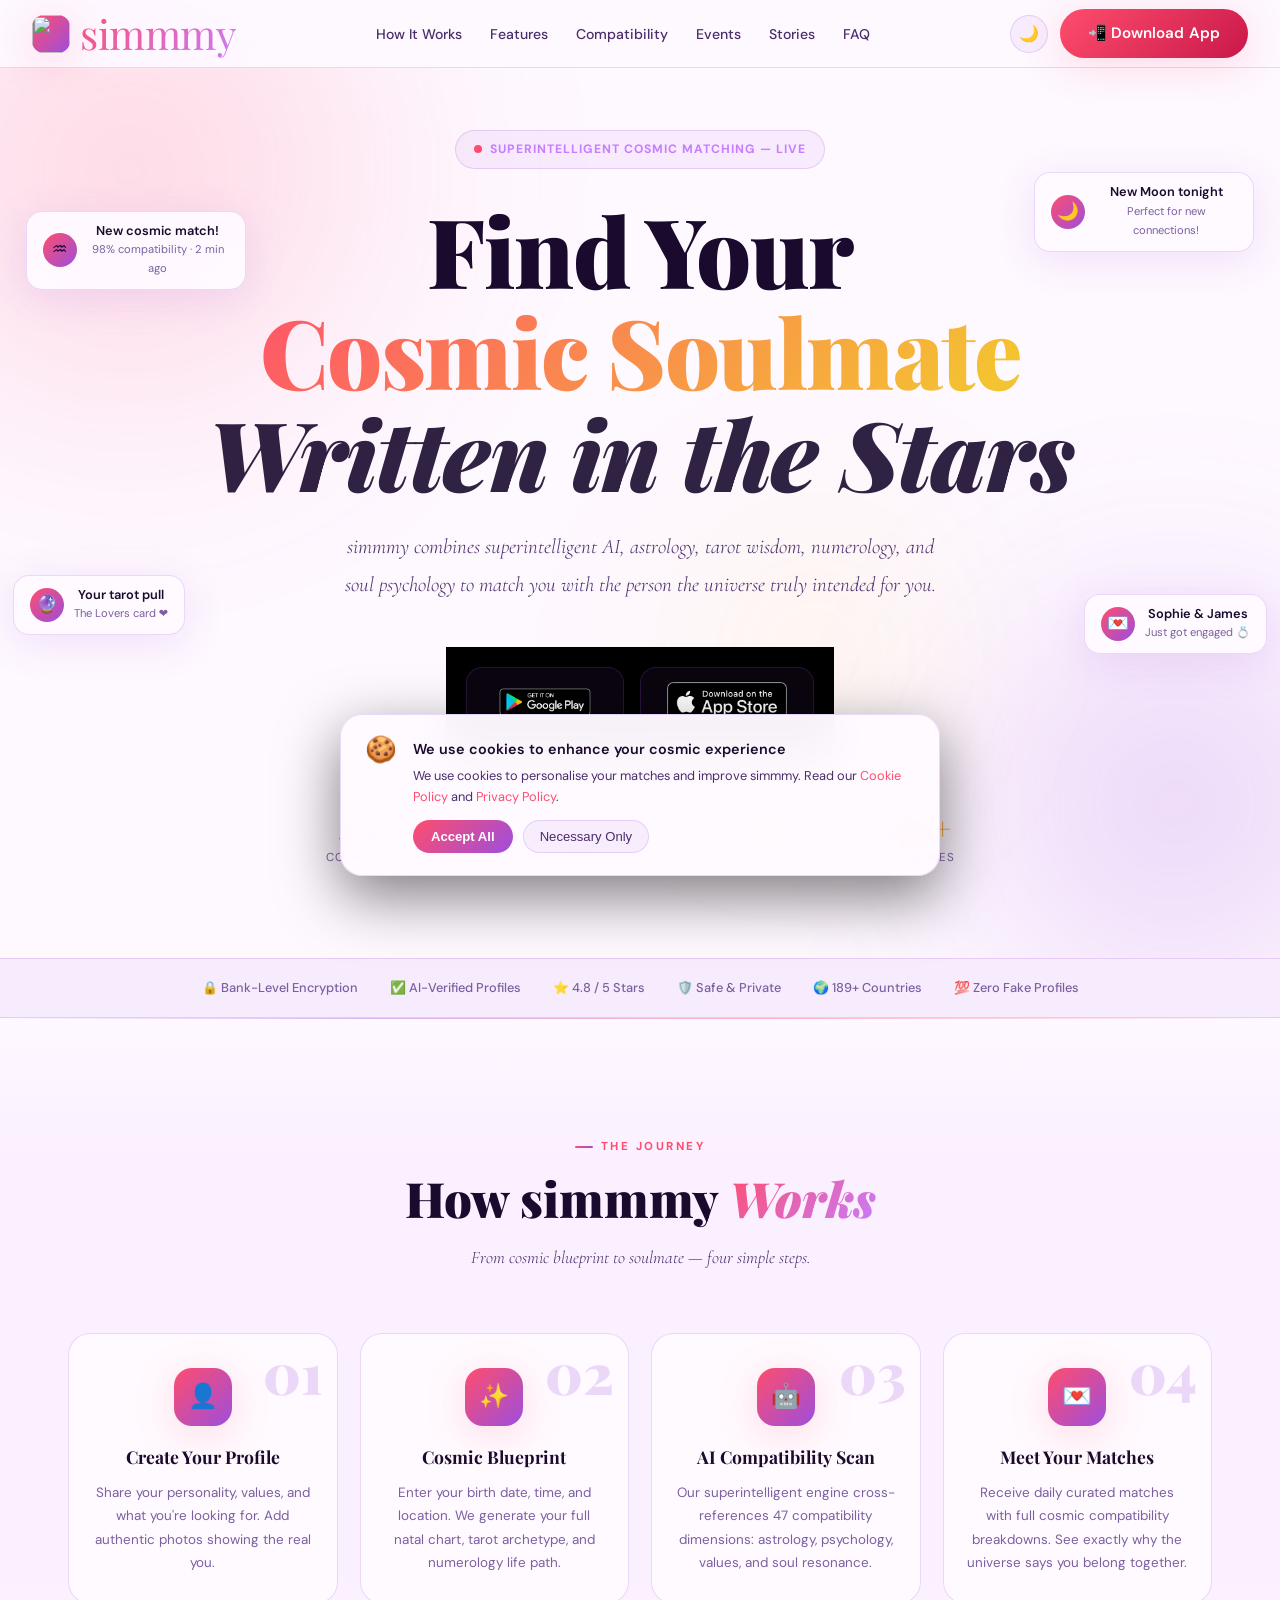
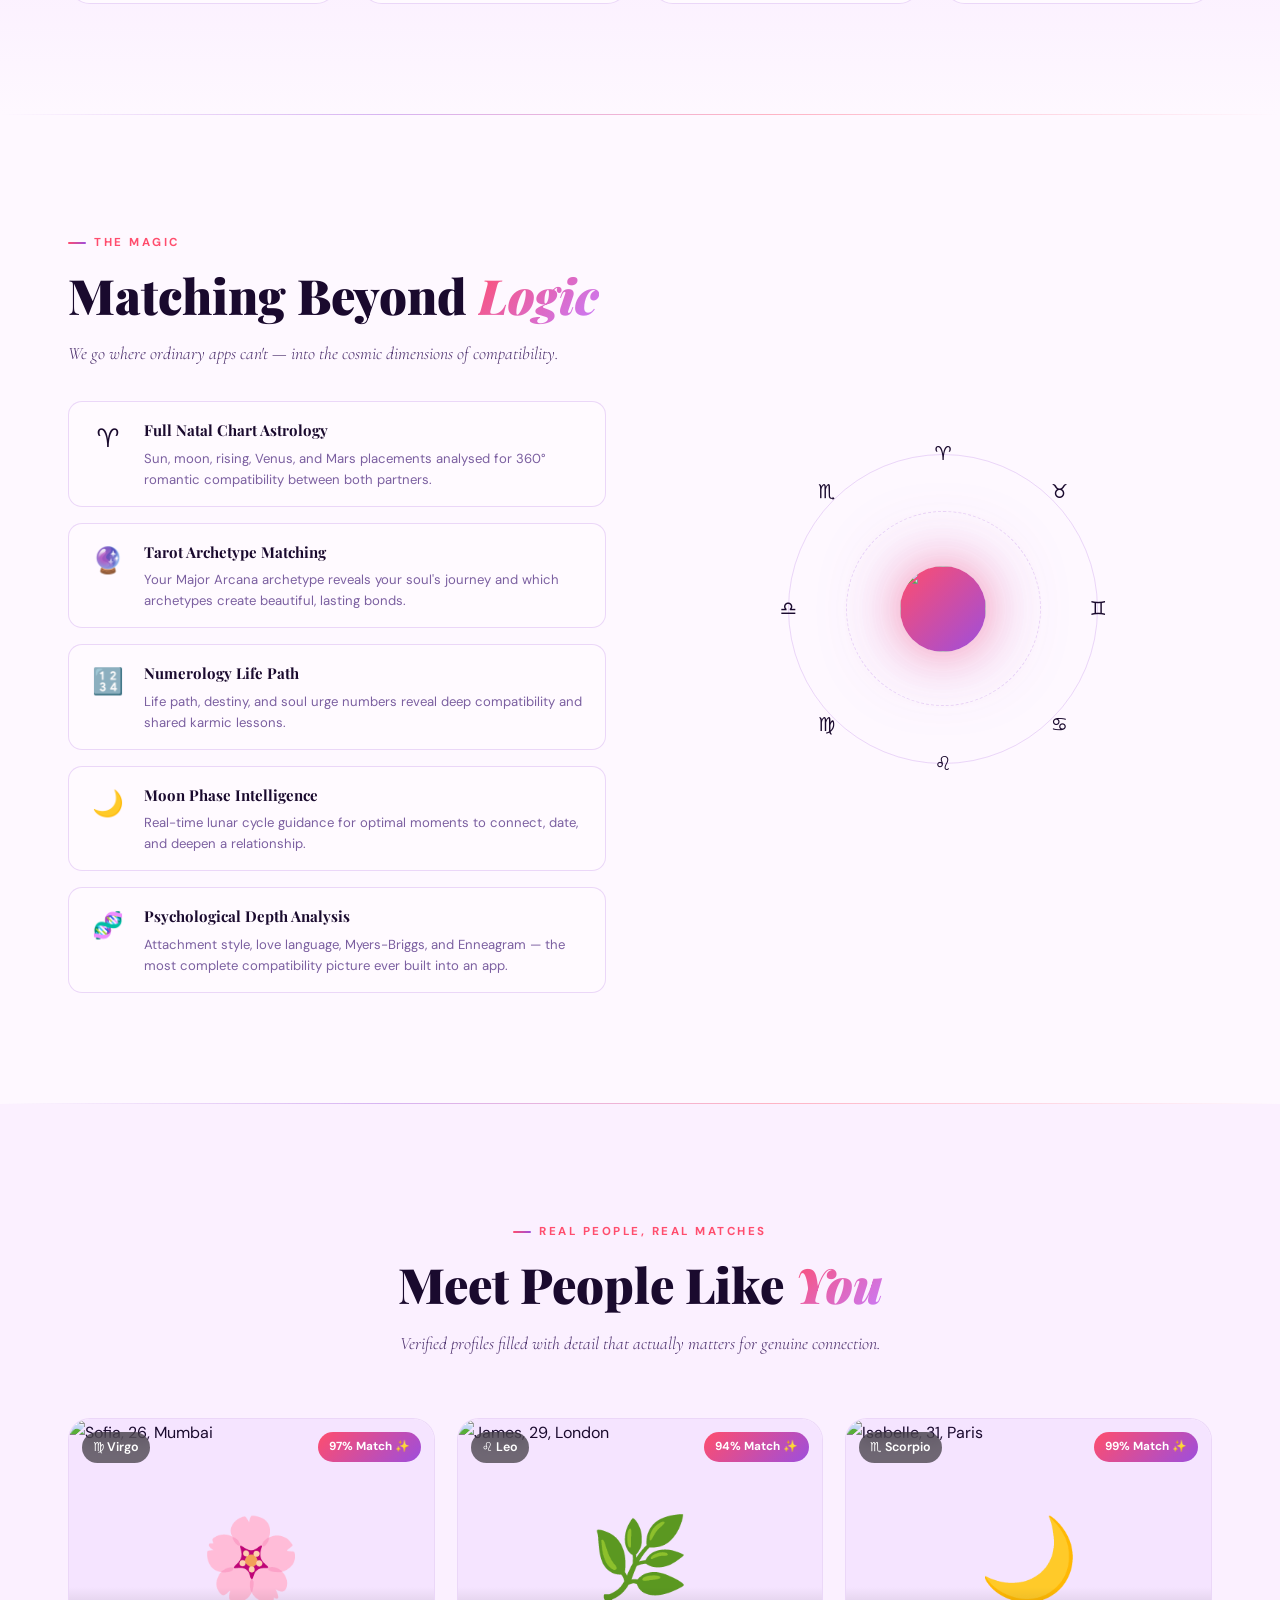
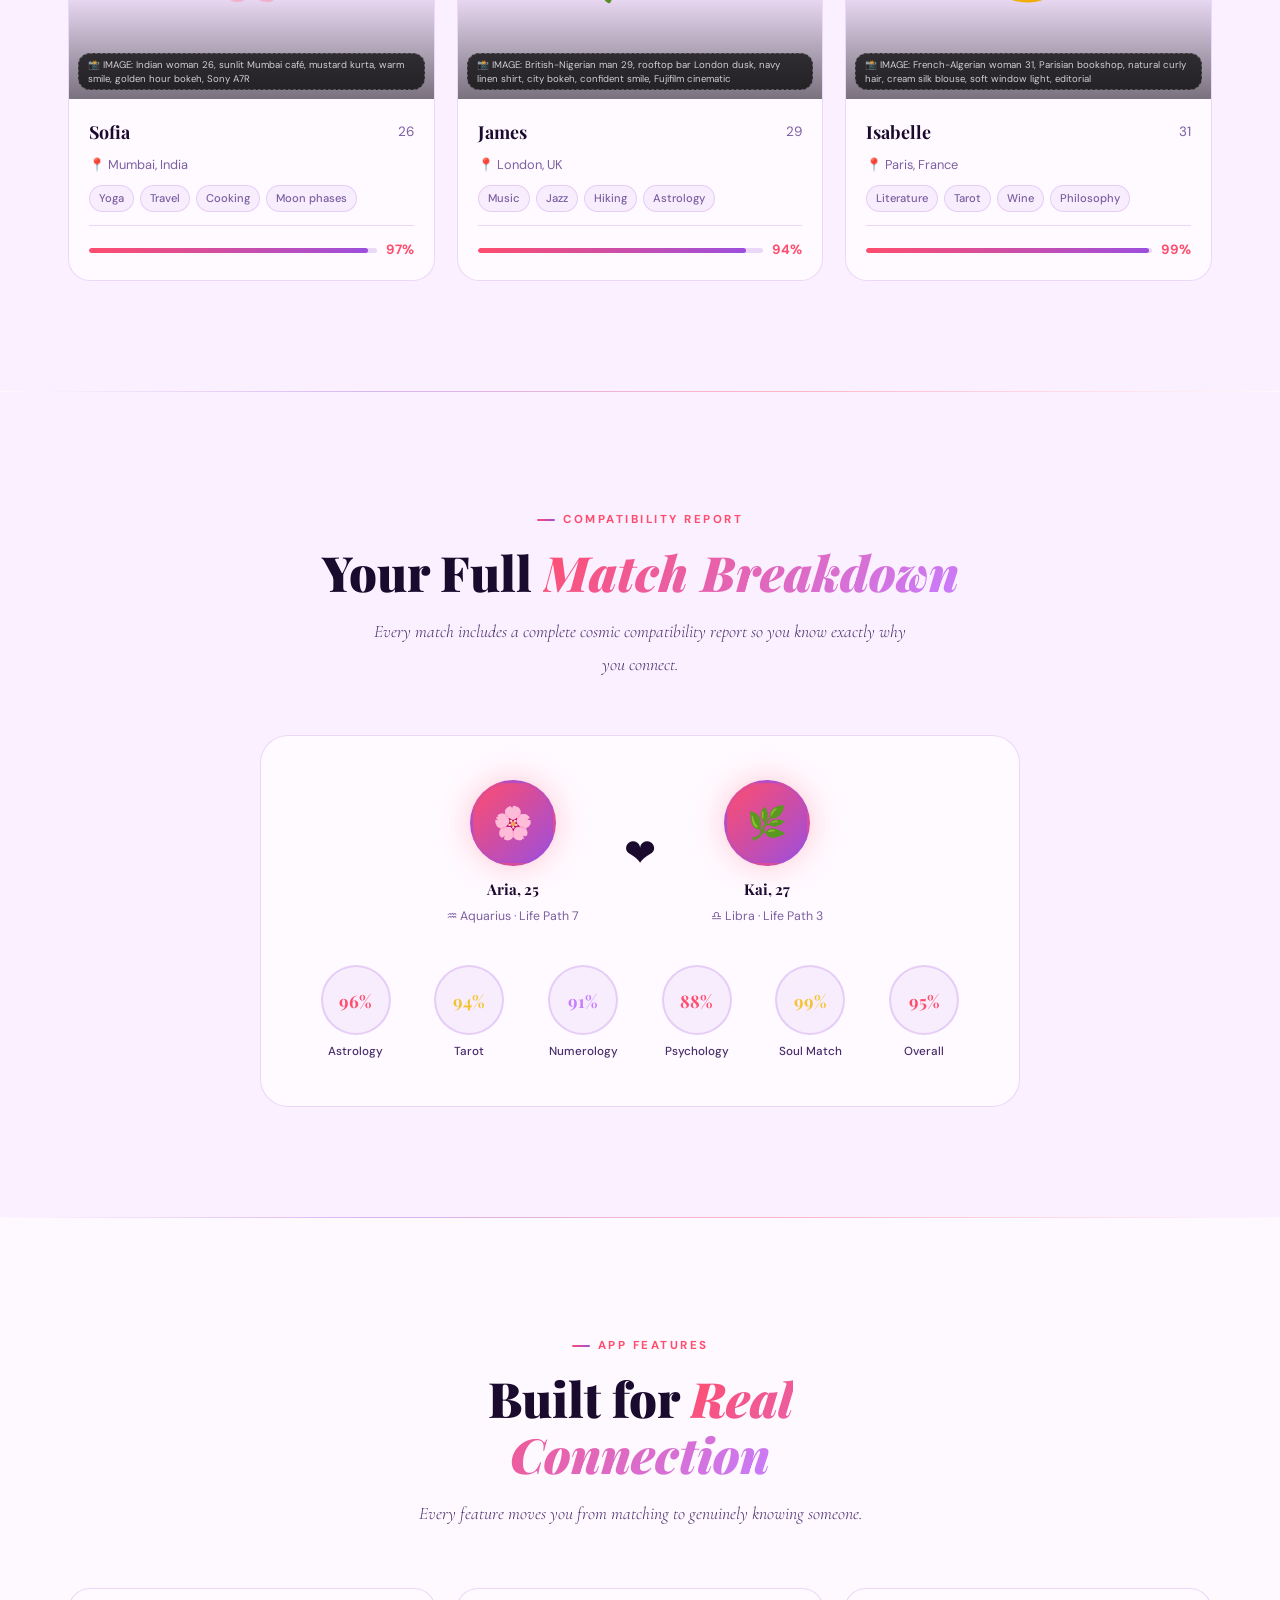
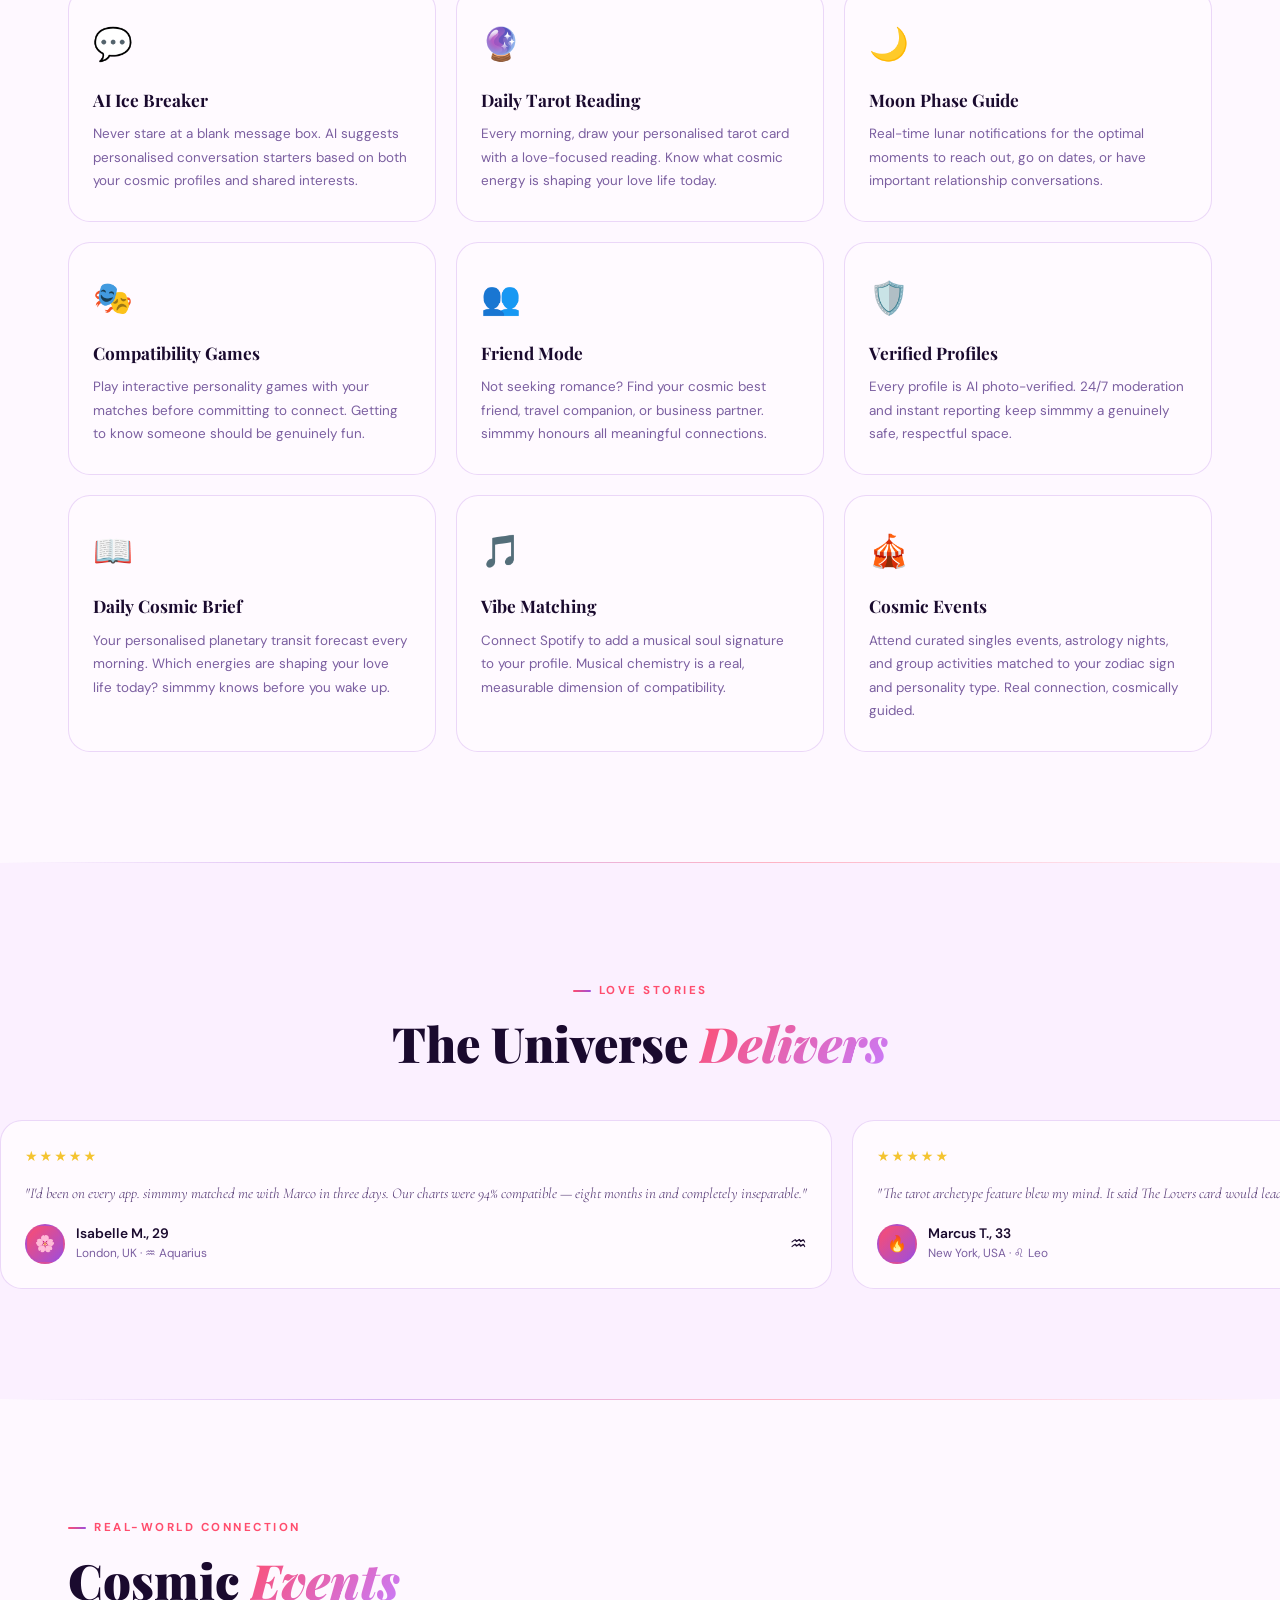
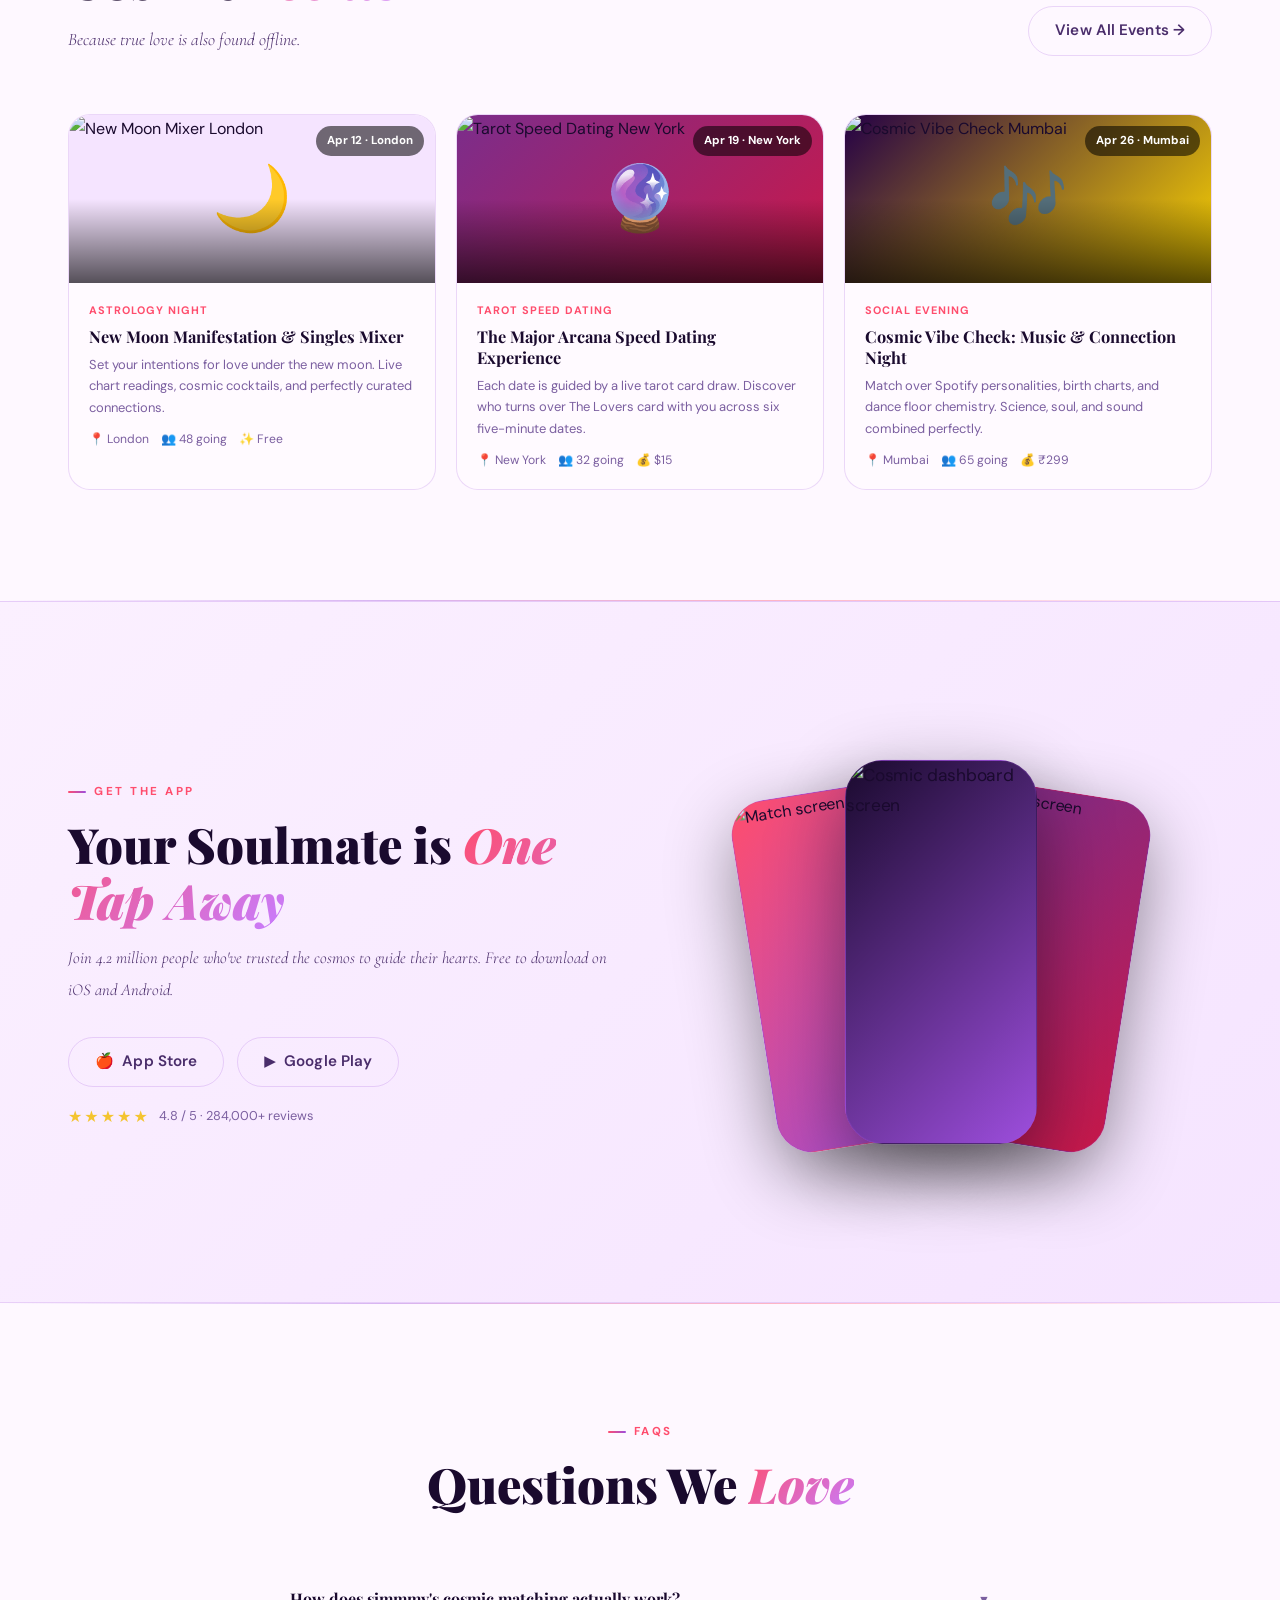
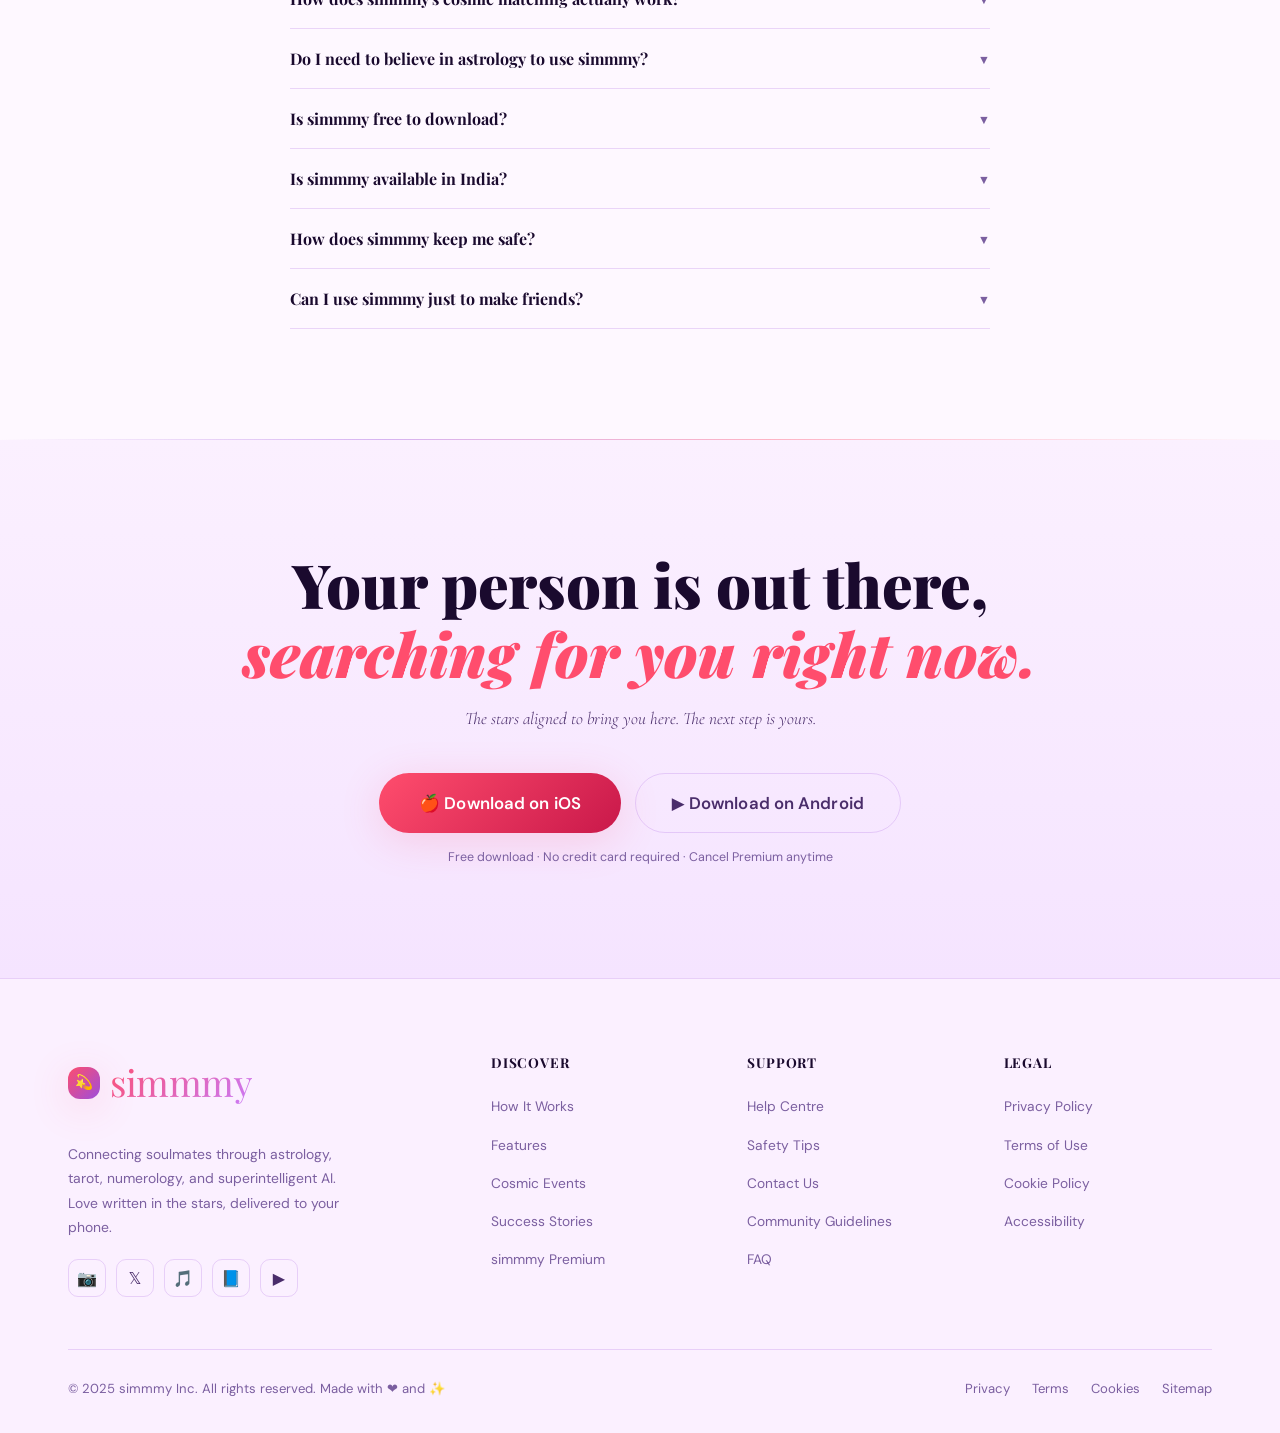
==== Website/index.html @ 4262eadf "Om" ====
<!DOCTYPE html>
<html lang="en" data-theme="dark">
<head>
    <meta charset="UTF-8">
    <meta name="viewport" content="width=device-width, initial-scale=1.0">
    <title>Simmmy – Find Your Cosmic Soulmate | AI + Astrology Dating App</title>
    <meta name="description" content="simmmy uses superintelligence, astrology, tarot, and numerology to match your perfect soulmate. Download free on iOS & Android. 4.2M+ cosmic matches made.">
    <meta name="keywords" content="dating app, astrology dating, soulmate app, tarot love match, AI dating app, cosmic compatibility, find love app, best dating app 2025, friendship app">
    <meta name="robots" content="index, follow, max-snippet:-1, max-image-preview:large">
    <meta name="author" content="simmmy Inc.">
    <link rel="canonical" href="https://www.simmmy.com/">
    <meta property="og:type" content="website">
    <meta property="og:site_name" content="simmmy">
    <meta property="og:title" content="simmmy – Cosmic Soulmate Matching App">
    <meta property="og:description" content="Superintelligent matchmaking powered by astrology, tarot and cosmic energy. Free on iOS & Android.">
    <meta property="og:url" content="https://www.simmmy.com/">
    <meta property="og:image" content="https://www.simmmy.com/assets/og-home.jpg">
    <meta name="twitter:card" content="summary_large_image">
    <meta name="twitter:site" content="@simmmyApp">
    <meta name="twitter:title" content="simmmy – AI + Astrology Dating App">
    <meta name="twitter:description" content="Find your cosmic soulmate. Free on iOS & Android.">
    <script type="application/ld+json">{"@context":"https://schema.org","@type":"MobileApplication","name":"simmmy","applicationCategory":"LifestyleApplication","operatingSystem":"iOS, Android","description":"Superintelligent dating app matching people through astrology, tarot, numerology, and AI.","offers":{"@type":"Offer","price":"0","priceCurrency":"USD"},"aggregateRating":{"@type":"AggregateRating","ratingValue":"4.8","reviewCount":"284000"},"url":"https://www.simmmy.com"}</script>
    <script type="application/ld+json">{"@context":"https://schema.org","@type":"FAQPage","mainEntity":[{"@type":"Question","name":"How does simmmy work?","acceptedAnswer":{"@type":"Answer","text":"simmmy analyses 47 compatibility dimensions including natal charts, tarot archetypes, numerology, and psychology to match you with your cosmic soulmate."}},{"@type":"Question","name":"Is simmmy free?","acceptedAnswer":{"@type":"Answer","text":"Yes, simmmy is free to download on iOS and Android. Premium features are available via subscription."}},{"@type":"Question","name":"Is simmmy available in India?","acceptedAnswer":{"@type":"Answer","text":"Yes, simmmy is available in 189+ countries including India on both Google Play and App Store."}}]}</script>
    <link rel="preconnect" href="https://fonts.googleapis.com">
    <link rel="preconnect" href="https://fonts.gstatic.com" crossorigin>
    <link href="https://fonts.googleapis.com/css2?family=Playfair+Display:ital,wght@0,400;0,700;0,900;1,400;1,700&family=DM+Sans:ital,opsz,wght@0,9..40,300;0,9..40,400;0,9..40,500;0,9..40,600;0,9..40,700&family=Cormorant+Garamond:ital,wght@0,300;0,400;1,300;1,400&display=swap" rel="stylesheet">
    <link rel="icon" type="image/svg+xml" href="data:image/svg+xml,<svg xmlns='http://www.w3.org/2000/svg' viewBox='0 0 100 100'><text y='.9em' font-size='90'>💫</text></svg>">
    <link rel="sitemap" type="application/xml" href="sitemap.xml">
    <meta name="theme-color" content="#080510">
    <link rel="stylesheet" href="assets/shared.css">
    <style>
        :root {
            --gold-soft: #f4c430;
        }
        
        .hero-cta {
            display: flex;
            gap: 12px;
            align-items: center;
            background-color: #000;
            padding: 20px;
        }

        .dl-pill img {
            display: block;
            height: 40px; /* Adjust height to match your layout */
            width: auto;
        }

        .hero {
            min-height: 100vh;
            display: flex;
            flex-direction: column;
            align-items: center;
            justify-content: center;
            text-align: center;
            padding: 130px 28px 90px;
            position: relative;
            z-index: 1;
            overflow: hidden;
        }

        .orb {
            position: absolute;
            border-radius: 50%;
            pointer-events: none;
            filter: blur(90px);
            will-change: transform;
        }

        .orb-1 {
            width: 700px;
            height: 700px;
            background: radial-gradient(circle,rgba(255,77,109,.22),transparent 70%);
            top: -180px;
            left: -220px;
            animation: orbf 9s ease-in-out infinite;
        }

        .orb-2 {
            width: 550px;
            height: 550px;
            background: radial-gradient(circle,rgba(157,78,221,.26),transparent 70%);
            bottom: -120px;
            right: -170px;
            animation: orbf 11s ease-in-out infinite reverse;
        }

        .orb-3 {
            width: 350px;
            height: 350px;
            background: radial-gradient(circle,rgba(255,215,0,.12),transparent 70%);
            top: 50%;
            left: 50%;
            animation: orbf3 7s ease-in-out infinite 1.5s;
        }

        @keyframes orbf {
            0%,100% {
                transform: translateY(0) scale(1);
            }

            50% {
                transform: translateY(-35px) scale(1.04);
            }
        }

        @keyframes orbf3 {
            0%,100% {
                transform: translate(-50%,-50%) scale(1);
            }

            50% {
                transform: translate(-50%,-55%) scale(1.06);
            }
        }

        .hero-badge {
            display: inline-flex;
            align-items: center;
            gap: 8px;
            background: var(--surface-2);
            border: 1px solid var(--border);
            padding: 8px 18px;
            border-radius: 50px;
            font-size: .76rem;
            font-weight: 700;
            letter-spacing: 1px;
            text-transform: uppercase;
            color: var(--violet-light);
            margin-bottom: 30px;
            animation: fadeInDown .7s ease both;
        }

        .pulse-dot {
            width: 8px;
            height: 8px;
            background: var(--rose);
            border-radius: 50%;
            animation: pdot 1.6s ease infinite;
        }

        @keyframes pdot {
            0%,100% {
                box-shadow: 0 0 0 0 rgba(255,77,109,.6);
            }

            50% {
                box-shadow: 0 0 0 8px rgba(255,77,109,0);
            }
        }

        @keyframes fadeInDown {
            from {
                opacity: 0;
                transform: translateY(-18px);
            }

            to {
                opacity: 1;
                transform: translateY(0);
            }
        }

        @keyframes fadeInUp {
            from {
                opacity: 0;
                transform: translateY(26px);
            }

            to {
                opacity: 1;
                transform: translateY(0);
            }
        }

        .hero-h1 {
            font-family: var(--font-display);
            font-size: clamp(3rem,7.5vw,6.8rem);
            font-weight: 900;
            line-height: 1.06;
            letter-spacing: -1.5px;
            margin-bottom: 24px;
            animation: fadeInUp .85s ease .15s both;
        }

            .hero-h1 .line-plain {
                display: block;
                color: var(--text);
            }

            .hero-h1 .line-grad {
                display: block;
                background: linear-gradient(135deg,var(--rose) 0%,var(--gold-soft) 45%,var(--violet-light) 90%);
                background-size: 200% 200%;
                -webkit-background-clip: text;
                -webkit-text-fill-color: transparent;
                background-clip: text;
                animation: gshift 5s ease infinite;
            }

        @keyframes gshift {
            0%,100% {
                background-position: 0% 50%;
            }

            50% {
                background-position: 100% 50%;
            }
        }

        .hero-h1 .line-italic {
            display: block;
            font-style: italic;
            color: var(--text);
            opacity: .9;
        }

        .hero-sub {
            font-family: var(--font-accent);
            font-style: italic;
            font-size: clamp(1rem,2vw,1.3rem);
            color: var(--text-2);
            max-width: 620px;
            margin: 0 auto 42px;
            line-height: 1.85;
            font-weight: 300;
            animation: fadeInUp .85s ease .3s both;
        }

        .hero-cta {
            display: flex;
            align-items: center;
            justify-content: center;
            gap: 16px;
            flex-wrap: wrap;
            margin-bottom: 56px;
            animation: fadeInUp .85s ease .45s both;
        }
.nav-logo-text {
        font-size: 2.55rem;
    font-weight: 200;
   }
        .dl-pill {
            display: inline-flex;
            align-items: center;
            gap: 11px;
            padding: 14px 26px;
            border-radius: 16px;
            border: 1.5px solid var(--border);
            background: var(--surface-2);
            color: var(--text);
            text-decoration: none;
            transition: var(--transition);
        }

            .dl-pill:hover {
                border-color: var(--rose);
                background: rgba(255,77,109,.1);
                transform: translateY(-3px);
                box-shadow: var(--shadow-rose);
            }

        .dl-pill-icon {
            font-size: 1.8rem;
            line-height: 1;
        }

        .dl-pill-small {
            font-size: .68rem;
            color: var(--text-3);
            display: block;
        }

        .dl-pill-big {
            font-size: .98rem;
            font-weight: 700;
            display: block;
        }

        .hero-stats {
            display: flex;
            align-items: center;
            justify-content: center;
            flex-wrap: wrap;
            animation: fadeInUp .85s ease .6s both;
        }

        .stat-pill {
            text-align: center;
            padding: 0 32px;
            position: relative;
        }

            .stat-pill + .stat-pill::before {
                content: '';
                position: absolute;
                left: 0;
                top: 10%;
                bottom: 10%;
                width: 1px;
                background: var(--border);
            }

        .stat-n {
            font-family: var(--font-display);
            font-size: 1.9rem;
            font-weight: 900;
            background: linear-gradient(135deg,var(--rose),var(--gold-soft));
            -webkit-background-clip: text;
            -webkit-text-fill-color: transparent;
            background-clip: text;
            display: block;
            line-height: 1;
        }

        .stat-l {
            font-size: .72rem;
            color: var(--text-3);
            text-transform: uppercase;
            letter-spacing: 1px;
            margin-top: 5px;
            display: block;
        }

        .floating-cards {
            position: absolute;
            inset: 0;
            pointer-events: none;
        }

        .fc {
            position: absolute;
            background: var(--card-bg);
            border: 1px solid var(--border);
            border-radius: 16px;
            padding: 11px 16px;
            display: flex;
            align-items: center;
            gap: 10px;
            backdrop-filter: blur(14px);
            box-shadow: var(--shadow-violet);
            animation: fcfloat var(--fd,6s) ease-in-out infinite var(--fdl,0s);
            max-width: 220px;
        }

        @keyframes fcfloat {
            0%,100% {
                transform: translateY(0) rotate(var(--fr,-2deg));
            }

            50% {
                transform: translateY(-12px) rotate(calc(var(--fr,-2deg)*-1));
            }
        }

        .fc-1 {
            top: 22%;
            left: 2%;
            --fd: 7s;
            --fdl: 0s;
            --fr: -3deg;
        }

        .fc-2 {
            top: 60%;
            left: 1%;
            --fd: 5.5s;
            --fdl: .8s;
            --fr: 2deg;
        }

        .fc-3 {
            top: 18%;
            right: 2%;
            --fd: 6.5s;
            --fdl: .4s;
            --fr: 3deg;
        }

        .fc-4 {
            top: 62%;
            right: 1%;
            --fd: 8s;
            --fdl: 1.2s;
            --fr: -2deg;
        }

        .fc-ava {
            width: 34px;
            height: 34px;
            border-radius: 50%;
            background: linear-gradient(135deg,var(--rose),var(--violet-mid));
            display: flex;
            align-items: center;
            justify-content: center;
            font-size: 1.1rem;
            flex-shrink: 0;
        }

        .fc-main {
            font-size: .8rem;
            font-weight: 600;
            color: var(--text);
            line-height: 1.2;
        }

        .fc-sub {
            font-size: .7rem;
            color: var(--text-3);
            margin-top: 2px;
        }

        .trust-bar {
            background: var(--surface-2);
            border-top: 1px solid var(--border);
            border-bottom: 1px solid var(--border);
            padding: 18px 0;
        }

        .trust-inner {
            display: flex;
            align-items: center;
            justify-content: center;
            gap: 32px;
            flex-wrap: wrap;
        }

        .trust-item {
            display: flex;
            align-items: center;
            gap: 7px;
            font-size: .8rem;
            color: var(--text-3);
            font-weight: 500;
        }

        .hiw-bg {
            background: linear-gradient(180deg,transparent,var(--bg-2) 20%,var(--bg-2) 80%,transparent);
        }

        .steps-grid {
            display: grid;
            grid-template-columns: repeat(4,1fr);
            gap: 22px;
            margin-top: 58px;
        }

        .step-card {
            background: var(--card-bg);
            border: 1px solid var(--border);
            border-radius: var(--radius);
            padding: 34px 22px 28px;
            text-align: center;
            position: relative;
            overflow: hidden;
            transition: var(--transition);
            backdrop-filter: blur(12px);
        }

            .step-card:hover {
                transform: translateY(-6px);
                border-color: rgba(255,77,109,.3);
            }

        .step-num {
            position: absolute;
            top: 10px;
            right: 14px;
            font-family: var(--font-display);
            font-size: 3.5rem;
            font-weight: 900;
            color: var(--border);
            line-height: 1;
        }

        .step-icon {
            width: 58px;
            height: 58px;
            border-radius: 18px;
            background: linear-gradient(135deg,var(--rose),var(--violet-mid));
            display: flex;
            align-items: center;
            justify-content: center;
            font-size: 1.5rem;
            margin: 0 auto 16px;
            box-shadow: var(--shadow-rose);
        }

        .step-card h3 {
            font-family: var(--font-display);
            font-size: 1.1rem;
            font-weight: 700;
            color: var(--text);
            margin-bottom: 9px;
        }

        .step-card p {
            font-size: .84rem;
            color: var(--text-3);
            line-height: 1.75;
        }

        .cosmic-grid {
            display: grid;
            grid-template-columns: 1fr 1fr;
            gap: 68px;
            align-items: center;
        }

        .cosmic-features {
            display: flex;
            flex-direction: column;
            gap: 16px;
            margin-top: 30px;
        }

        .cf-row {
            display: flex;
            gap: 15px;
            align-items: flex-start;
            padding: 16px 18px;
            background: var(--card-bg);
            border: 1px solid var(--border);
            border-radius: var(--radius-sm);
            transition: var(--transition);
            backdrop-filter: blur(10px);
        }

            .cf-row:hover {
                border-color: var(--border-hover);
                transform: translateX(5px);
            }

        .cf-icon {
            font-size: 1.6rem;
            flex-shrink: 0;
            width: 42px;
            height: 42px;
            display: flex;
            align-items: center;
            justify-content: center;
        }

        .cf-title {
            font-family: var(--font-display);
            font-size: .94rem;
            font-weight: 700;
            color: var(--text);
            margin-bottom: 4px;
        }

        .cf-desc {
            font-size: .82rem;
            color: var(--text-3);
            line-height: 1.6;
        }

        .zodiac-visual {
            position: relative;
            height: 460px;
            display: flex;
            align-items: center;
            justify-content: center;
        }

        .z-ring {
            border-radius: 50%;
            position: absolute;
            display: flex;
            align-items: center;
            justify-content: center;
            border: 1.5px solid var(--border);
        }

        .z-outer {
            width: 310px;
            height: 310px;
            animation: zspin 50s linear infinite;
        }

        .z-mid {
            width: 195px;
            height: 195px;
            border-style: dashed;
            animation: zspin 35s linear infinite reverse;
        }

        @keyframes zspin {
            from {
                transform: rotate(0);
            }

            to {
                transform: rotate(360deg);
            }
        }

        .z-core {
            width: 86px;
            height: 86px;
            border-radius: 50%;
            background: linear-gradient(135deg,var(--rose),var(--violet-mid));
            display: flex;
            align-items: center;
            justify-content: center;
            font-size: 2rem;
            box-shadow: 0 0 50px rgba(255,77,109,.55),0 0 90px rgba(157,78,221,.3);
            animation: cpulse 3s ease-in-out infinite;
            position: relative;
            z-index: 2;
        }

        @keyframes cpulse {
            0%,100% {
                box-shadow: 0 0 50px rgba(255,77,109,.5),0 0 90px rgba(157,78,221,.25);
            }

            50% {
                box-shadow: 0 0 80px rgba(255,77,109,.8),0 0 130px rgba(157,78,221,.5);
            }
        }

        .zsign {
            position: absolute;
            font-size: 1.2rem;
            width: 26px;
            height: 26px;
            display: flex;
            align-items: center;
            justify-content: center;
        }

        .profiles-section {
            background: var(--bg-2);
        }

        .profiles-grid {
            display: grid;
            grid-template-columns: repeat(3,1fr);
            gap: 22px;
            margin-top: 58px;
        }

        .profile-card {
            background: var(--card-bg);
            border: 1px solid var(--border);
            border-radius: var(--radius);
            overflow: hidden;
            transition: var(--transition);
            backdrop-filter: blur(12px);
            cursor: pointer;
        }

            .profile-card:hover {
                transform: translateY(-7px);
                box-shadow: var(--shadow-violet);
            }

        .profile-img-wrap {
            position: relative;
            height: 280px;
            overflow: hidden;
            background: var(--bg-3);
        }

        .profile-img-fallback {
            position: absolute;
            inset: 0;
            display: flex;
            align-items: center;
            justify-content: center;
            font-size: 5rem;
            z-index: 0;
        }

        .profile-img-wrap img {
            position: absolute;
            inset: 0;
            width: 100%;
            height: 100%;
            object-fit: cover;
            z-index: 1;
            transition: transform .5s;
        }

        .profile-card:hover .profile-img-wrap img {
            transform: scale(1.06);
        }

        .profile-overlay {
            position: absolute;
            inset: 0;
            background: linear-gradient(180deg,transparent 60%,rgba(0,0,0,.5) 100%);
            z-index: 2;
        }

        .match-badge {
            position: absolute;
            top: 13px;
            right: 13px;
            background: linear-gradient(135deg,var(--rose),var(--violet-mid));
            color: #fff;
            padding: 5px 11px;
            border-radius: 20px;
            font-size: .73rem;
            font-weight: 700;
            z-index: 3;
        }

        .sign-badge {
            position: absolute;
            top: 13px;
            left: 13px;
            background: rgba(0,0,0,.55);
            backdrop-filter: blur(8px);
            color: #fff;
            padding: 5px 11px;
            border-radius: 20px;
            font-size: .78rem;
            font-weight: 600;
            z-index: 3;
        }

        .img-prompt {
            position: absolute;
            bottom: 9px;
            left: 9px;
            right: 9px;
            background: rgba(0,0,0,.72);
            border: 1px dashed rgba(255,255,255,.25);
            color: rgba(255,255,255,.78);
            font-size: .6rem;
            padding: 4px 9px;
            border-radius: 12px;
            z-index: 4;
            line-height: 1.4;
        }

        .profile-body {
            padding: 18px 20px;
        }

        .profile-name-row {
            display: flex;
            align-items: center;
            justify-content: space-between;
            margin-bottom: 6px;
        }

        .profile-name {
            font-family: var(--font-display);
            font-size: 1.12rem;
            font-weight: 700;
            color: var(--text);
        }

        .profile-age {
            font-size: .84rem;
            color: var(--text-3);
        }

        .profile-loc {
            font-size: .8rem;
            color: var(--text-3);
            margin-bottom: 10px;
        }

        .profile-tags {
            display: flex;
            gap: 6px;
            flex-wrap: wrap;
        }

        .ptag {
            background: var(--surface-2);
            border: 1px solid var(--border);
            color: var(--text-3);
            font-size: .7rem;
            font-weight: 500;
            padding: 3px 9px;
            border-radius: 20px;
        }

        .compat-row {
            margin-top: 13px;
            padding-top: 13px;
            border-top: 1px solid var(--border);
            display: flex;
            align-items: center;
            gap: 9px;
        }

        .compat-bar {
            flex: 1;
            height: 5px;
            background: var(--border);
            border-radius: 3px;
            overflow: hidden;
        }

        .compat-fill {
            height: 100%;
            background: linear-gradient(90deg,var(--rose),var(--violet-mid));
            border-radius: 3px;
        }

        .compat-pct {
            font-size: .84rem;
            font-weight: 700;
            color: var(--rose);
        }

        .match-demo-bg {
            background: var(--bg-2);
        }

        .match-box {
            background: var(--card-bg);
            border: 1px solid var(--border);
            border-radius: 28px;
            padding: 44px;
            max-width: 760px;
            margin: 54px auto 0;
            backdrop-filter: blur(12px);
        }

        .match-profiles-row {
            display: flex;
            align-items: center;
            justify-content: center;
            gap: 26px;
            margin-bottom: 38px;
        }

        .m-profile {
            text-align: center;
            flex: 1;
            max-width: 170px;
        }

        .m-avatar {
            width: 86px;
            height: 86px;
            border-radius: 50%;
            overflow: hidden;
            margin: 0 auto 11px;
            border: 3px solid var(--border);
            background: linear-gradient(135deg,var(--rose),var(--violet-mid));
            display: flex;
            align-items: center;
            justify-content: center;
            font-size: 2rem;
            box-shadow: 0 0 30px rgba(255,77,109,.3);
        }

            .m-avatar img {
                width: 100%;
                height: 100%;
                object-fit: cover;
            }

        .m-name {
            font-family: var(--font-display);
            font-size: .93rem;
            font-weight: 700;
            color: var(--text);
        }

        .m-sign {
            font-size: .77rem;
            color: var(--text-3);
            margin-top: 4px;
        }

        .match-heart {
            font-size: 2.4rem;
            animation: hbeat 1.4s ease-in-out infinite;
        }

        @keyframes hbeat {
            0%,100% {
                transform: scale(1);
            }

            50% {
                transform: scale(1.25);
                filter: drop-shadow(0 0 12px rgba(255,77,109,.8));
            }
        }

        .match-scores {
            display: grid;
            grid-template-columns: repeat(6,1fr);
            gap: 12px;
        }

        .ms-item {
            text-align: center;
        }

        .ms-ring {
            width: 70px;
            height: 70px;
            border-radius: 50%;
            background: var(--surface-2);
            border: 2.5px solid var(--border);
            display: flex;
            flex-direction: column;
            align-items: center;
            justify-content: center;
            margin: 0 auto 7px;
        }

        .ms-num {
            font-family: var(--font-display);
            font-size: 1.08rem;
            font-weight: 700;
            color: var(--rose);
        }

        .ms-type {
            font-size: .73rem;
            color: var(--text-2);
            font-weight: 500;
        }

        .features-grid {
            display: grid;
            grid-template-columns: repeat(3,1fr);
            gap: 20px;
            margin-top: 58px;
        }

        .feat-card {
            background: var(--card-bg);
            border: 1px solid var(--border);
            border-radius: var(--radius);
            padding: 28px 24px;
            position: relative;
            overflow: hidden;
            transition: var(--transition);
            backdrop-filter: blur(12px);
        }

            .feat-card::after {
                content: '';
                position: absolute;
                bottom: 0;
                left: 0;
                right: 0;
                height: 3px;
                background: linear-gradient(90deg,var(--rose),var(--violet-mid));
                transform: scaleX(0);
                transform-origin: left;
                transition: transform .4s;
            }

            .feat-card:hover {
                transform: translateY(-5px);
                border-color: rgba(157,78,221,.35);
            }

                .feat-card:hover::after {
                    transform: scaleX(1);
                }

        .feat-emoji {
            font-size: 2rem;
            margin-bottom: 13px;
            display: block;
        }

        .feat-title {
            font-family: var(--font-display);
            font-size: 1.08rem;
            font-weight: 700;
            color: var(--text);
            margin-bottom: 8px;
        }

        .feat-desc {
            font-size: .84rem;
            color: var(--text-3);
            line-height: 1.75;
        }

        .testi-bg {
            background: var(--bg-2);
        }

        .testi-scroll {
            overflow: hidden;
        }

        .testi-track {
            display: flex;
            gap: 20px;
            animation: tscroll 35s linear infinite;
        }

        @keyframes tscroll {
            0% {
                transform: translateX(0);
            }

            100% {
                transform: translateX(-50%);
            }
        }

        .testi-scroll:hover .testi-track {
            animation-play-state: paused;
        }

        .testi-card {
            background: var(--card-bg);
            border: 1px solid var(--border);
            border-radius: var(--radius);
            padding: 24px;
            min-width: 315px;
            flex-shrink: 0;
            backdrop-filter: blur(12px);
        }

        .testi-stars {
            color: var(--gold-soft);
            font-size: .88rem;
            letter-spacing: 2px;
            margin-bottom: 11px;
        }

        .testi-quote {
            font-family: var(--font-accent);
            font-style: italic;
            font-size: .93rem;
            color: var(--text-2);
            line-height: 1.85;
            margin-bottom: 16px;
            font-weight: 300;
        }

        .testi-author {
            display: flex;
            align-items: center;
            gap: 11px;
        }

        .testi-ava {
            width: 40px;
            height: 40px;
            border-radius: 50%;
            overflow: hidden;
            background: linear-gradient(135deg,var(--rose),var(--violet-mid));
            display: flex;
            align-items: center;
            justify-content: center;
            font-size: 1rem;
            flex-shrink: 0;
            border: 2px solid var(--border);
        }

            .testi-ava img {
                width: 100%;
                height: 100%;
                object-fit: cover;
            }

        .testi-name {
            font-weight: 600;
            font-size: .86rem;
            color: var(--text);
            line-height: 1.2;
        }

        .testi-info {
            font-size: .74rem;
            color: var(--text-3);
            margin-top: 2px;
        }

        .testi-sign {
            margin-left: auto;
            font-size: 1.2rem;
        }

        .events-grid {
            display: grid;
            grid-template-columns: repeat(3,1fr);
            gap: 20px;
            margin-top: 58px;
        }

        .event-card {
            background: var(--card-bg);
            border: 1px solid var(--border);
            border-radius: var(--radius);
            overflow: hidden;
            transition: var(--transition);
            backdrop-filter: blur(12px);
        }

            .event-card:hover {
                transform: translateY(-5px);
                box-shadow: var(--shadow-violet);
            }

        .event-img {
            height: 168px;
            position: relative;
            overflow: hidden;
            background: var(--bg-3);
            display: flex;
            align-items: center;
            justify-content: center;
        }

            .event-img img {
                position: absolute;
                inset: 0;
                width: 100%;
                height: 100%;
                object-fit: cover;
                transition: transform .5s;
            }

        .event-card:hover .event-img img {
            transform: scale(1.07);
        }

        .event-img-ov {
            position: absolute;
            inset: 0;
            background: linear-gradient(180deg,transparent 50%,rgba(0,0,0,.65));
            z-index: 1;
        }

        .event-date-tag {
            position: absolute;
            top: 11px;
            right: 11px;
            background: rgba(0,0,0,.55);
            backdrop-filter: blur(8px);
            color: #fff;
            font-size: .72rem;
            font-weight: 700;
            padding: 5px 11px;
            border-radius: 20px;
            z-index: 2;
        }

        .event-emoji {
            font-size: 4rem;
            z-index: 0;
        }

        .event-body {
            padding: 18px 20px;
        }

        .event-type {
            font-size: .68rem;
            font-weight: 700;
            text-transform: uppercase;
            letter-spacing: 1px;
            color: var(--rose);
            margin-bottom: 6px;
        }

        .event-title {
            font-family: var(--font-display);
            font-size: 1.02rem;
            font-weight: 700;
            color: var(--text);
            margin-bottom: 7px;
            line-height: 1.3;
        }

        .event-desc {
            font-size: .81rem;
            color: var(--text-3);
            line-height: 1.65;
        }

        .event-meta {
            display: flex;
            gap: 12px;
            margin-top: 11px;
            font-size: .76rem;
            color: var(--text-3);
            flex-wrap: wrap;
        }

        .download-section {
            background: linear-gradient(135deg,var(--bg-2) 0%,var(--bg-3) 100%);
            border-top: 1px solid var(--border);
            border-bottom: 1px solid var(--border);
        }

        .download-grid {
            display: grid;
            grid-template-columns: 1fr 1fr;
            gap: 58px;
            align-items: center;
        }

        .download-sub {
            font-family: var(--font-accent);
            font-style: italic;
            font-size: 1.04rem;
            color: var(--text-2);
            line-height: 1.9;
            margin: 16px 0 30px;
            font-weight: 300;
        }

        .download-badges {
            display: flex;
            gap: 13px;
            flex-wrap: wrap;
        }

        .rating-row {
            display: flex;
            align-items: center;
            gap: 9px;
            margin-top: 16px;
        }

        .rating-stars {
            color: var(--gold-soft);
            font-size: 1rem;
            letter-spacing: 2px;
        }

        .rating-text {
            font-size: .8rem;
            color: var(--text-3);
        }

        .phones-wrap {
            position: relative;
            height: 480px;
            display: flex;
            align-items: center;
            justify-content: center;
        }

        .phone {
            width: 178px;
            height: 356px;
            background: var(--card-bg);
            border: 1.5px solid var(--border);
            border-radius: 36px;
            position: absolute;
            overflow: hidden;
            box-shadow: 0 24px 70px rgba(0,0,0,.45);
            transition: var(--transition);
        }

        .phone-l {
            transform: rotate(-9deg) translateX(-100px);
            z-index: 1;
        }

        .phone-c {
            transform: scale(1.08);
            z-index: 3;
        }

        .phone-r {
            transform: rotate(9deg) translateX(100px);
            z-index: 1;
        }

        .phone:hover {
            z-index: 10;
            transform: scale(1.1) !important;
        }

        .phone img {
            width: 100%;
            height: 100%;
            object-fit: cover;
        }

        .phone-fallback {
            width: 100%;
            height: 100%;
            display: flex;
            align-items: center;
            justify-content: center;
            flex-direction: column;
            gap: 8px;
            padding: 20px;
            text-align: center;
        }

        .faq-list {
            max-width: 700px;
            margin: 58px auto 0;
        }

        .faq-item {
            border-bottom: 1px solid var(--border);
        }

        .faq-q {
            display: flex;
            align-items: center;
            justify-content: space-between;
            padding: 19px 0;
            cursor: pointer;
            font-family: var(--font-display);
            font-size: 1rem;
            font-weight: 700;
            color: var(--text);
            gap: 16px;
            background: none;
            border: none;
            width: 100%;
            text-align: left;
        }

        .faq-arrow {
            font-size: .78rem;
            color: var(--text-3);
            transition: transform .3s;
            flex-shrink: 0;
        }

        .faq-item.open .faq-arrow {
            transform: rotate(180deg);
            color: var(--rose);
        }

        .faq-a {
            max-height: 0;
            overflow: hidden;
            transition: max-height .4s;
        }

        .faq-a-inner {
            padding-bottom: 18px;
            font-size: .9rem;
            color: var(--text-2);
            line-height: 1.85;
        }

        .final-cta {
            text-align: center;
            background: linear-gradient(180deg,var(--bg-2),var(--bg-3));
        }

        .final-h2 {
            font-family: var(--font-display);
            font-size: clamp(2rem,5vw,3.8rem);
            font-weight: 900;
            line-height: 1.12;
            color: var(--text);
            margin-bottom: 16px;
        }

            .final-h2 em {
                font-style: italic;
                color: var(--rose);
            }

        @media(max-width:1024px) {
            .steps-grid {
                grid-template-columns: repeat(2,1fr);
            }

            .cosmic-grid {
                grid-template-columns: 1fr;
            }

            .zodiac-visual {
                display: none;
            }

            .profiles-grid {
                grid-template-columns: repeat(2,1fr);
            }

            .features-grid {
                grid-template-columns: repeat(2,1fr);
            }

            .download-grid {
                grid-template-columns: 1fr;
            }

            .phones-wrap {
                display: none;
            }

            .events-grid {
                grid-template-columns: repeat(2,1fr);
            }

            .match-scores {
                grid-template-columns: repeat(3,1fr);
            }
        }

        @media(max-width:768px) {
            .fc {
                display: none;
            }

            .profiles-grid {
                grid-template-columns: 1fr;
            }

            .features-grid {
                grid-template-columns: 1fr;
            }

            .events-grid {
                grid-template-columns: 1fr;
            }

            .steps-grid {
                grid-template-columns: 1fr;
            }

            .hero-stats {
                justify-content: space-around;
            }

            .stat-pill {
                padding: 0 16px;
            }
        }

        @media(max-width:480px) {
            .hero-h1 {
                font-size: 2.5rem;
                letter-spacing: -.5px;
            }

            .match-box {
                padding: 22px 16px;
            }

            .match-scores {
                grid-template-columns: repeat(3,1fr);
            }

            .ms-ring {
                width: 58px;
                height: 58px;
            }

            .ms-num {
                font-size: .9rem;
            }
        }
    </style>
</head>
<body>
    <div id="starfield" aria-hidden="true"></div>
    <div class="cookie-banner" id="cookieBanner" role="dialog" aria-label="Cookie preferences">
        <span class="cookie-icon">🍪</span>
        <div>
            <div class="cookie-body-title">We use cookies to enhance your cosmic experience</div>
            <div class="cookie-body-text">We use cookies to personalise your matches and improve simmmy. Read our <a href="cookie-policy.html">Cookie Policy</a> and <a href="privacy.html">Privacy Policy</a>.</div>
            <div class="cookie-actions">
                <button class="cookie-accept" onclick="acceptCookies()">Accept All</button>
                <button class="cookie-decline" onclick="declineCookies()">Necessary Only</button>
            </div>
        </div>
    </div>
    <nav class="nav" aria-label="Primary navigation">
        <a href="index.html" class="nav-logo" aria-label="simmmy home">
            <!--<div class="nav-logo-icon" aria-hidden="true">💫</div>-->
            <img class="nav-logo-icon" src="assets/logo2.png">
            <span class="nav-logo-text">simmmy</span>
        </a>
        <ul class="nav-links" role="list">
            <li><a href="#how-it-works">How It Works</a></li>
            <li><a href="#features">Features</a></li>
            <li><a href="#match-demo">Compatibility</a></li>
            <li><a href="events.html">Events</a></li>
            <li><a href="success-stories.html">Stories</a></li>
            <li><a href="#faq">FAQ</a></li>
        </ul>
        <div class="nav-actions">
            <button class="btn-theme" id="themeToggle" aria-label="Toggle theme">🌙</button>
            <a href="#download" class="btn btn-primary">📲 Download App</a>
        </div>
        <button class="nav-hamburger" id="hamburgerBtn" aria-label="Open navigation" aria-expanded="false">
            <span></span><span></span><span></span>
        </button>
    </nav>
    <div class="mobile-drawer" id="mobileDrawer">
        <a href="#how-it-works">How It Works</a>
        <a href="#features">Features</a>
        <a href="events.html">Events</a>
        <a href="success-stories.html">Success Stories</a>
        <a href="#faq">FAQ</a>
        <a href="#download" class="btn btn-primary" style="text-align:center;justify-content:center;">📲 Download App</a>
    </div>

    <!-- HERO -->
    <section class="hero" aria-label="Hero">
        <div class="orb orb-1" aria-hidden="true"></div>
        <div class="orb orb-2" aria-hidden="true"></div>
        <div class="orb orb-3" aria-hidden="true"></div>
        <div class="floating-cards" aria-hidden="true">
            <div class="fc fc-1"><div class="fc-ava">♒</div><div><div class="fc-main">New cosmic match!</div><div class="fc-sub">98% compatibility · 2 min ago</div></div></div>
            <div class="fc fc-2"><div class="fc-ava">🔮</div><div><div class="fc-main">Your tarot pull</div><div class="fc-sub">The Lovers card ❤️</div></div></div>
            <div class="fc fc-3"><div class="fc-ava">🌙</div><div><div class="fc-main">New Moon tonight</div><div class="fc-sub">Perfect for new connections!</div></div></div>
            <div class="fc fc-4"><div class="fc-ava">💌</div><div><div class="fc-main">Sophie & James</div><div class="fc-sub">Just got engaged 💍</div></div></div>
        </div>
        <div class="hero-badge"><span class="pulse-dot" aria-hidden="true"></span>Superintelligent Cosmic Matching — Live</div>
        <h1 class="hero-h1">
            <span class="line-plain">Find Your</span>
            <span class="line-grad">Cosmic Soulmate</span>
            <span class="line-italic">Written in the Stars</span>
        </h1>
        <p class="hero-sub">simmmy combines superintelligent AI, astrology, tarot wisdom, numerology, and soul psychology to match you with the person the universe truly intended for you.</p>
        <!--  <div class="hero-cta">
            <a href="https://apps.apple.com" class="dl-pill" rel="noopener" target="_blank" aria-label="Download simmmy on App Store">
                <span class="dl-pill-icon">🍎</span>
                <span><span class="dl-pill-small">Download on the</span><span class="dl-pill-big">App Store</span></span>
            </a>
            <a href="https://play.google.com" class="dl-pill" rel="noopener" target="_blank" aria-label="Get simmmy on Google Play">
                <span class="dl-pill-icon">▶️</span>
                <span><span class="dl-pill-small">Get it on</span><span class="dl-pill-big">Google Play</span></span>
            </a>
        </div>-->
        <div class="hero-cta">
            <a href="https://apps.apple.com" class="dl-pill" rel="noopener" target="_blank" aria-label="Download on the App Store">
                <img src="assets/playstore.webp" alt="Download on the App Store">
            </a>
            <a href="https://play.google.com" class="dl-pill" rel="noopener" target="_blank" aria-label="Get it on Google Play">
                <img src="assets/applestore.webp" alt="Get it on Google Play">
            </a>
        </div>
        <div class="hero-stats">
            <div class="stat-pill"><span class="stat-n">4.2M+</span><span class="stat-l">Cosmic Matches</span></div>
            <div class="stat-pill"><span class="stat-n">142K+</span><span class="stat-l">Couples Together</span></div>
            <div class="stat-pill"><span class="stat-n">4.8★</span><span class="stat-l">App Store Rating</span></div>
            <div class="stat-pill"><span class="stat-n">189+</span><span class="stat-l">Countries</span></div>
        </div>
    </section>

    <!-- TRUST BAR -->
    <div class="trust-bar">
        <div class="trust-inner container">
            <div class="trust-item">🔒 Bank-Level Encryption</div>
            <div class="trust-item">✅ AI-Verified Profiles</div>
            <div class="trust-item">⭐ 4.8 / 5 Stars</div>
            <div class="trust-item">🛡️ Safe & Private</div>
            <div class="trust-item">🌍 189+ Countries</div>
            <div class="trust-item">💯 Zero Fake Profiles</div>
        </div>
    </div>
    <div class="grad-divider"></div>

    <!-- HOW IT WORKS -->
    <section id="how-it-works" class="section-pad hiw-bg" aria-labelledby="hiw-h">
        <div class="container">
            <div class="reveal" style="text-align:center">
                <span class="section-label">The Journey</span>
                <h2 class="section-title" id="hiw-h">How simmmy <em>Works</em></h2>
                <p class="section-subtitle" style="margin:0 auto">From cosmic blueprint to soulmate — four simple steps.</p>
            </div>
            <div class="steps-grid">
                <article class="step-card reveal reveal-delay-1"><span class="step-num">01</span><div class="step-icon">👤</div><h3>Create Your Profile</h3><p>Share your personality, values, and what you're looking for. Add authentic photos showing the real you.</p></article>
                <article class="step-card reveal reveal-delay-2"><span class="step-num">02</span><div class="step-icon">✨</div><h3>Cosmic Blueprint</h3><p>Enter your birth date, time, and location. We generate your full natal chart, tarot archetype, and numerology life path.</p></article>
                <article class="step-card reveal reveal-delay-3"><span class="step-num">03</span><div class="step-icon">🤖</div><h3>AI Compatibility Scan</h3><p>Our superintelligent engine cross-references 47 compatibility dimensions: astrology, psychology, values, and soul resonance.</p></article>
                <article class="step-card reveal reveal-delay-4"><span class="step-num">04</span><div class="step-icon">💌</div><h3>Meet Your Matches</h3><p>Receive daily curated matches with full cosmic compatibility breakdowns. See exactly why the universe says you belong together.</p></article>
            </div>
        </div>
    </section>
    <div class="grad-divider"></div>

    <!-- COSMIC MATCHING -->
    <section id="cosmic" class="section-pad" aria-labelledby="cosmic-h">
        <div class="container">
            <div class="cosmic-grid">
                <div class="reveal">
                    <span class="section-label">The Magic</span>
                    <h2 class="section-title" id="cosmic-h">Matching Beyond <em>Logic</em></h2>
                    <p class="section-subtitle">We go where ordinary apps can't — into the cosmic dimensions of compatibility.</p>
                    <div class="cosmic-features">
                        <div class="cf-row"><div class="cf-icon">♈</div><div><div class="cf-title">Full Natal Chart Astrology</div><div class="cf-desc">Sun, moon, rising, Venus, and Mars placements analysed for 360° romantic compatibility between both partners.</div></div></div>
                        <div class="cf-row"><div class="cf-icon">🔮</div><div><div class="cf-title">Tarot Archetype Matching</div><div class="cf-desc">Your Major Arcana archetype reveals your soul's journey and which archetypes create beautiful, lasting bonds.</div></div></div>
                        <div class="cf-row"><div class="cf-icon">🔢</div><div><div class="cf-title">Numerology Life Path</div><div class="cf-desc">Life path, destiny, and soul urge numbers reveal deep compatibility and shared karmic lessons.</div></div></div>
                        <div class="cf-row"><div class="cf-icon">🌙</div><div><div class="cf-title">Moon Phase Intelligence</div><div class="cf-desc">Real-time lunar cycle guidance for optimal moments to connect, date, and deepen a relationship.</div></div></div>
                        <div class="cf-row"><div class="cf-icon">🧬</div><div><div class="cf-title">Psychological Depth Analysis</div><div class="cf-desc">Attachment style, love language, Myers-Briggs, and Enneagram — the most complete compatibility picture ever built into an app.</div></div></div>
                    </div>
                </div>
                <div class="zodiac-visual reveal" aria-hidden="true">
                    <div class="z-ring z-outer">
                        <span class="zsign" style="top:-14px;left:50%;transform:translateX(-50%)">♈</span>
                        <span class="zsign" style="top:8%;right:8%">♉</span>
                        <span class="zsign" style="top:50%;right:-14px;transform:translateY(-50%)">♊</span>
                        <span class="zsign" style="bottom:8%;right:8%">♋</span>
                        <span class="zsign" style="bottom:-14px;left:50%;transform:translateX(-50%)">♌</span>
                        <span class="zsign" style="bottom:8%;left:8%">♍</span>
                        <span class="zsign" style="top:50%;left:-14px;transform:translateY(-50%)">♎</span>
                        <span class="zsign" style="top:8%;left:8%">♏</span>
                        <div class="z-ring z-mid"><img class="z-core" src="assets/logo2.png"></div>
                    </div>
                </div>
            </div>
        </div>
    </section>
    <div class="grad-divider"></div>

    <!-- PROFILE CARDS -->
    <section class="section-pad profiles-section" aria-labelledby="profiles-h">
        <div class="container">
            <div class="reveal" style="text-align:center">
                <span class="section-label">Real People, Real Matches</span>
                <h2 class="section-title" id="profiles-h">Meet People Like <em>You</em></h2>
                <p class="section-subtitle" style="margin:0 auto">Verified profiles filled with detail that actually matters for genuine connection.</p>
            </div>
            <div class="profiles-grid">
                <!-- Profile 1 -->
                <article class="profile-card reveal reveal-delay-1" aria-label="Sofia's profile">
                    <div class="profile-img-wrap">
                        <div class="profile-img-fallback">🌸</div>
                        <!-- IMAGE PROMPT: "Candid portrait of a beautiful Indian woman aged 26, warm genuine smile, wearing a light mustard floral kurta, sitting in a sunlit café in Mumbai, soft bokeh background, golden hour light, photorealistic lifestyle photography, Sony A7R camera style" -->
                        <img src="assets/sofia.png" alt="Sofia, 26, Mumbai" loading="lazy">
                        <div class="profile-overlay"></div>
                        <div class="match-badge">97% Match ✨</div>
                        <div class="sign-badge">♍ Virgo</div>
                        <div class="img-prompt">📸 IMAGE: Indian woman 26, sunlit Mumbai café, mustard kurta, warm smile, golden hour bokeh, Sony A7R</div>
                    </div>
                    <div class="profile-body">
                        <div class="profile-name-row"><span class="profile-name">Sofia</span><span class="profile-age">26</span></div>
                        <div class="profile-loc">📍 Mumbai, India</div>
                        <div class="profile-tags"><span class="ptag">Yoga</span><span class="ptag">Travel</span><span class="ptag">Cooking</span><span class="ptag">Moon phases</span></div>
                        <div class="compat-row"><div class="compat-bar"><div class="compat-fill" style="width:97%"></div></div><span class="compat-pct">97%</span></div>
                    </div>
                </article>
                <!-- Profile 2 -->
                <article class="profile-card reveal reveal-delay-2" aria-label="James's profile">
                    <div class="profile-img-wrap">
                        <div class="profile-img-fallback">🌿</div>
                        <!-- IMAGE PROMPT: "Candid portrait of a handsome British-Nigerian man aged 29, relaxed confident smile, navy linen shirt, sitting at an outdoor rooftop bar in London at dusk, city lights bokeh, photorealistic lifestyle photography, Fujifilm cinematic look" -->
                        <img src="assets/james.png" alt="James, 29, London" loading="lazy">
                        <div class="profile-overlay"></div>
                        <div class="match-badge">94% Match ✨</div>
                        <div class="sign-badge">♌ Leo</div>
                        <div class="img-prompt">📸 IMAGE: British-Nigerian man 29, rooftop bar London dusk, navy linen shirt, city bokeh, confident smile, Fujifilm cinematic</div>
                    </div>
                    <div class="profile-body">
                        <div class="profile-name-row"><span class="profile-name">James</span><span class="profile-age">29</span></div>
                        <div class="profile-loc">📍 London, UK</div>
                        <div class="profile-tags"><span class="ptag">Music</span><span class="ptag">Jazz</span><span class="ptag">Hiking</span><span class="ptag">Astrology</span></div>
                        <div class="compat-row"><div class="compat-bar"><div class="compat-fill" style="width:94%"></div></div><span class="compat-pct">94%</span></div>
                    </div>
                </article>
                <!-- Profile 3 -->
                <article class="profile-card reveal reveal-delay-3" aria-label="Isabelle's profile">
                    <div class="profile-img-wrap">
                        <div class="profile-img-fallback">🌙</div>
                        <!-- IMAGE PROMPT: "Candid lifestyle portrait of a beautiful French-Algerian woman aged 31, natural curly dark hair, cream silk blouse, smiling warmly in a Parisian bookshop surrounded by vintage books, soft window light, editorial photography style, photorealistic" -->
                        <img src="assets/isabell.png" alt="Isabelle, 31, Paris" loading="lazy">
                        <div class="profile-overlay"></div>
                        <div class="match-badge">99% Match ✨</div>
                        <div class="sign-badge">♏ Scorpio</div>
                        <div class="img-prompt">📸 IMAGE: French-Algerian woman 31, Parisian bookshop, natural curly hair, cream silk blouse, soft window light, editorial</div>
                    </div>
                    <div class="profile-body">
                        <div class="profile-name-row"><span class="profile-name">Isabelle</span><span class="profile-age">31</span></div>
                        <div class="profile-loc">📍 Paris, France</div>
                        <div class="profile-tags"><span class="ptag">Literature</span><span class="ptag">Tarot</span><span class="ptag">Wine</span><span class="ptag">Philosophy</span></div>
                        <div class="compat-row"><div class="compat-bar"><div class="compat-fill" style="width:99%"></div></div><span class="compat-pct">99%</span></div>
                    </div>
                </article>
            </div>
        </div>
    </section>
    <div class="grad-divider"></div>

    <!-- MATCH DEMO -->
    <section id="match-demo" class="section-pad match-demo-bg" aria-labelledby="match-h">
        <div class="container" style="text-align:center">
            <div class="reveal">
                <span class="section-label">Compatibility Report</span>
                <h2 class="section-title" id="match-h">Your Full <em>Match Breakdown</em></h2>
                <p class="section-subtitle" style="margin:0 auto">Every match includes a complete cosmic compatibility report so you know exactly why you connect.</p>
            </div>
            <div class="match-box reveal">
                <div class="match-profiles-row">
                    <div class="m-profile">
                        <div class="m-avatar">
                            <!-- IMAGE PROMPT: "Close-up headshot of a young East Asian woman, 25, warm gentle smile, soft natural lighting, minimal makeup, photorealistic portrait, clean white background" -->
                            <img src="assets/arialifepath7.png" alt="Aria" loading="lazy" onerror="this.outerHTML='<span style=font-size:2rem>🌸</span>'">
                        </div>
                        <div class="m-name">Aria, 25</div>
                        <div class="m-sign">♒ Aquarius · Life Path 7</div>
                    </div>
                    <div class="match-heart" aria-label="Love match">❤️</div>
                    <div class="m-profile">
                        <div class="m-avatar">
                            <!-- IMAGE PROMPT: "Close-up headshot of a handsome Hispanic man, 27, warm confident smile, light stubble, soft studio lighting, photorealistic portrait, clean white background" -->
                            <img src="assets/kailifepath7.png" alt="Kai" loading="lazy" onerror="this.outerHTML='<span style=font-size:2rem>🌿</span>'">
                        </div>
                        <div class="m-name">Kai, 27</div>
                        <div class="m-sign">♎ Libra · Life Path 3</div>
                    </div>
                </div>
                <div class="match-scores">
                    <div class="ms-item"><div class="ms-ring"><span class="ms-num">96%</span></div><div class="ms-type">Astrology</div></div>
                    <div class="ms-item"><div class="ms-ring"><span class="ms-num" style="color:var(--gold-soft)">94%</span></div><div class="ms-type">Tarot</div></div>
                    <div class="ms-item"><div class="ms-ring"><span class="ms-num" style="color:var(--violet-light)">91%</span></div><div class="ms-type">Numerology</div></div>
                    <div class="ms-item"><div class="ms-ring"><span class="ms-num">88%</span></div><div class="ms-type">Psychology</div></div>
                    <div class="ms-item"><div class="ms-ring"><span class="ms-num" style="color:var(--gold-soft)">99%</span></div><div class="ms-type">Soul Match</div></div>
                    <div class="ms-item"><div class="ms-ring"><span class="ms-num">95%</span></div><div class="ms-type">Overall</div></div>
                </div>
            </div>
        </div>
    </section>
    <div class="grad-divider"></div>

    <!-- FEATURES -->
    <section id="features" class="section-pad" aria-labelledby="features-h">
        <div class="container">
            <div class="reveal" style="text-align:center;max-width:560px;margin:0 auto">
                <span class="section-label">App Features</span>
                <h2 class="section-title" id="features-h">Built for <em>Real Connection</em></h2>
                <p class="section-subtitle" style="margin:0 auto">Every feature moves you from matching to genuinely knowing someone.</p>
            </div>
            <div class="features-grid">
                <article class="feat-card reveal"><span class="feat-emoji">💬</span><div class="feat-title">AI Ice Breaker</div><p class="feat-desc">Never stare at a blank message box. AI suggests personalised conversation starters based on both your cosmic profiles and shared interests.</p></article>
                <article class="feat-card reveal reveal-delay-1"><span class="feat-emoji">🔮</span><div class="feat-title">Daily Tarot Reading</div><p class="feat-desc">Every morning, draw your personalised tarot card with a love-focused reading. Know what cosmic energy is shaping your love life today.</p></article>
                <article class="feat-card reveal reveal-delay-2"><span class="feat-emoji">🌙</span><div class="feat-title">Moon Phase Guide</div><p class="feat-desc">Real-time lunar notifications for the optimal moments to reach out, go on dates, or have important relationship conversations.</p></article>
                <article class="feat-card reveal reveal-delay-3"><span class="feat-emoji">🎭</span><div class="feat-title">Compatibility Games</div><p class="feat-desc">Play interactive personality games with your matches before committing to connect. Getting to know someone should be genuinely fun.</p></article>
                <article class="feat-card reveal reveal-delay-4"><span class="feat-emoji">👥</span><div class="feat-title">Friend Mode</div><p class="feat-desc">Not seeking romance? Find your cosmic best friend, travel companion, or business partner. simmmy honours all meaningful connections.</p></article>
                <article class="feat-card reveal"><span class="feat-emoji">🛡️</span><div class="feat-title">Verified Profiles</div><p class="feat-desc">Every profile is AI photo-verified. 24/7 moderation and instant reporting keep simmmy a genuinely safe, respectful space.</p></article>
                <article class="feat-card reveal reveal-delay-1"><span class="feat-emoji">📖</span><div class="feat-title">Daily Cosmic Brief</div><p class="feat-desc">Your personalised planetary transit forecast every morning. Which energies are shaping your love life today? simmmy knows before you wake up.</p></article>
                <article class="feat-card reveal reveal-delay-2"><span class="feat-emoji">🎵</span><div class="feat-title">Vibe Matching</div><p class="feat-desc">Connect Spotify to add a musical soul signature to your profile. Musical chemistry is a real, measurable dimension of compatibility.</p></article>
                <article class="feat-card reveal reveal-delay-3"><span class="feat-emoji">🎪</span><div class="feat-title">Cosmic Events</div><p class="feat-desc">Attend curated singles events, astrology nights, and group activities matched to your zodiac sign and personality type. Real connection, cosmically guided.</p></article>
            </div>
        </div>
    </section>
    <div class="grad-divider"></div>

    <!-- TESTIMONIALS -->
    <section class="section-pad testi-bg" aria-labelledby="testi-h">
        <div class="container"><div class="reveal" style="text-align:center;max-width:500px;margin:0 auto 50px"><span class="section-label">Love Stories</span><h2 class="section-title" id="testi-h">The Universe <em>Delivers</em></h2></div></div>
        <div class="testi-scroll" role="region" aria-label="User testimonials">
            <div class="testi-track">
                <article class="testi-card">
                    <div class="testi-stars">★★★★★</div>
                    <p class="testi-quote">"I'd been on every app. simmmy matched me with Marco in three days. Our charts were 94% compatible — eight months in and completely inseparable."</p>
                    <div class="testi-author">
                        <div class="testi-ava">
                            <!-- IMAGE PROMPT: "Natural headshot of a smiling British woman, 29, brown wavy hair, warm friendly expression, casual setting, photorealistic portrait" -->
                            <img src="assets/britishsofia.png" alt="Isabelle" loading="lazy" onerror="this.outerHTML='🌸'">
                        </div>
                        <div><div class="testi-name">Isabelle M., 29</div><div class="testi-info">London, UK · ♒ Aquarius</div></div>
                        <span class="testi-sign">♒</span>
                    </div>
                </article>
                <article class="testi-card">
                    <div class="testi-stars">★★★★★</div>
                    <p class="testi-quote">"The tarot archetype feature blew my mind. It said The Lovers card would lead me to an artist. My girlfriend is literally a painter. How is this real?"</p>
                    <div class="testi-author">
                        <div class="testi-ava">
                            <!-- IMAGE PROMPT: "Natural headshot of a handsome African-American man, 33, warm confident smile, casual linen shirt, soft light, photorealistic portrait" -->
                            <img src="assets/marcus.png" alt="Marcus" loading="lazy" onerror="this.outerHTML='🔥'">
                        </div>
                        <div><div class="testi-name">Marcus T., 33</div><div class="testi-info">New York, USA · ♌ Leo</div></div>
                        <span class="testi-sign">♌</span>
                    </div>
                </article>
                <article class="testi-card">
                    <div class="testi-stars">★★★★★</div>
                    <p class="testi-quote">"Life path 9 matched with a life path 6 — the classic karmic pairing. We've been together a year and just got engaged. I'm a true believer now."</p>
                    <div class="testi-author">
                        <div class="testi-ava">
                            <!-- IMAGE PROMPT: "Natural headshot of a beautiful South Indian woman, 27, bright eyes, small gold nose ring, warm smile, photorealistic portrait" -->
                            <img src="assets/priya.png" alt="Priya" loading="lazy" onerror="this.outerHTML='💜'">
                        </div>
                        <div><div class="testi-name">Priya R., 27</div><div class="testi-info">Mumbai, India · ♍ Virgo</div></div>
                        <span class="testi-sign">♍</span>
                    </div>
                </article>
                <article class="testi-card">
                    <div class="testi-stars">★★★★★</div>
                    <p class="testi-quote">"Used Friend Mode and found my absolute ride-or-die. Same life path numbers, both got the Hermit card. Now business partners AND best friends."</p>
                    <div class="testi-author">
                        <div class="testi-ava">
                            <!-- IMAGE PROMPT: "Natural headshot of an Australian man, 31, sandy blond hair, casual smile, beach lifestyle, outdoor light, photorealistic candid portrait" -->
                            <img src="assets/testi-james.png" alt="James" loading="lazy" onerror="this.outerHTML='⚡'">
                        </div>
                        <div><div class="testi-name">James K., 31</div><div class="testi-info">Sydney, Australia · ♊ Gemini</div></div>
                        <span class="testi-sign">♊</span>
                    </div>
                </article>
                <article class="testi-card">
                    <div class="testi-stars">★★★★★</div>
                    <p class="testi-quote">"The Cosmic Events got me to my first singles night. The astrology activities broke the ice so naturally. I met my partner at a New Moon mixer — not joking."</p>
                    <div class="testi-author">
                        <div class="testi-ava">
                            <!-- IMAGE PROMPT: "Natural headshot of a Spanish woman, 25, dark curly hair, red lips, warm evening light, Barcelona feel, candid lifestyle portrait, photorealistic" -->
                            <img src="assets/testi-sofia.png" alt="Sofia" loading="lazy" onerror="this.outerHTML='🌙'">
                        </div>
                        <div><div class="testi-name">Sofia G., 25</div><div class="testi-info">Barcelona, Spain · ♏ Scorpio</div></div>
                        <span class="testi-sign">♏</span>
                    </div>
                </article>
                <article class="testi-card">
                    <div class="testi-stars">★★★★★</div>
                    <p class="testi-quote">"I was sceptical about astrology. But the psychological compatibility alone is worth downloading for. They nailed my attachment style and matched me perfectly."</p>
                    <div class="testi-author">
                        <div class="testi-ava">
                            <!-- IMAGE PROMPT: "Natural headshot of a German woman, 34, straight blonde hair, minimalist style, Berlin feel, confident warm smile, editorial portrait, photorealistic" -->
                            <img src="assets/testi-lena.png" alt="Lena" loading="lazy" onerror="this.outerHTML='🌿'">
                        </div>
                        <div><div class="testi-name">Lena W., 34</div><div class="testi-info">Berlin, Germany · ♑ Capricorn</div></div>
                        <span class="testi-sign">♑</span>
                    </div>
                </article>
                <!-- Duplicate for loop -->
                <article class="testi-card" aria-hidden="true"><div class="testi-stars">★★★★★</div><p class="testi-quote">"I'd been on every app. simmmy matched me with Marco in three days. Our charts were 94% compatible — eight months in and completely inseparable."</p><div class="testi-author"><div class="testi-ava">🌸</div><div><div class="testi-name">Isabelle M., 29</div><div class="testi-info">London, UK · ♒ Aquarius</div></div><span class="testi-sign">♒</span></div></article>
                <article class="testi-card" aria-hidden="true"><div class="testi-stars">★★★★★</div><p class="testi-quote">"The tarot archetype feature blew my mind. It said The Lovers card would lead me to an artist. My girlfriend is literally a painter."</p><div class="testi-author"><div class="testi-ava">🔥</div><div><div class="testi-name">Marcus T., 33</div><div class="testi-info">New York, USA · ♌ Leo</div></div><span class="testi-sign">♌</span></div></article>
                <article class="testi-card" aria-hidden="true"><div class="testi-stars">★★★★★</div><p class="testi-quote">"Life path 9 matched with life path 6 — the classic karmic pairing. Just got engaged. A true believer."</p><div class="testi-author"><div class="testi-ava">💜</div><div><div class="testi-name">Priya R., 27</div><div class="testi-info">Mumbai, India · ♍ Virgo</div></div><span class="testi-sign">♍</span></div></article>
            </div>
        </div>
    </section>
    <div class="grad-divider"></div>

    <!-- EVENTS -->
    <section id="events" class="section-pad" aria-labelledby="events-h">
        <div class="container">
            <div class="reveal" style="display:flex;align-items:flex-end;justify-content:space-between;flex-wrap:wrap;gap:18px">
                <div><span class="section-label">Real-World Connection</span><h2 class="section-title" id="events-h">Cosmic <em>Events</em></h2><p class="section-subtitle">Because true love is also found offline.</p></div>
                <a href="events.html" class="btn btn-ghost" style="flex-shrink:0">View All Events →</a>
            </div>
            <div class="events-grid">
                <article class="event-card reveal reveal-delay-1">
                    <div class="event-img">
                        <div class="event-emoji">🌙</div>
                        <!-- IMAGE PROMPT: "Atmospheric rooftop singles mixer at night under the stars, string fairy lights, cocktail glasses, young diverse group of people smiling and socialising, London skyline in background, warm golden tones, photorealistic event lifestyle photography" -->
                        <img src="assets/AstrologyNight.png" alt="New Moon Mixer London" loading="lazy">
                        <div class="event-img-ov"></div>
                        <div class="event-date-tag">Apr 12 · London</div>
                    </div>
                    <div class="event-body">
                        <div class="event-type">Astrology Night</div>
                        <div class="event-title">New Moon Manifestation & Singles Mixer</div>
                        <p class="event-desc">Set your intentions for love under the new moon. Live chart readings, cosmic cocktails, and perfectly curated connections.</p>
                        <div class="event-meta"><span>📍 London</span><span>👥 48 going</span><span>✨ Free</span></div>
                    </div>
                </article>
                <article class="event-card reveal reveal-delay-2">
                    <div class="event-img" style="background:linear-gradient(135deg,#7b2d8b,#c9184a)">
                        <div class="event-emoji">🔮</div>
                        <!-- IMAGE PROMPT: "Intimate tarot speed dating event in a candlelit underground bar, tarot cards spread on velvet tablecloths, couples leaning forward across tables, atmospheric purple and candlelight, romantic moody photography, photorealistic event photography" -->
                        <img src="assets/cosmic.png" alt="Tarot Speed Dating New York" loading="lazy">
                        <div class="event-img-ov"></div>
                        <div class="event-date-tag">Apr 19 · New York</div>
                    </div>
                    <div class="event-body">
                        <div class="event-type">Tarot Speed Dating</div>
                        <div class="event-title">The Major Arcana Speed Dating Experience</div>
                        <p class="event-desc">Each date is guided by a live tarot card draw. Discover who turns over The Lovers card with you across six five-minute dates.</p>
                        <div class="event-meta"><span>📍 New York</span><span>👥 32 going</span><span>💰 $15</span></div>
                    </div>
                </article>
                <article class="event-card reveal reveal-delay-3">
                    <div class="event-img" style="background:linear-gradient(135deg,#240046,#ffd700)">
                        <div class="event-emoji">🎶</div>
                        <!-- IMAGE PROMPT: "Vibrant evening social mixer in a chic Mumbai venue, young Indian professionals in stylish outfits dancing and laughing, neon accent lighting, DJ booth visible in background, warm energetic festive atmosphere, photorealistic lifestyle event photography" -->
                        <img src="assets/tarrotspped.png" alt="Cosmic Vibe Check Mumbai" loading="lazy">
                        <div class="event-img-ov"></div>
                        <div class="event-date-tag">Apr 26 · Mumbai</div>
                    </div>
                    <div class="event-body">
                        <div class="event-type">Social Evening</div>
                        <div class="event-title">Cosmic Vibe Check: Music & Connection Night</div>
                        <p class="event-desc">Match over Spotify personalities, birth charts, and dance floor chemistry. Science, soul, and sound combined perfectly.</p>
                        <div class="event-meta"><span>📍 Mumbai</span><span>👥 65 going</span><span>💰 ₹299</span></div>
                    </div>
                </article>
            </div>
        </div>
    </section>
    <div class="grad-divider"></div>

    <!-- DOWNLOAD -->
    <section id="download" class="section-pad download-section" aria-labelledby="dl-h">
        <div class="container">
            <div class="download-grid">
                <div class="reveal">
                    <span class="section-label">Get the App</span>
                    <h2 class="section-title" id="dl-h">Your Soulmate is <em>One Tap Away</em></h2>
                    <p class="download-sub">Join 4.2 million people who've trusted the cosmos to guide their hearts. Free to download on iOS and Android.</p>
                    <div class="download-badges">
                        <a href="https://apps.apple.com" class="btn btn-ghost" rel="noopener" target="_blank" aria-label="Download on App Store">🍎 &nbsp;App Store</a>
                        <a href="https://play.google.com" class="btn btn-ghost" rel="noopener" target="_blank" aria-label="Get on Google Play">▶️ &nbsp;Google Play</a>
                    </div>
                    <div class="rating-row">
                        <span class="rating-stars">★★★★★</span>
                        <span class="rating-text">4.8 / 5 · 284,000+ reviews</span>
                    </div>
                </div>
                <div class="phones-wrap reveal" aria-label="App screenshots" aria-hidden="true">
                    <div class="phone phone-l">
                        <!-- IMAGE PROMPT: "Photorealistic smartphone screen showing a dating app match profile — a woman's photo with name 'Sofia', pink violet gradient UI, '97% Cosmic Match' badge, dark mode, modern minimal dating app UI design, isolated phone mockup" -->
                        <img src="assets/screen-match.jpg" alt="Match screen" loading="lazy" onerror="this.parentElement.style.background='linear-gradient(135deg,var(--rose),var(--violet-mid))'">
                    </div>
                    <div class="phone phone-c">
                        <!-- IMAGE PROMPT: "Photorealistic smartphone screen showing a cosmic astrology app dashboard — zodiac wheel, daily tarot card widget showing 'The Lovers', moon phase display showing New Moon, dark purple rose gradient UI, modern premium mobile app design, isolated phone mockup" -->
                        <img src="assets/screen-cosmic.jpg" alt="Cosmic dashboard screen" loading="lazy" onerror="this.parentElement.style.background='linear-gradient(135deg,#1a0a2e,var(--violet-mid))'">
                    </div>
                    <div class="phone phone-r">
                        <!-- IMAGE PROMPT: "Photorealistic smartphone screen showing a modern dating app chat interface — warm messages exchanged, heart reaction visible, AI icebreaker suggestion chip at bottom, dark purple UI, clean minimal chat design, isolated phone mockup" -->
                        <img src="assets/screen-chat.jpg" alt="Chat screen" loading="lazy" onerror="this.parentElement.style.background='linear-gradient(135deg,var(--violet),#c9184a)'">
                    </div>
                </div>
            </div>
        </div>
    </section>
    <div class="grad-divider"></div>

    <!-- FAQ -->
    <section id="faq" class="section-pad" aria-labelledby="faq-h">
        <div class="container" style="text-align:center">
            <div class="reveal"><span class="section-label">FAQs</span><h2 class="section-title" id="faq-h">Questions We <em>Love</em></h2></div>
            <div class="faq-list">
                <div class="faq-item reveal"><button class="faq-q" aria-expanded="false"><span>How does simmmy's cosmic matching actually work?</span><span class="faq-arrow">▼</span></button><div class="faq-a"><div class="faq-a-inner">simmmy's superintelligent engine analyses 47 compatibility dimensions. It combines your full natal birth chart (sun, moon, rising, Venus, Mars), tarot Major Arcana archetype, numerology life path, destiny and soul urge numbers, psychological profile (attachment style, love language, Big Five, Enneagram), and real-time planetary transits. The result is the most comprehensive cosmic compatibility score ever built into a mobile app.</div></div></div>
                <div class="faq-item reveal"><button class="faq-q" aria-expanded="false"><span>Do I need to believe in astrology to use simmmy?</span><span class="faq-arrow">▼</span></button><div class="faq-a"><div class="faq-a-inner">Not at all — many of our most successful couples were sceptics. Astrology and tarot are one fascinating layer of our system. We also use rigorous psychological compatibility science. Even users who don't believe still report feeling more understood on simmmy than on any other dating app.</div></div></div>
                <div class="faq-item reveal"><button class="faq-q" aria-expanded="false"><span>Is simmmy free to download?</span><span class="faq-arrow">▼</span></button><div class="faq-a"><div class="faq-a-inner">Yes — simmmy is completely free to download on iOS and Android. The free plan includes daily curated matches and messaging. simmmy Premium unlocks unlimited matches, full cosmic reports, daily tarot readings, moon phase guidance, and event access. Premium starts from ₹299/month in India, £7.99 in the UK, and $9.99 in the US.</div></div></div>
                <div class="faq-item reveal"><button class="faq-q" aria-expanded="false"><span>Is simmmy available in India?</span><span class="faq-arrow">▼</span></button><div class="faq-a"><div class="faq-a-inner">Absolutely. simmmy is available in 189+ countries including India, which is one of our fastest-growing markets. Download from Google Play Store or Apple App Store today. Hindi, Tamil, and Telugu language options are coming in 2025.</div></div></div>
                <div class="faq-item reveal"><button class="faq-q" aria-expanded="false"><span>How does simmmy keep me safe?</span><span class="faq-arrow">▼</span></button><div class="faq-a"><div class="faq-a-inner">Safety is our top priority. Every profile is AI photo-verified. Our moderation system monitors 24/7. You can block or report any user instantly. Optional ID verification adds a trust layer. Your precise location is never shared with other users. All messages are end-to-end encrypted.</div></div></div>
                <div class="faq-item reveal"><button class="faq-q" aria-expanded="false"><span>Can I use simmmy just to make friends?</span><span class="faq-arrow">▼</span></button><div class="faq-a"><div class="faq-a-inner">Absolutely. simmmy's Friend Mode matches you with people for platonic connections — best friends, travel companions, business collaborators, creative partners. The same cosmic compatibility engine applies. Soul connections come in all forms, and simmmy honours all of them.</div></div></div>
            </div>
        </div>
    </section>
    <div class="grad-divider"></div>

    <!-- FINAL CTA -->
    <section class="section-pad final-cta" aria-labelledby="fcta-h">
        <div class="container">
            <div class="reveal" style="text-align:center">
                <h2 class="final-h2" id="fcta-h">Your person is out there,<br><em>searching for you right now.</em></h2>
                <p style="font-family:var(--font-accent);font-style:italic;font-size:1.08rem;color:var(--text-2);margin:16px 0 38px;line-height:1.85;font-weight:300;">The stars aligned to bring you here. The next step is yours.</p>
                <div style="display:flex;gap:14px;align-items:center;justify-content:center;flex-wrap:wrap">
                    <a href="https://apps.apple.com" class="btn btn-primary btn-primary-lg" rel="noopener" target="_blank">🍎 Download on iOS</a>
                    <a href="https://play.google.com" class="btn btn-ghost btn-ghost-lg" rel="noopener" target="_blank">▶️ Download on Android</a>
                </div>
                <p style="font-size:.78rem;color:var(--text-3);margin-top:14px">Free download · No credit card required · Cancel Premium anytime</p>
            </div>
        </div>
    </section>

    <!-- FOOTER -->
    <footer class="footer" role="contentinfo">
        <div class="container">
            <div class="footer-grid">
                <div>
                    <a href="index.html" class="nav-logo" style="margin-bottom:14px;display:inline-flex">
                        <div class="nav-logo-icon" style="width:32px;height:32px;font-size:.9rem">💫</div>
                        <span class="nav-logo-text" style="font-size:2.3rem;font-weight:200;">simmmy</span>
                    </a>
                    <p class="footer-brand-desc">Connecting soulmates through astrology, tarot, numerology, and superintelligent AI. Love written in the stars, delivered to your phone.</p>
                    <div class="footer-social">
                        <a href="https://instagram.com/simmmyapp" class="social-link" aria-label="Instagram" rel="noopener" target="_blank">📷</a>
                        <a href="https://twitter.com/simmmyapp" class="social-link" aria-label="X / Twitter" rel="noopener" target="_blank">𝕏</a>
                        <a href="https://tiktok.com/@simmmyapp" class="social-link" aria-label="TikTok" rel="noopener" target="_blank">🎵</a>
                        <a href="https://facebook.com/simmmyapp" class="social-link" aria-label="Facebook" rel="noopener" target="_blank">📘</a>
                        <a href="https://youtube.com/@simmmyapp" class="social-link" aria-label="YouTube" rel="noopener" target="_blank">▶️</a>
                    </div>
                </div>
                <div>
                    <div class="footer-col-title">Discover</div>
                    <ul class="footer-links">
                        <li><a href="index.html#how-it-works">How It Works</a></li>
                        <li><a href="index.html#features">Features</a></li>
                        <li><a href="events.html">Cosmic Events</a></li>
                        <li><a href="success-stories.html">Success Stories</a></li>
                        <li><a href="premium.html">simmmy Premium</a></li>
                    </ul>
                </div>
                <div>
                    <div class="footer-col-title">Support</div>
                    <ul class="footer-links">
                        <li><a href="help.html">Help Centre</a></li>
                        <li><a href="safety.html">Safety Tips</a></li>
                        <li><a href="contact.html">Contact Us</a></li>
                        <li><a href="community-guidelines.html">Community Guidelines</a></li>
                        <li><a href="index.html#faq">FAQ</a></li>
                    </ul>
                </div>
                <div>
                    <div class="footer-col-title">Legal</div>
                    <ul class="footer-links">
                        <li><a href="privacy.html">Privacy Policy</a></li>
                        <li><a href="terms.html">Terms of Use</a></li>
                        <li><a href="cookie-policy.html">Cookie Policy</a></li>
                        <li><a href="accessibility.html">Accessibility</a></li>
                    </ul>
                </div>
            </div>
            <div class="footer-bottom">
                <p class="footer-bottom-text">© 2025 simmmy Inc. All rights reserved. Made with ❤️ and ✨</p>
                <div class="footer-bottom-links">
                    <a href="privacy.html">Privacy</a>
                    <a href="terms.html">Terms</a>
                    <a href="cookie-policy.html">Cookies</a>
                    <a href="sitemap.xml">Sitemap</a>
                </div>
            </div>
        </div>
    </footer>
    <script src="assets/shared.js"></script>
</body>
</html>
---- Website/assets/shared.css ----
/* ========================================
   SIMMY – SHARED STYLESHEET
   ======================================== */

@import url('https://fonts.googleapis.com/css2?family=Playfair+Display:ital,wght@0,400;0,700;0,900;1,400;1,700&family=DM+Sans:ital,opsz,wght@0,9..40,300;0,9..40,400;0,9..40,500;0,9..40,600;0,9..40,700;1,9..40,300&family=Cormorant+Garamond:ital,wght@0,300;0,400;0,600;1,300;1,400;1,600&display=swap');

/* ── TOKENS ── */
:root {
  --rose: #ff4d6d;
  --rose-light: #ff8fa3;
  --rose-deep: #c9184a;
  --gold: #ffd700;
  --gold-soft: #f4c430;
  --violet: #7b2d8b;
  --violet-mid: #9d4edd;
  --violet-light: #c77dff;
  --teal: #06d6a0;
  --font-display: 'Playfair Display', Georgia, serif;
  --font-body: 'DM Sans', system-ui, sans-serif;
  --font-accent: 'Cormorant Garamond', Georgia, serif;
  --radius: 22px;
  --radius-sm: 14px;
  --radius-xs: 8px;
  --transition: all 0.38s cubic-bezier(0.25, 0.46, 0.45, 0.94);
  --ease-out: cubic-bezier(0.22, 1, 0.36, 1);
}

[data-theme="dark"] {
  --bg: #080510;
  --bg-2: #100720;
  --bg-3: #160930;
  --surface: rgba(30, 8, 60, 0.7);
  --surface-2: rgba(120, 45, 160, 0.12);
  --text: #f0e6ff;
  --text-2: #c4b0d9;
  --text-3: #7b6a96;
  --border: rgba(157, 78, 221, 0.18);
  --border-hover: rgba(255, 77, 109, 0.4);
  --card-bg: rgba(22, 9, 48, 0.85);
  --nav-bg: rgba(8, 5, 16, 0.96);
  --shadow-rose: 0 8px 40px rgba(255,77,109,0.28);
  --shadow-violet: 0 8px 40px rgba(157,78,221,0.22);
}

[data-theme="light"] {
  --bg: #fef8ff;
  --bg-2: #fbf0ff;
  --bg-3: #f5e4ff;
  --surface: rgba(255, 244, 255, 0.92);
  --surface-2: rgba(157, 78, 221, 0.07);
  --text: #1a0a2e;
  --text-2: #4a2d6b;
  --text-3: #7b5fa0;
  --border: rgba(157, 78, 221, 0.2);
  --border-hover: rgba(255, 77, 109, 0.35);
  --card-bg: rgba(255, 250, 255, 0.97);
  --nav-bg: rgba(254, 248, 255, 0.97);
  --shadow-rose: 0 8px 40px rgba(255,77,109,0.18);
  --shadow-violet: 0 8px 40px rgba(157,78,221,0.14);
}

/* ── RESET ── */
*, *::before, *::after { box-sizing: border-box; margin: 0; padding: 0; }

html {
  scroll-behavior: smooth;
  overflow-x: hidden;
}

body {
  font-family: var(--font-body);
  background: var(--bg);
  color: var(--text);
  line-height: 1.7;
  overflow-x: hidden;
  transition: background 0.4s ease, color 0.4s ease;
  min-height: 100vh;
}

img {
  max-width: 100%;
  height: auto;
  display: block;
}

a { text-decoration: none; }

::-webkit-scrollbar { width: 5px; }
::-webkit-scrollbar-track { background: var(--bg); }
::-webkit-scrollbar-thumb { background: var(--violet-mid); border-radius: 3px; }

/* ── STAR FIELD ── */
#starfield {
  position: fixed;
  inset: 0;
  pointer-events: none;
  z-index: 0;
  overflow: hidden;
}

[data-theme="light"] #starfield { opacity: 0.12; }

.star {
  position: absolute;
  border-radius: 50%;
  background: white;
  animation: twinkle var(--dur,3s) ease-in-out infinite var(--delay,0s);
}

@keyframes twinkle {
  0%,100% { opacity: 0.15; transform: scale(1); }
  50%      { opacity: 0.9;  transform: scale(1.4); }
}

/* ── NAVIGATION ── */
.nav {
  position: fixed;
  top: 0; left: 0; right: 0;
  z-index: 1000;
  height: 68px;
  display: flex;
  align-items: center;
  justify-content: space-between;
  padding: 0 32px;
  background: var(--nav-bg);
  backdrop-filter: blur(24px) saturate(1.8);
  -webkit-backdrop-filter: blur(24px) saturate(1.8);
  border-bottom: 1px solid var(--border);
  transition: var(--transition);
}

.nav.scrolled {
  box-shadow: 0 4px 32px rgba(0,0,0,0.3);
}

/* Logo */
.nav-logo {
  display: flex;
  align-items: center;
  gap: 10px;
  text-decoration: none;
}

.nav-logo-icon {
  width: 38px; height: 38px;
  background: linear-gradient(135deg, var(--rose), var(--violet-mid));
  border-radius: 12px;
  display: flex;
  align-items: center;
  justify-content: center;
  font-size: 1.15rem;
  box-shadow: var(--shadow-rose);
  flex-shrink: 0;
}

.nav-logo-text {
  font-family: var(--font-display);
  font-size: 1.55rem;
  font-weight: 900;
  background: linear-gradient(135deg, var(--rose), var(--violet-light));
  -webkit-background-clip: text;
  -webkit-text-fill-color: transparent;
  background-clip: text;
  letter-spacing: -0.5px;
}

/* Nav links */
.nav-links {
  display: flex;
  align-items: center;
  gap: 28px;
  list-style: none;
}

.nav-links a {
  font-size: 0.88rem;
  font-weight: 500;
  color: var(--text-2);
  transition: color 0.3s;
  position: relative;
  padding-bottom: 2px;
}

.nav-links a::after {
  content: '';
  position: absolute;
  bottom: -2px;
  left: 0; right: 0;
  height: 2px;
  background: linear-gradient(90deg, var(--rose), var(--violet-mid));
  transform: scaleX(0);
  transform-origin: left;
  transition: transform 0.3s var(--ease-out);
  border-radius: 1px;
}

.nav-links a:hover { color: var(--text); }
.nav-links a:hover::after,
.nav-links a.active::after { transform: scaleX(1); }
.nav-links a.active { color: var(--text); }

/* Nav actions */
.nav-actions {
  display: flex;
  align-items: center;
  gap: 12px;
}

.btn-theme {
  width: 38px; height: 38px;
  border-radius: 50%;
  background: var(--surface-2);
  border: 1px solid var(--border);
  color: var(--text-2);
  cursor: pointer;
  font-size: 1rem;
  display: flex;
  align-items: center;
  justify-content: center;
  transition: var(--transition);
}

.btn-theme:hover { border-color: var(--rose); }

/* Hamburger */
.nav-hamburger {
  display: none;
  flex-direction: column;
  gap: 5px;
  cursor: pointer;
  padding: 6px;
  background: none;
  border: none;
}

.nav-hamburger span {
  display: block;
  width: 22px;
  height: 2px;
  background: var(--text-2);
  border-radius: 1px;
  transition: var(--transition);
}

/* Mobile drawer */
.mobile-drawer {
  display: none;
  position: fixed;
  top: 68px; left: 0; right: 0;
  background: var(--nav-bg);
  backdrop-filter: blur(24px);
  border-bottom: 1px solid var(--border);
  padding: 24px 32px;
  z-index: 999;
  flex-direction: column;
  gap: 18px;
}

.mobile-drawer.open { display: flex; }

.mobile-drawer a {
  color: var(--text-2);
  font-size: 1rem;
  font-weight: 500;
  transition: color 0.3s;
}

.mobile-drawer a:hover { color: var(--rose); }

/* ── BUTTONS ── */
.btn {
  display: inline-flex;
  align-items: center;
  justify-content: center;
  gap: 7px;
  font-family: var(--font-body);
  font-weight: 600;
  border: none;
  cursor: pointer;
  text-decoration: none;
  transition: var(--transition);
  border-radius: 50px;
  white-space: nowrap;
  letter-spacing: 0.1px;
}

.btn-primary {
  background: linear-gradient(135deg, var(--rose) 0%, #c9184a 50%, var(--violet-mid) 100%);
  background-size: 200% 200%;
  color: white;
  padding: 12px 28px;
  font-size: 0.95rem;
  box-shadow: var(--shadow-rose);
}

.btn-primary:hover {
  transform: translateY(-2px);
  box-shadow: 0 12px 50px rgba(255,77,109,0.45);
  background-position: right center;
}

.btn-primary-lg {
  padding: 16px 40px;
  font-size: 1.05rem;
}

.btn-ghost {
  background: transparent;
  color: var(--text-2);
  border: 1.5px solid var(--border);
  padding: 11px 26px;
  font-size: 0.95rem;
}

.btn-ghost:hover {
  border-color: var(--violet-light);
  color: var(--violet-light);
  transform: translateY(-2px);
}

.btn-ghost-lg {
  padding: 15px 36px;
  font-size: 1.05rem;
}

/* Download buttons */
.download-btn {
  display: inline-flex;
  align-items: center;
  gap: 12px;
  background: rgba(255,255,255,0.07);
  border: 1.5px solid rgba(255,255,255,0.14);
  color: white;
  padding: 13px 22px;
  border-radius: 16px;
  transition: var(--transition);
  text-decoration: none;
}

.download-btn:hover {
  background: rgba(255,255,255,0.14);
  border-color: rgba(255,255,255,0.28);
  transform: translateY(-3px);
  box-shadow: 0 10px 40px rgba(0,0,0,0.3);
}

.dln-icon { font-size: 2rem; line-height: 1; flex-shrink: 0; }
.dln-line1 { font-size: 0.68rem; opacity: 0.75; display: block; }
.dln-line2 { font-size: 1rem; font-weight: 700; display: block; margin-top: 1px; }

/* ── LAYOUT ── */
.container {
  max-width: 1200px;
  margin: 0 auto;
  padding: 0 28px;
}

.container-sm {
  max-width: 860px;
  margin: 0 auto;
  padding: 0 28px;
}

.section-pad { padding: 110px 0; }
.section-pad-sm { padding: 70px 0; }

/* Section label */
.section-label {
  display: inline-flex;
  align-items: center;
  gap: 8px;
  font-size: 0.72rem;
  font-weight: 700;
  letter-spacing: 2.5px;
  text-transform: uppercase;
  color: var(--rose);
  margin-bottom: 14px;
}

.section-label::before {
  content: '';
  width: 18px; height: 2px;
  background: linear-gradient(90deg, var(--rose), var(--violet-mid));
  border-radius: 1px;
  display: block;
}

/* Section headings */
.section-title {
  font-family: var(--font-display);
  font-size: clamp(2rem, 3.8vw, 3.2rem);
  font-weight: 900;
  line-height: 1.15;
  color: var(--text);
  margin-bottom: 16px;
}

.section-title em {
  font-style: italic;
  background: linear-gradient(135deg, var(--rose), var(--violet-light));
  -webkit-background-clip: text;
  -webkit-text-fill-color: transparent;
  background-clip: text;
}

.section-subtitle {
  font-family: var(--font-accent);
  font-size: 1.1rem;
  font-style: italic;
  color: var(--text-2);
  max-width: 540px;
  line-height: 1.85;
  font-weight: 300;
}

/* ── GRADIENT DIVIDER ── */
.grad-divider {
  height: 1px;
  background: linear-gradient(90deg, transparent 0%, var(--violet-mid) 30%, var(--rose) 60%, transparent 100%);
  margin: 0;
  opacity: 0.4;
}

/* ── CARD BASE ── */
.card {
  background: var(--card-bg);
  border: 1px solid var(--border);
  border-radius: var(--radius);
  backdrop-filter: blur(12px);
  -webkit-backdrop-filter: blur(12px);
  transition: var(--transition);
  overflow: hidden;
}

.card:hover {
  border-color: var(--border-hover);
  transform: translateY(-5px);
  box-shadow: var(--shadow-violet);
}

/* ── IMAGE PLACEHOLDER ── */
.img-placeholder {
  position: relative;
  overflow: hidden;
  background: linear-gradient(135deg, var(--bg-3), var(--bg-2));
  display: flex;
  align-items: center;
  justify-content: center;
  flex-direction: column;
  gap: 8px;
}

.img-placeholder img {
  position: absolute;
  inset: 0;
  width: 100%;
  height: 100%;
  object-fit: cover;
}

.img-overlay {
  position: absolute;
  inset: 0;
  background: linear-gradient(180deg, transparent 40%, rgba(0,0,0,0.7) 100%);
  z-index: 1;
}

/* Image prompt tag */
.img-prompt-badge {
  position: absolute;
  bottom: 10px; left: 10px;
  background: rgba(0,0,0,0.75);
  border: 1px dashed rgba(255,255,255,0.3);
  color: rgba(255,255,255,0.8);
  font-size: 0.62rem;
  font-family: var(--font-body);
  padding: 4px 10px;
  border-radius: 20px;
  z-index: 10;
  backdrop-filter: blur(8px);
  max-width: calc(100% - 20px);
  line-height: 1.4;
}

/* ── REVEAL ANIMATIONS ── */
.reveal {
  opacity: 0;
  transform: translateY(28px);
  transition: opacity 0.7s var(--ease-out), transform 0.7s var(--ease-out);
}

.reveal.visible { opacity: 1; transform: translateY(0); }
.reveal-delay-1 { transition-delay: 0.1s; }
.reveal-delay-2 { transition-delay: 0.2s; }
.reveal-delay-3 { transition-delay: 0.3s; }
.reveal-delay-4 { transition-delay: 0.4s; }

/* ── FOOTER ── */
.footer {
  background: var(--bg-2);
  border-top: 1px solid var(--border);
  padding: 72px 0 32px;
  position: relative;
  z-index: 1;
}

.footer-grid {
  display: grid;
  grid-template-columns: 1.8fr 1fr 1fr 1fr;
  gap: 48px;
  margin-bottom: 52px;
}

.footer-brand-desc {
  font-size: 0.87rem;
  color: var(--text-3);
  line-height: 1.75;
  max-width: 280px;
  margin-top: 14px;
}

.footer-social {
  display: flex;
  gap: 10px;
  margin-top: 20px;
}

.social-link {
  width: 38px; height: 38px;
  border: 1px solid var(--border);
  border-radius: 10px;
  display: flex;
  align-items: center;
  justify-content: center;
  font-size: 1rem;
  color: var(--text-2);
  transition: var(--transition);
  text-decoration: none;
}

.social-link:hover {
  border-color: var(--rose);
  color: var(--rose);
  transform: translateY(-2px);
}

.footer-col-title {
  font-family: var(--font-display);
  font-size: 0.85rem;
  font-weight: 700;
  color: var(--text);
  margin-bottom: 18px;
  text-transform: uppercase;
  letter-spacing: 0.8px;
}

.footer-links {
  list-style: none;
  display: flex;
  flex-direction: column;
  gap: 11px;
}

.footer-links a {
  font-size: 0.86rem;
  color: var(--text-3);
  text-decoration: none;
  transition: color 0.3s;
}

.footer-links a:hover { color: var(--rose); }

.footer-bottom {
  border-top: 1px solid var(--border);
  padding-top: 28px;
  display: flex;
  align-items: center;
  justify-content: space-between;
  flex-wrap: wrap;
  gap: 14px;
}

.footer-bottom-text {
  font-size: 0.82rem;
  color: var(--text-3);
}

.footer-bottom-links {
  display: flex;
  gap: 22px;
}

.footer-bottom-links a {
  font-size: 0.82rem;
  color: var(--text-3);
  text-decoration: none;
  transition: color 0.3s;
}

.footer-bottom-links a:hover { color: var(--rose); }

/* ── COOKIE BANNER ── */
.cookie-banner {
  position: fixed;
  bottom: 24px;
  left: 50%;
  transform: translateX(-50%);
  width: min(96vw, 600px);
  background: var(--card-bg);
  border: 1px solid var(--border);
  border-radius: var(--radius);
  padding: 22px 24px;
  z-index: 9999;
  backdrop-filter: blur(20px);
  box-shadow: 0 20px 60px rgba(0,0,0,0.5);
  display: flex;
  gap: 16px;
  align-items: flex-start;
  transition: transform 0.5s var(--ease-out), opacity 0.5s ease;
}

.cookie-banner.hidden {
  transform: translateX(-50%) translateY(140px);
  opacity: 0;
  pointer-events: none;
}

.cookie-icon { font-size: 1.6rem; flex-shrink: 0; line-height: 1; }
.cookie-body-title { font-size: 0.9rem; font-weight: 600; color: var(--text); margin-bottom: 5px; }
.cookie-body-text { font-size: 0.8rem; color: var(--text-2); line-height: 1.6; }
.cookie-body-text a { color: var(--rose); }

.cookie-actions { display: flex; gap: 10px; margin-top: 13px; flex-wrap: wrap; }

.cookie-accept {
  background: linear-gradient(135deg, var(--rose), var(--violet-mid));
  color: white;
  border: none;
  padding: 8px 18px;
  border-radius: 50px;
  font-size: 0.82rem;
  font-weight: 600;
  cursor: pointer;
  transition: var(--transition);
}

.cookie-decline {
  background: var(--surface-2);
  color: var(--text-2);
  border: 1px solid var(--border);
  padding: 8px 16px;
  border-radius: 50px;
  font-size: 0.82rem;
  font-weight: 500;
  cursor: pointer;
  transition: var(--transition);
}

/* ── PAGE HERO (inner pages) ── */
.page-hero {
  padding: 140px 28px 80px;
  text-align: center;
  position: relative;
  z-index: 1;
  background: linear-gradient(180deg, var(--bg) 0%, var(--bg-2) 100%);
}

.page-hero-badge {
  display: inline-flex;
  align-items: center;
  gap: 7px;
  background: var(--surface-2);
  border: 1px solid var(--border);
  padding: 7px 16px;
  border-radius: 50px;
  font-size: 0.75rem;
  font-weight: 700;
  color: var(--violet-light);
  letter-spacing: 1px;
  text-transform: uppercase;
  margin-bottom: 20px;
}

.page-hero h1 {
  font-family: var(--font-display);
  font-size: clamp(2.4rem, 5vw, 4rem);
  font-weight: 900;
  line-height: 1.1;
  margin-bottom: 18px;
}

.page-hero h1 em {
  font-style: italic;
  background: linear-gradient(135deg, var(--rose), var(--violet-light));
  -webkit-background-clip: text;
  -webkit-text-fill-color: transparent;
  background-clip: text;
}

.page-hero-sub {
  font-family: var(--font-accent);
  font-style: italic;
  font-size: 1.1rem;
  color: var(--text-2);
  max-width: 540px;
  margin: 0 auto;
  line-height: 1.85;
}

/* ── LEGAL CONTENT ── */
.legal-body { padding: 64px 0 100px; position: relative; z-index: 1; }

.toc-box {
  background: var(--card-bg);
  border: 1px solid var(--border);
  border-radius: var(--radius);
  padding: 30px 32px;
  margin-bottom: 48px;
  backdrop-filter: blur(10px);
}

.toc-box h4 {
  font-family: var(--font-display);
  font-size: 1rem;
  font-weight: 700;
  color: var(--text);
  margin-bottom: 14px;
}

.toc-list {
  list-style: decimal;
  padding-left: 20px;
  display: flex;
  flex-direction: column;
  gap: 7px;
}

.toc-list a {
  font-size: 0.87rem;
  color: var(--violet-light);
  text-decoration: none;
  transition: color 0.3s;
}

.toc-list a:hover { color: var(--rose); }

.legal-section { margin-bottom: 50px; }

.legal-section h2 {
  font-family: var(--font-display);
  font-size: 1.6rem;
  font-weight: 800;
  color: var(--text);
  margin-bottom: 18px;
  padding-top: 18px;
  border-top: 1px solid var(--border);
}

.legal-section h3 {
  font-family: var(--font-display);
  font-size: 1.05rem;
  font-weight: 700;
  color: var(--text);
  margin: 22px 0 10px;
}

.legal-section p {
  font-size: 0.92rem;
  color: var(--text-2);
  line-height: 1.9;
  margin-bottom: 13px;
}

.legal-section ul, .legal-section ol {
  padding-left: 20px;
  margin-bottom: 13px;
  display: flex;
  flex-direction: column;
  gap: 7px;
}

.legal-section li { font-size: 0.91rem; color: var(--text-2); line-height: 1.75; }
.legal-section a { color: var(--rose); }
.legal-section a:hover { text-decoration: underline; }

.info-box {
  background: var(--surface-2);
  border: 1px solid var(--border);
  border-radius: var(--radius-sm);
  padding: 18px 22px;
  margin: 18px 0;
  font-size: 0.88rem;
  color: var(--text-2);
  line-height: 1.8;
}

.info-box strong { color: var(--rose); }

.legal-table {
  width: 100%;
  border-collapse: collapse;
  margin: 16px 0;
  font-size: 0.86rem;
  overflow: hidden;
  border-radius: var(--radius-sm);
}

.legal-table th {
  background: var(--surface-2);
  color: var(--text);
  font-weight: 600;
  padding: 12px 14px;
  text-align: left;
  border-bottom: 2px solid var(--border);
}

.legal-table td {
  padding: 11px 14px;
  border-bottom: 1px solid var(--border);
  color: var(--text-2);
  line-height: 1.5;
  vertical-align: top;
}

.legal-table tr:last-child td { border-bottom: none; }

.last-updated-pill {
  display: inline-flex;
  align-items: center;
  gap: 7px;
  background: var(--surface-2);
  border: 1px solid var(--border);
  padding: 7px 16px;
  border-radius: 50px;
  font-size: 0.78rem;
  color: var(--text-3);
  margin-bottom: 30px;
}

/* ── RESPONSIVE ── */
@media (max-width: 1024px) {
  .footer-grid { grid-template-columns: 1fr 1fr; }
  .nav-links { display: none; }
  .nav-hamburger { display: flex; }
}

@media (max-width: 600px) {
  .container { padding: 0 20px; }
  .container-sm { padding: 0 20px; }
  .section-pad { padding: 80px 0; }
  .nav { padding: 0 20px; }
  .footer-grid { grid-template-columns: 1fr; gap: 28px; }
  .footer-bottom { flex-direction: column; text-align: center; }
  .page-hero { padding: 110px 20px 60px; }
  .btn-primary-lg, .btn-ghost-lg { padding: 14px 28px; font-size: 0.95rem; }
}
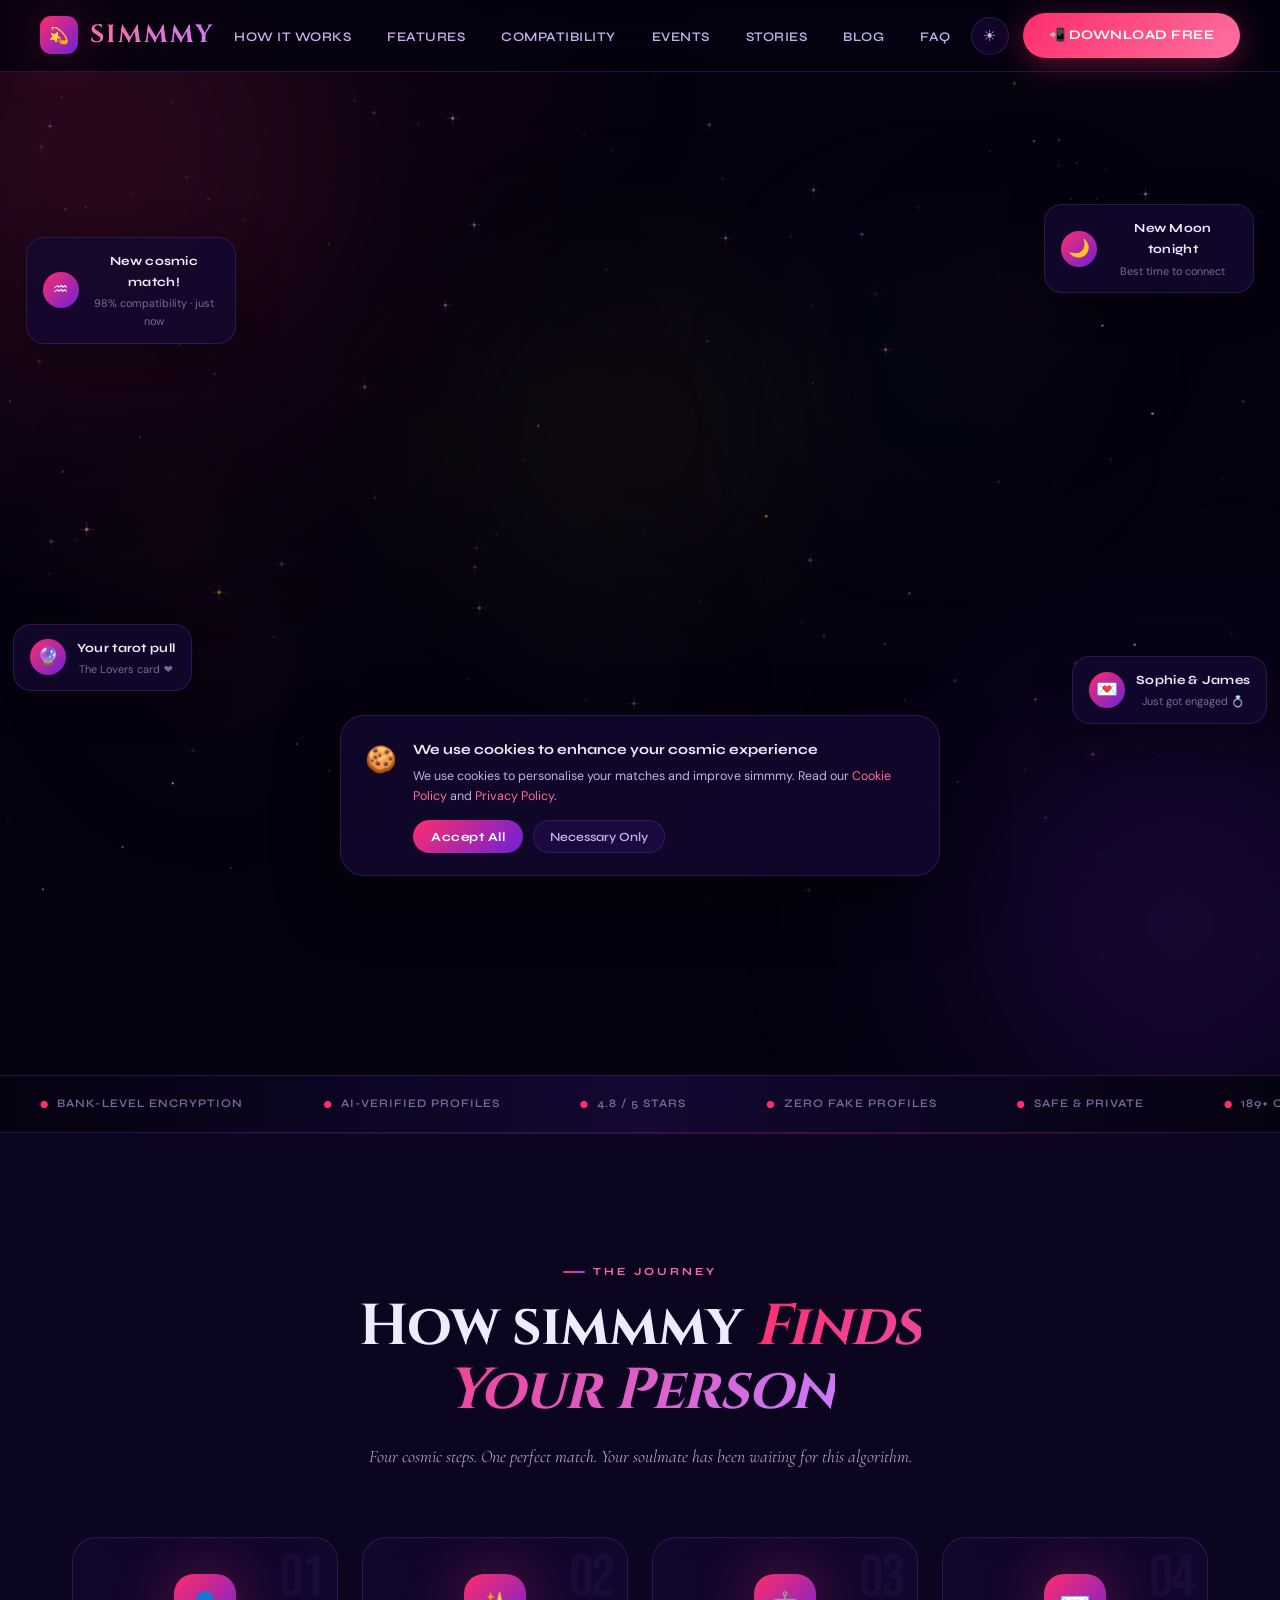
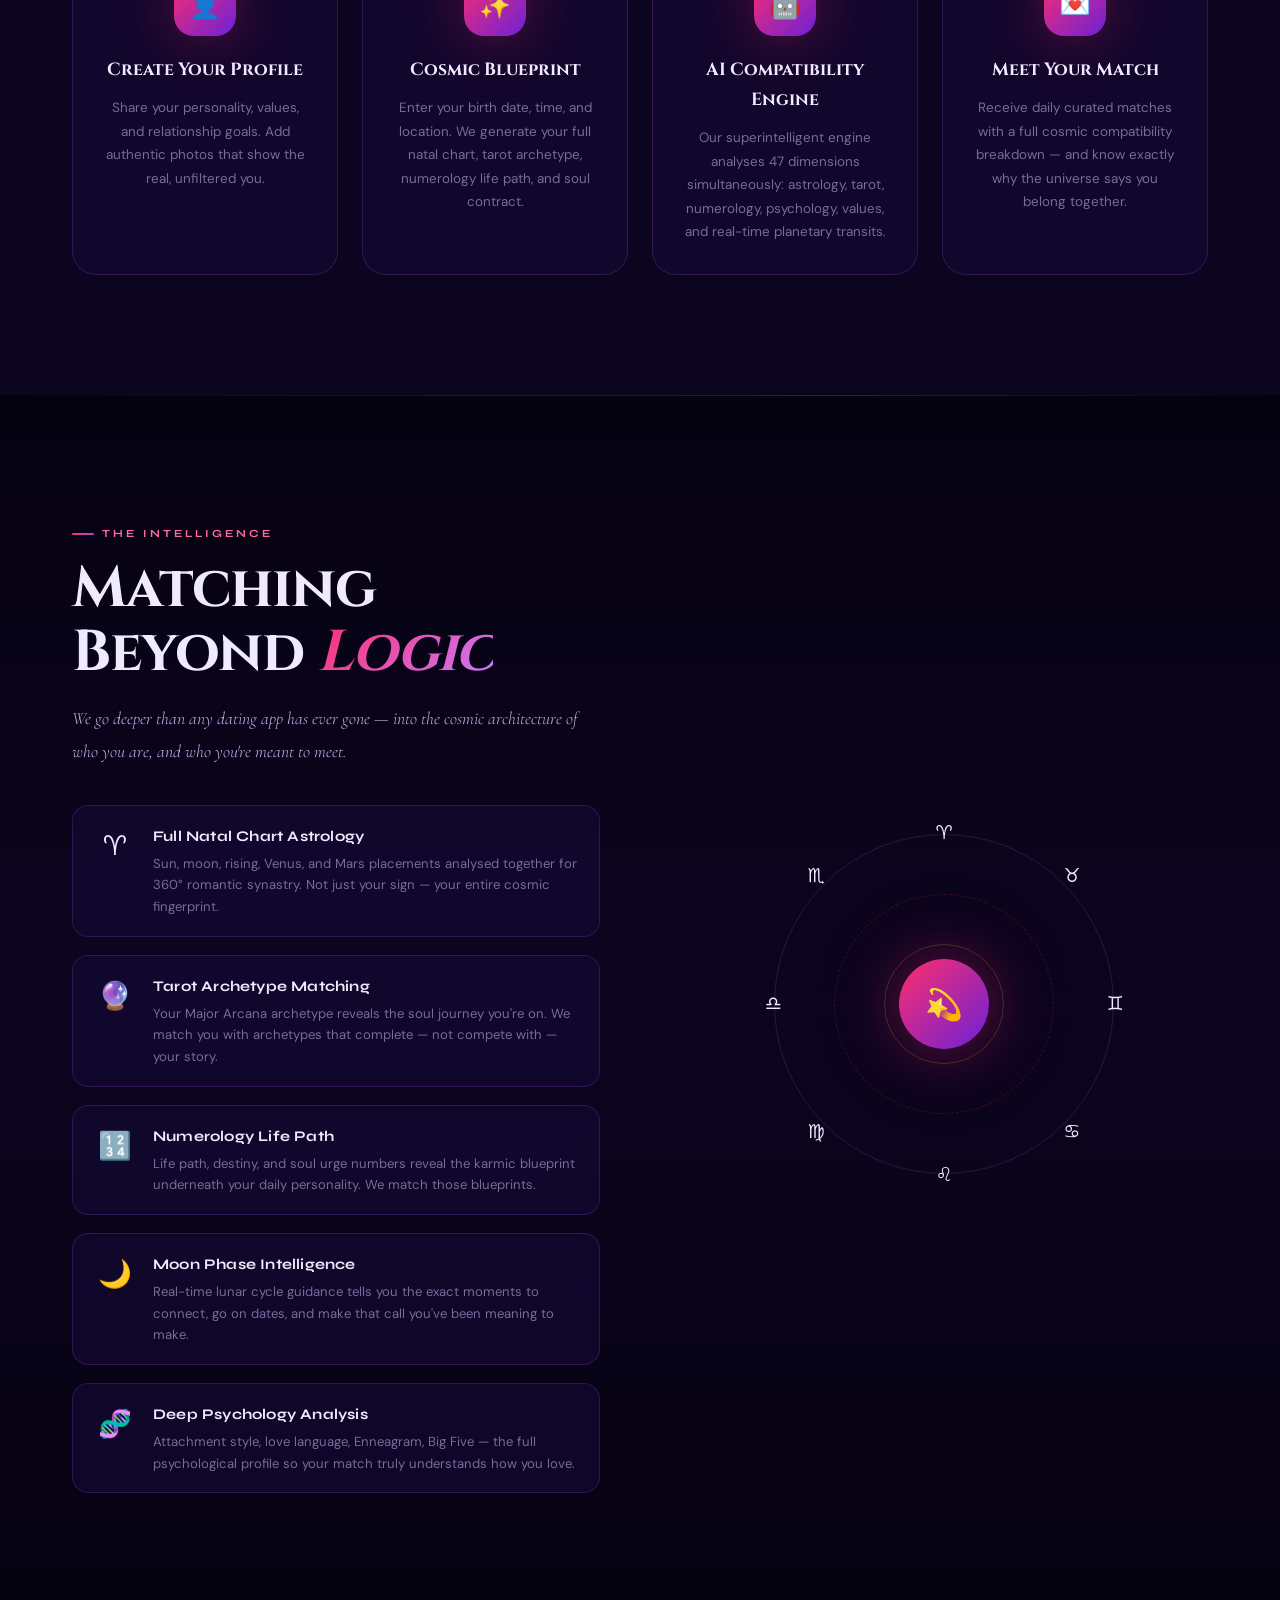
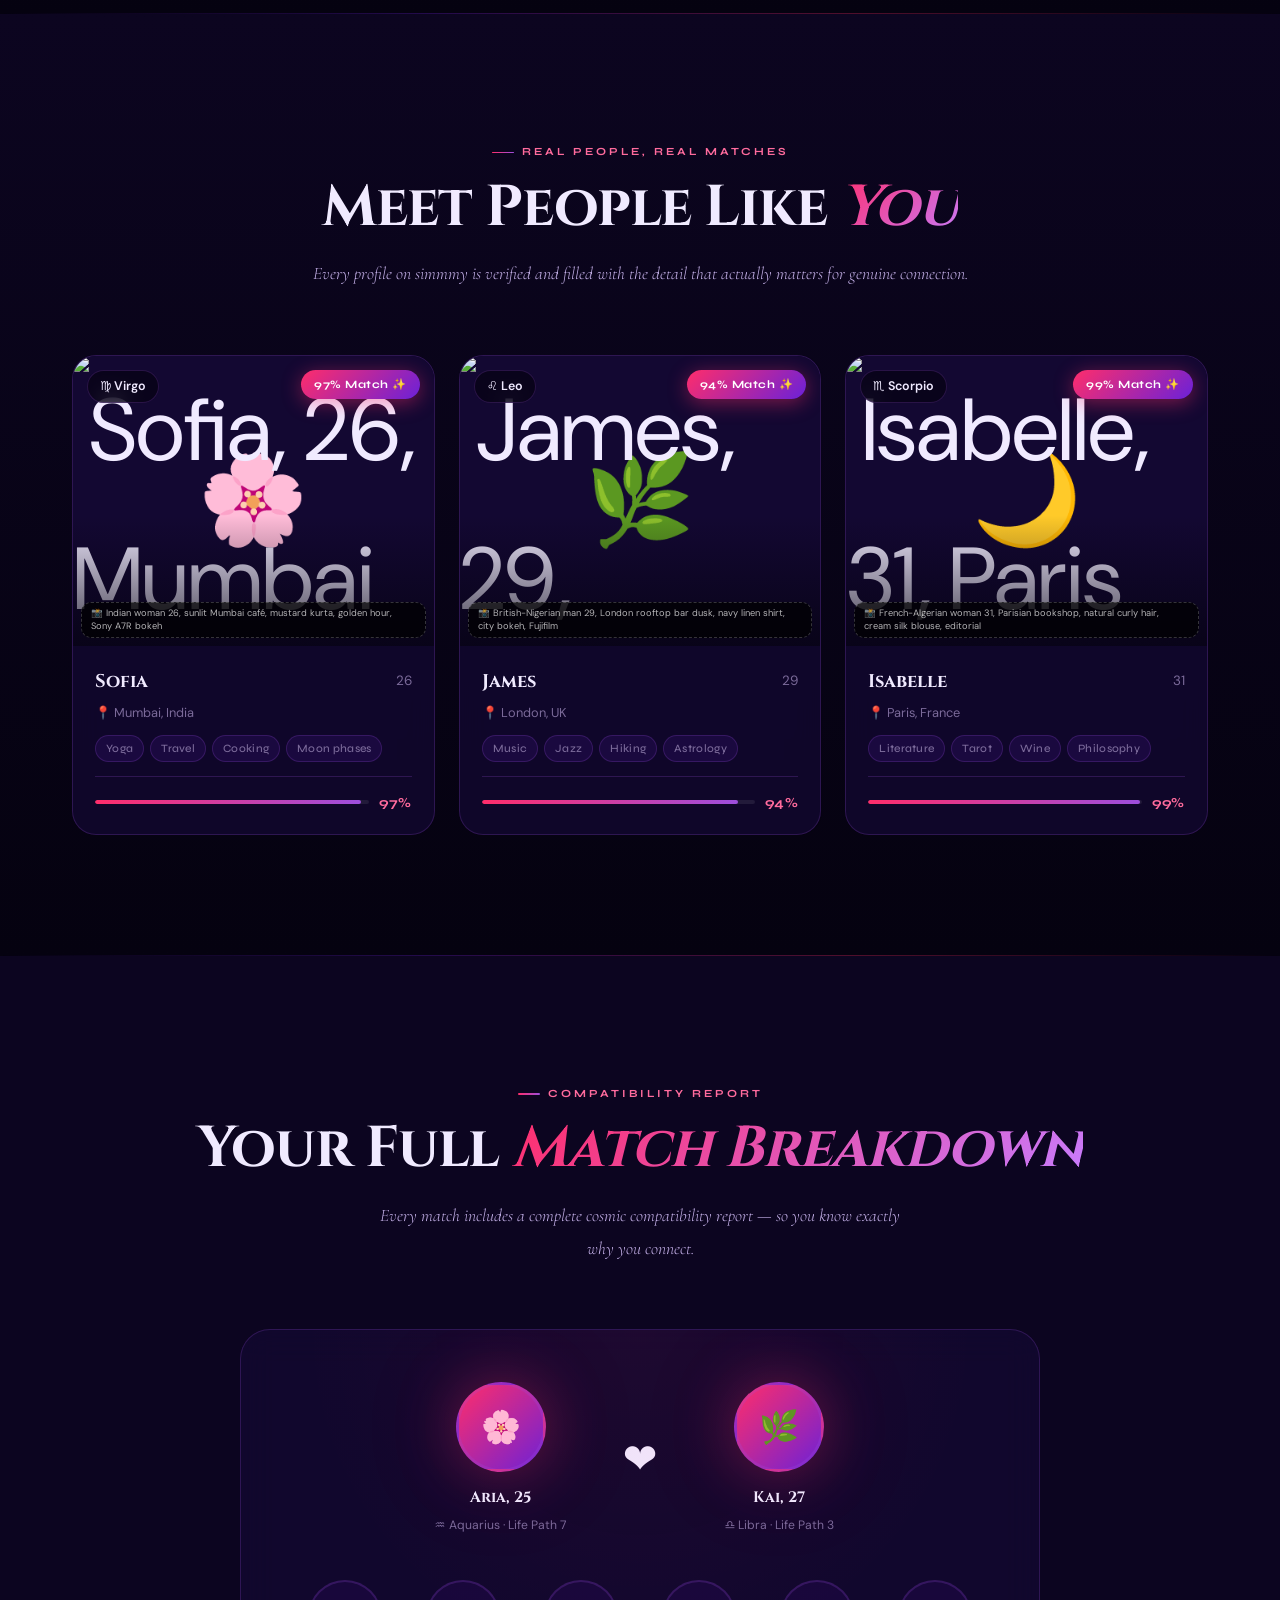
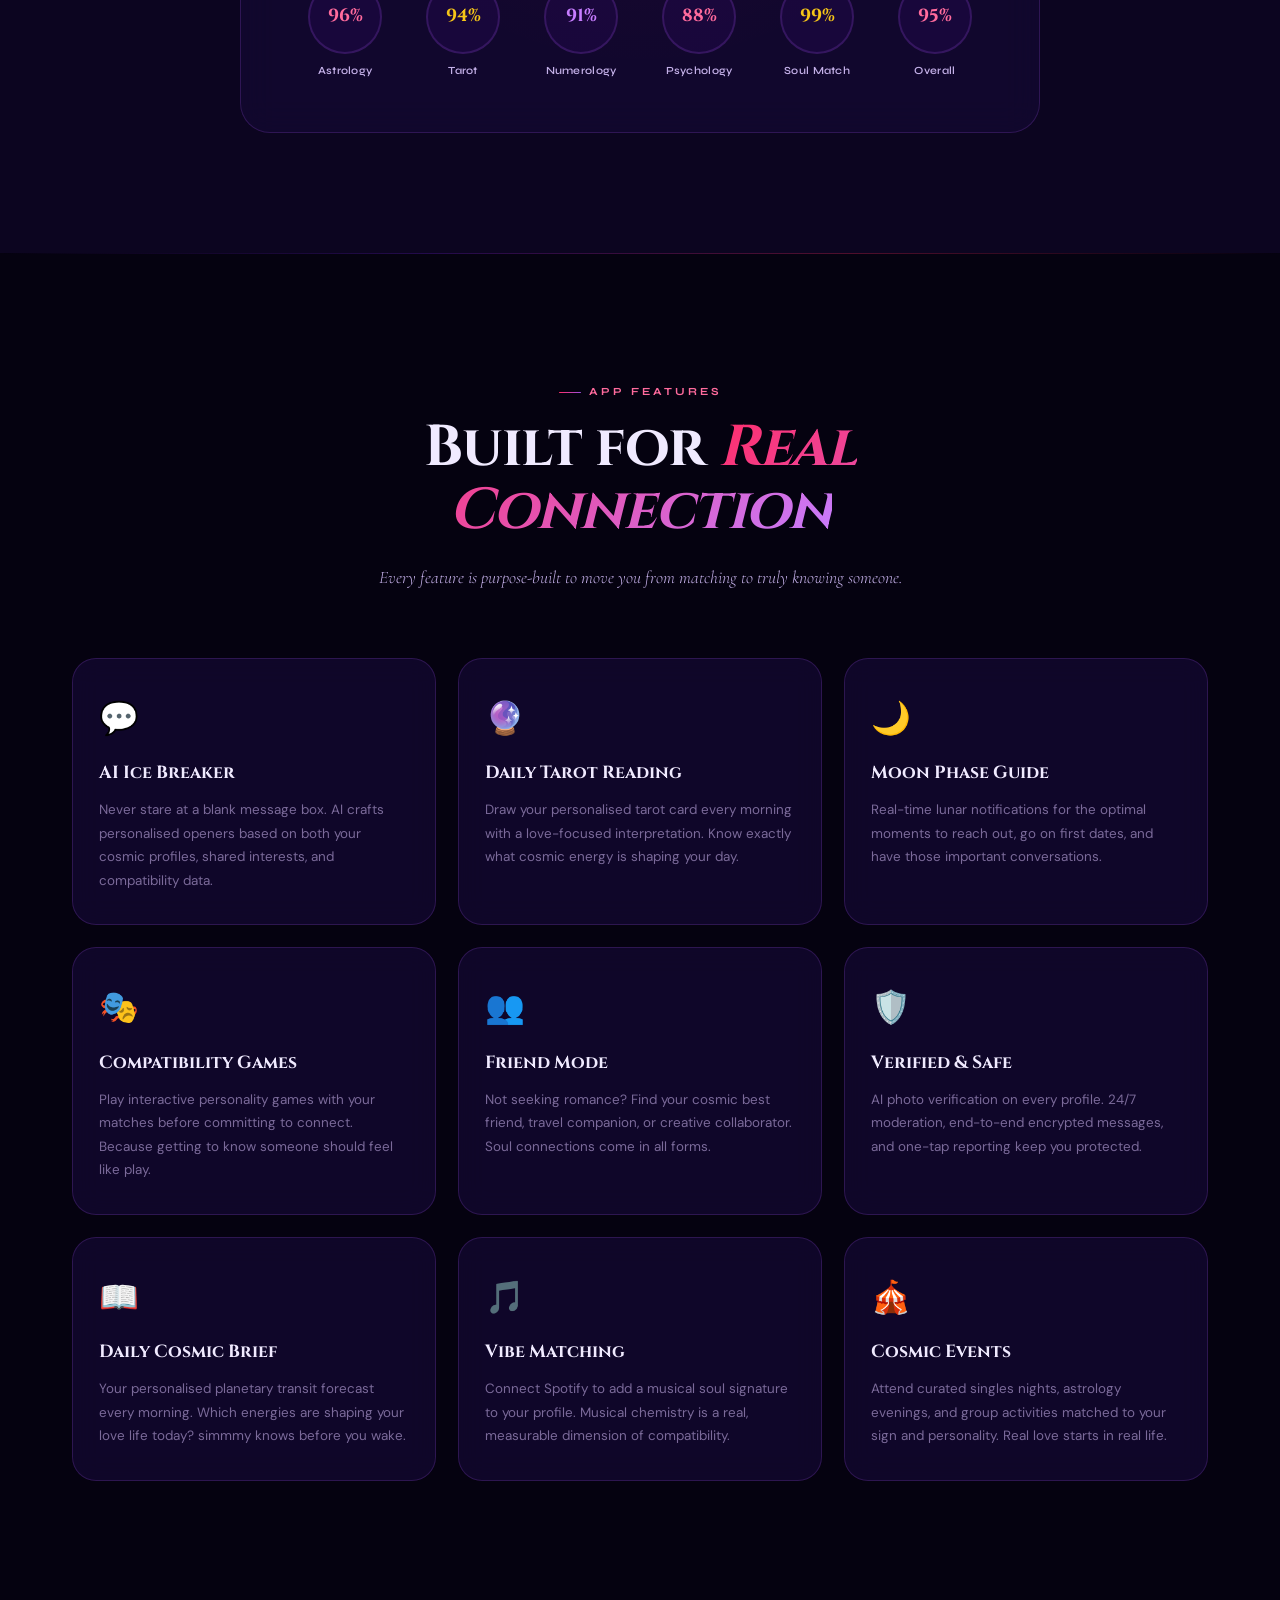
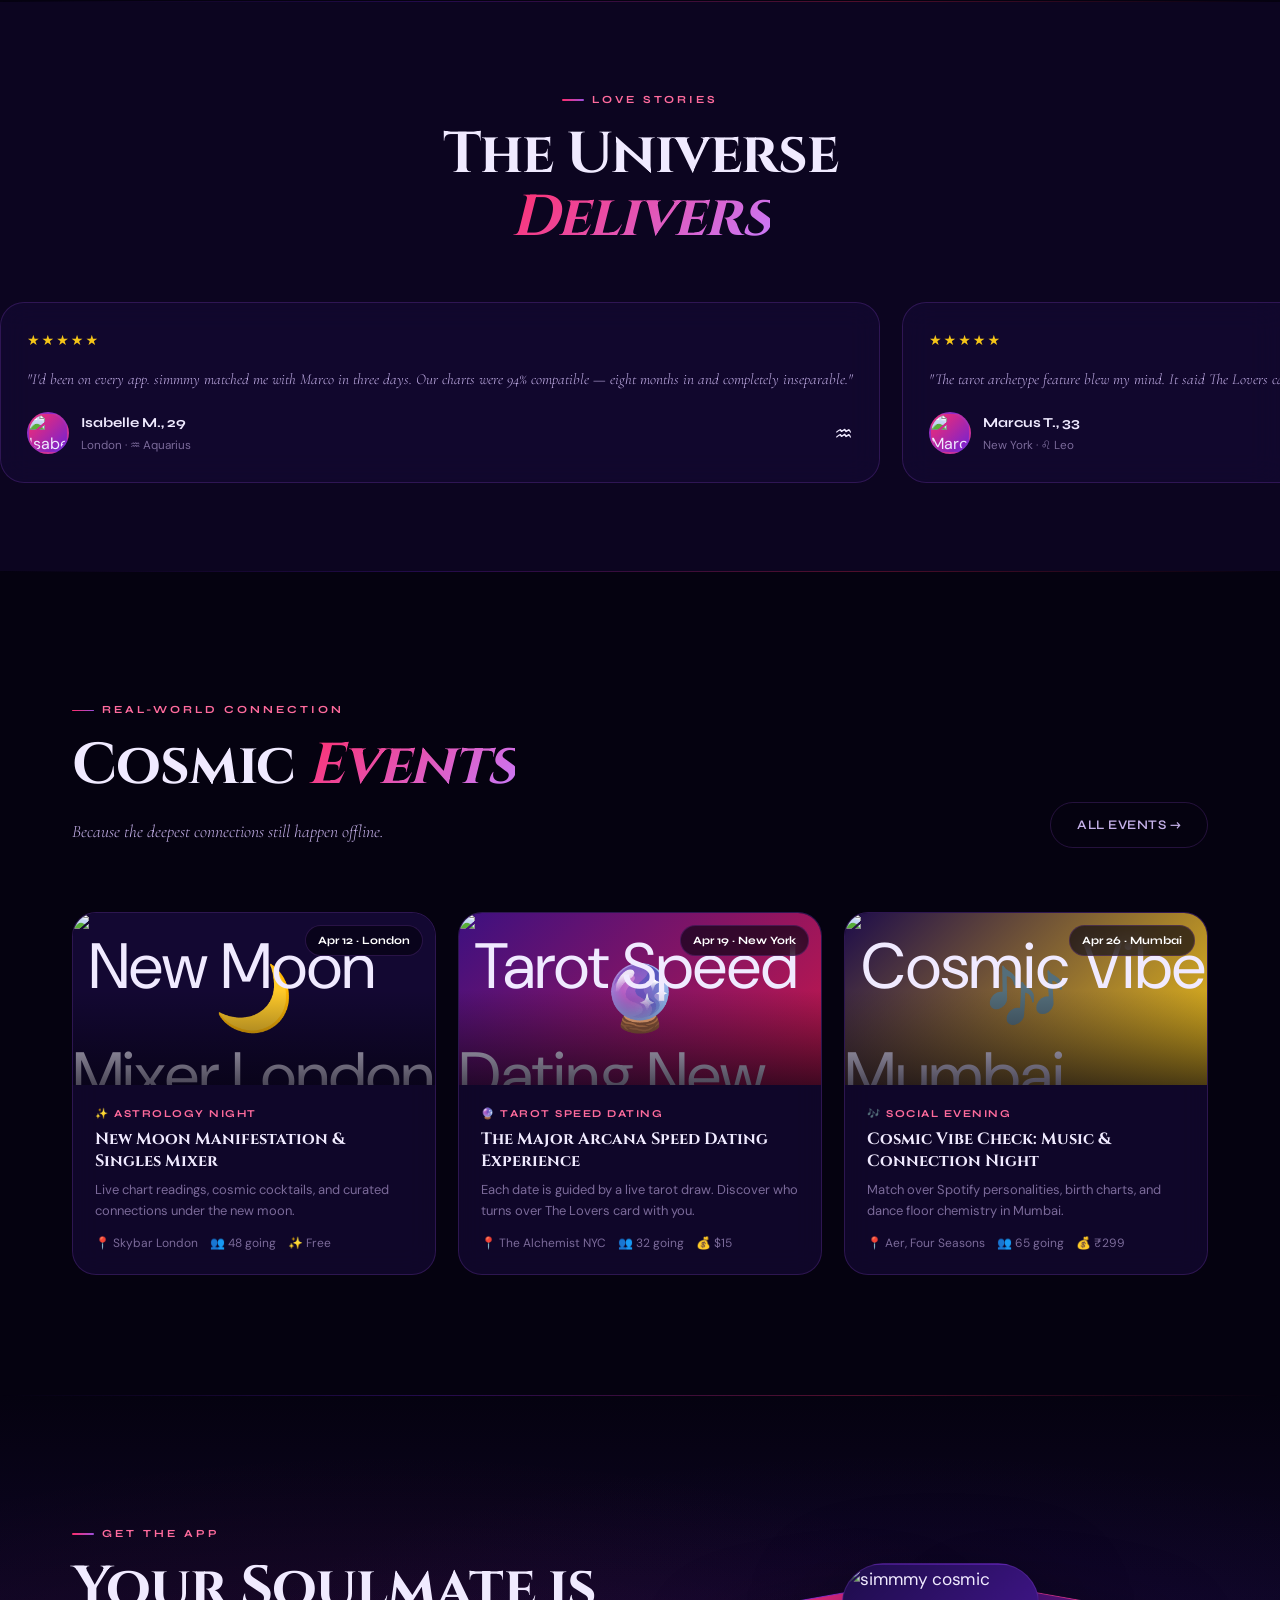
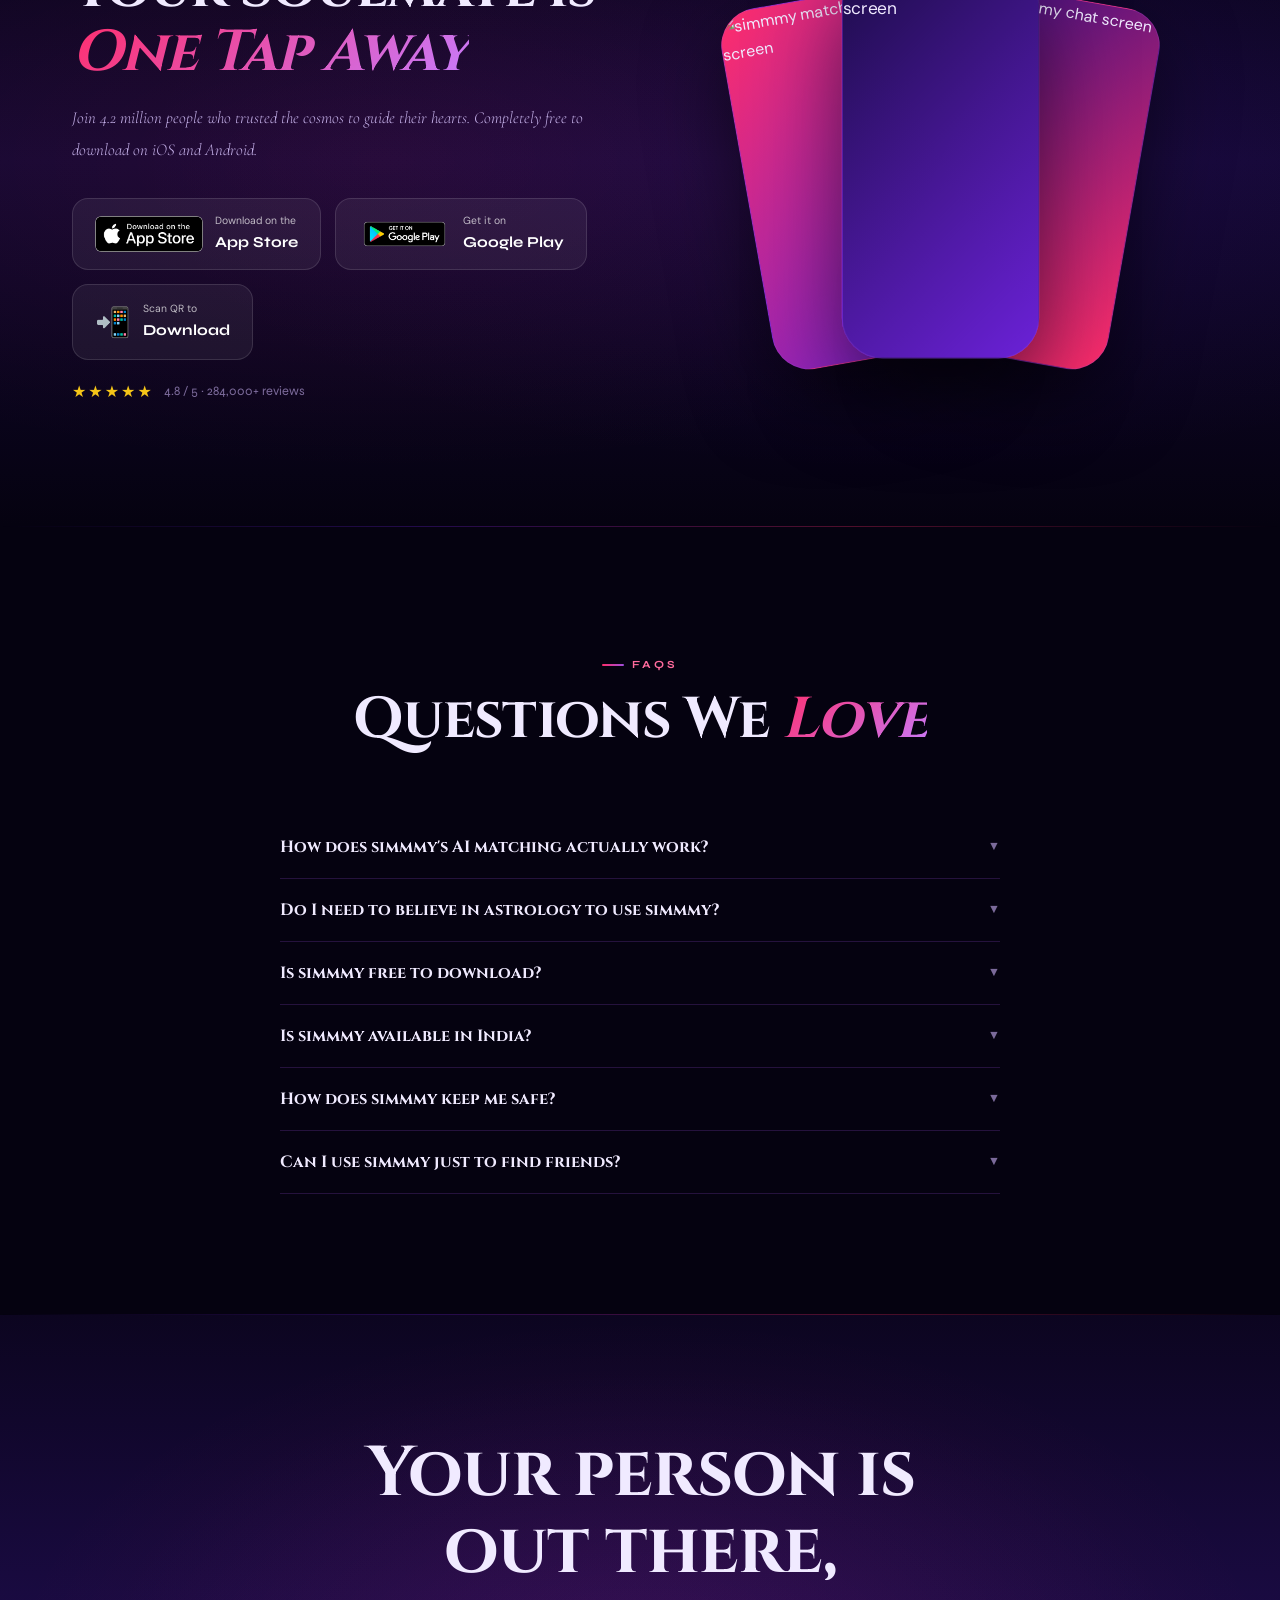
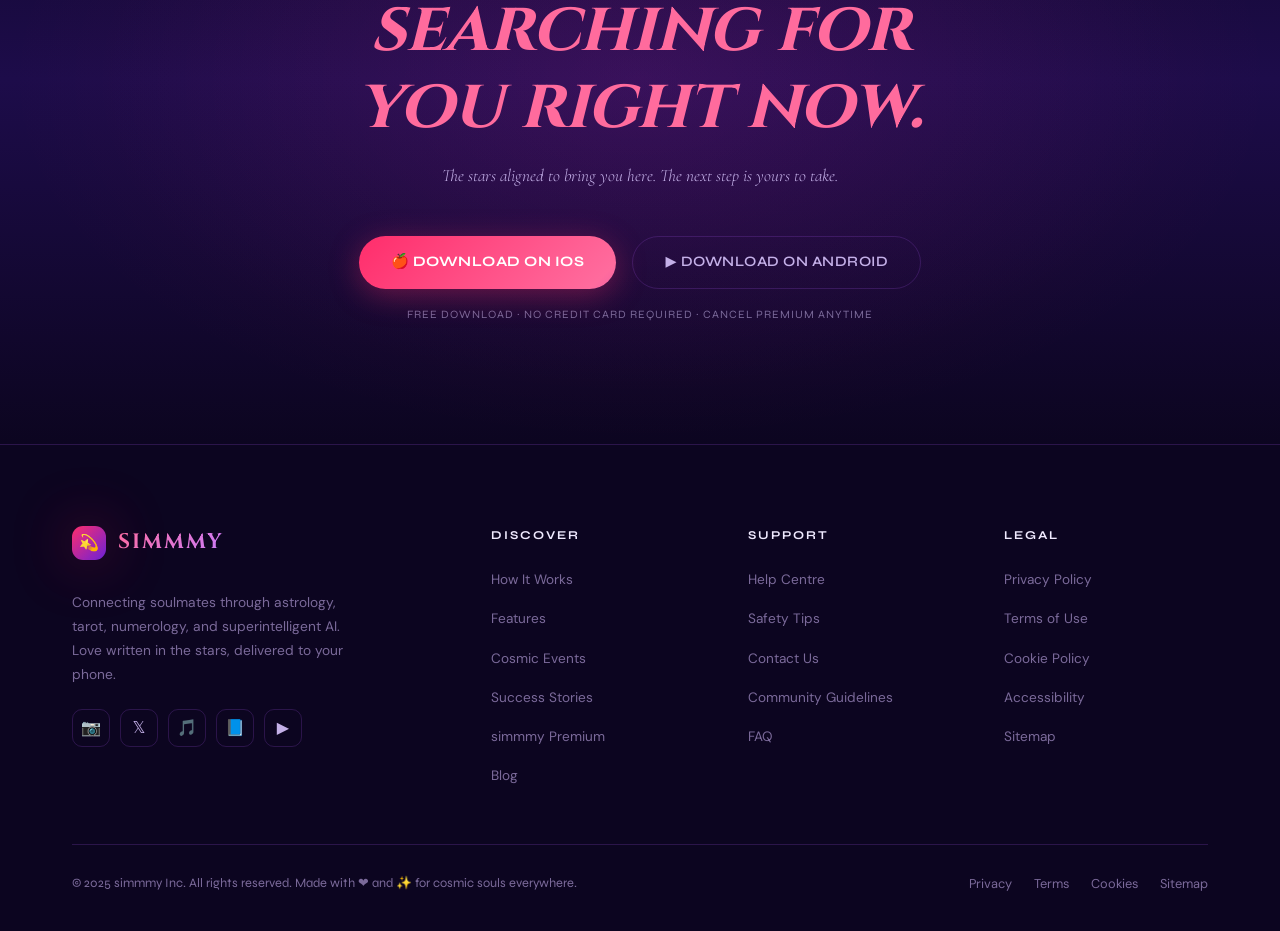
==== commit e049fe66: "sfd" ====
--- a/Website/index.html
+++ b/Website/index.html
@@ -1,2019 +1,2758 @@
 <!DOCTYPE html>
 <html lang="en" data-theme="dark">
 <head>
-    <meta charset="UTF-8">
-    <meta name="viewport" content="width=device-width, initial-scale=1.0">
-    <title>Simmmy – Find Your Cosmic Soulmate | AI + Astrology Dating App</title>
-    <meta name="description" content="simmmy uses superintelligence, astrology, tarot, and numerology to match your perfect soulmate. Download free on iOS & Android. 4.2M+ cosmic matches made.">
-    <meta name="keywords" content="dating app, astrology dating, soulmate app, tarot love match, AI dating app, cosmic compatibility, find love app, best dating app 2025, friendship app">
-    <meta name="robots" content="index, follow, max-snippet:-1, max-image-preview:large">
-    <meta name="author" content="simmmy Inc.">
-    <link rel="canonical" href="https://www.simmmy.com/">
-    <meta property="og:type" content="website">
-    <meta property="og:site_name" content="simmmy">
-    <meta property="og:title" content="simmmy – Cosmic Soulmate Matching App">
-    <meta property="og:description" content="Superintelligent matchmaking powered by astrology, tarot and cosmic energy. Free on iOS & Android.">
-    <meta property="og:url" content="https://www.simmmy.com/">
-    <meta property="og:image" content="https://www.simmmy.com/assets/og-home.jpg">
-    <meta name="twitter:card" content="summary_large_image">
-    <meta name="twitter:site" content="@simmmyApp">
-    <meta name="twitter:title" content="simmmy – AI + Astrology Dating App">
-    <meta name="twitter:description" content="Find your cosmic soulmate. Free on iOS & Android.">
-    <script type="application/ld+json">{"@context":"https://schema.org","@type":"MobileApplication","name":"simmmy","applicationCategory":"LifestyleApplication","operatingSystem":"iOS, Android","description":"Superintelligent dating app matching people through astrology, tarot, numerology, and AI.","offers":{"@type":"Offer","price":"0","priceCurrency":"USD"},"aggregateRating":{"@type":"AggregateRating","ratingValue":"4.8","reviewCount":"284000"},"url":"https://www.simmmy.com"}</script>
-    <script type="application/ld+json">{"@context":"https://schema.org","@type":"FAQPage","mainEntity":[{"@type":"Question","name":"How does simmmy work?","acceptedAnswer":{"@type":"Answer","text":"simmmy analyses 47 compatibility dimensions including natal charts, tarot archetypes, numerology, and psychology to match you with your cosmic soulmate."}},{"@type":"Question","name":"Is simmmy free?","acceptedAnswer":{"@type":"Answer","text":"Yes, simmmy is free to download on iOS and Android. Premium features are available via subscription."}},{"@type":"Question","name":"Is simmmy available in India?","acceptedAnswer":{"@type":"Answer","text":"Yes, simmmy is available in 189+ countries including India on both Google Play and App Store."}}]}</script>
-    <link rel="preconnect" href="https://fonts.googleapis.com">
-    <link rel="preconnect" href="https://fonts.gstatic.com" crossorigin>
-    <link href="https://fonts.googleapis.com/css2?family=Playfair+Display:ital,wght@0,400;0,700;0,900;1,400;1,700&family=DM+Sans:ital,opsz,wght@0,9..40,300;0,9..40,400;0,9..40,500;0,9..40,600;0,9..40,700&family=Cormorant+Garamond:ital,wght@0,300;0,400;1,300;1,400&display=swap" rel="stylesheet">
-    <link rel="icon" type="image/svg+xml" href="data:image/svg+xml,<svg xmlns='http://www.w3.org/2000/svg' viewBox='0 0 100 100'><text y='.9em' font-size='90'>💫</text></svg>">
-    <link rel="sitemap" type="application/xml" href="sitemap.xml">
-    <meta name="theme-color" content="#080510">
-    <link rel="stylesheet" href="assets/shared.css">
-    <style>
-        :root {
-            --gold-soft: #f4c430;
-        }
-        
-        .hero-cta {
-            display: flex;
-            gap: 12px;
-            align-items: center;
-            background-color: #000;
-            padding: 20px;
-        }
-
-        .dl-pill img {
-            display: block;
-            height: 40px; /* Adjust height to match your layout */
-            width: auto;
-        }
-
-        .hero {
-            min-height: 100vh;
-            display: flex;
-            flex-direction: column;
-            align-items: center;
-            justify-content: center;
-            text-align: center;
-            padding: 130px 28px 90px;
-            position: relative;
-            z-index: 1;
-            overflow: hidden;
-        }
-
-        .orb {
-            position: absolute;
-            border-radius: 50%;
-            pointer-events: none;
-            filter: blur(90px);
-            will-change: transform;
-        }
-
-        .orb-1 {
-            width: 700px;
-            height: 700px;
-            background: radial-gradient(circle,rgba(255,77,109,.22),transparent 70%);
-            top: -180px;
-            left: -220px;
-            animation: orbf 9s ease-in-out infinite;
-        }
-
-        .orb-2 {
-            width: 550px;
-            height: 550px;
-            background: radial-gradient(circle,rgba(157,78,221,.26),transparent 70%);
-            bottom: -120px;
-            right: -170px;
-            animation: orbf 11s ease-in-out infinite reverse;
-        }
-
-        .orb-3 {
-            width: 350px;
-            height: 350px;
-            background: radial-gradient(circle,rgba(255,215,0,.12),transparent 70%);
-            top: 50%;
-            left: 50%;
-            animation: orbf3 7s ease-in-out infinite 1.5s;
-        }
-
-        @keyframes orbf {
-            0%,100% {
-                transform: translateY(0) scale(1);
-            }
-
-            50% {
-                transform: translateY(-35px) scale(1.04);
-            }
-        }
-
-        @keyframes orbf3 {
-            0%,100% {
-                transform: translate(-50%,-50%) scale(1);
-            }
-
-            50% {
-                transform: translate(-50%,-55%) scale(1.06);
-            }
-        }
-
-        .hero-badge {
-            display: inline-flex;
-            align-items: center;
-            gap: 8px;
-            background: var(--surface-2);
-            border: 1px solid var(--border);
-            padding: 8px 18px;
-            border-radius: 50px;
-            font-size: .76rem;
-            font-weight: 700;
-            letter-spacing: 1px;
-            text-transform: uppercase;
-            color: var(--violet-light);
-            margin-bottom: 30px;
-            animation: fadeInDown .7s ease both;
-        }
-
-        .pulse-dot {
-            width: 8px;
-            height: 8px;
-            background: var(--rose);
-            border-radius: 50%;
-            animation: pdot 1.6s ease infinite;
-        }
-
-        @keyframes pdot {
-            0%,100% {
-                box-shadow: 0 0 0 0 rgba(255,77,109,.6);
-            }
-
-            50% {
-                box-shadow: 0 0 0 8px rgba(255,77,109,0);
-            }
-        }
-
-        @keyframes fadeInDown {
-            from {
-                opacity: 0;
-                transform: translateY(-18px);
-            }
-
-            to {
-                opacity: 1;
-                transform: translateY(0);
-            }
-        }
-
-        @keyframes fadeInUp {
-            from {
-                opacity: 0;
-                transform: translateY(26px);
-            }
-
-            to {
-                opacity: 1;
-                transform: translateY(0);
-            }
-        }
-
-        .hero-h1 {
-            font-family: var(--font-display);
-            font-size: clamp(3rem,7.5vw,6.8rem);
-            font-weight: 900;
-            line-height: 1.06;
-            letter-spacing: -1.5px;
-            margin-bottom: 24px;
-            animation: fadeInUp .85s ease .15s both;
-        }
-
-            .hero-h1 .line-plain {
-                display: block;
-                color: var(--text);
-            }
-
-            .hero-h1 .line-grad {
-                display: block;
-                background: linear-gradient(135deg,var(--rose) 0%,var(--gold-soft) 45%,var(--violet-light) 90%);
-                background-size: 200% 200%;
-                -webkit-background-clip: text;
-                -webkit-text-fill-color: transparent;
-                background-clip: text;
-                animation: gshift 5s ease infinite;
-            }
-
-        @keyframes gshift {
-            0%,100% {
-                background-position: 0% 50%;
-            }
-
-            50% {
-                background-position: 100% 50%;
-            }
-        }
-
-        .hero-h1 .line-italic {
-            display: block;
-            font-style: italic;
-            color: var(--text);
-            opacity: .9;
-        }
-
-        .hero-sub {
-            font-family: var(--font-accent);
-            font-style: italic;
-            font-size: clamp(1rem,2vw,1.3rem);
-            color: var(--text-2);
-            max-width: 620px;
-            margin: 0 auto 42px;
-            line-height: 1.85;
-            font-weight: 300;
-            animation: fadeInUp .85s ease .3s both;
-        }
-
-        .hero-cta {
-            display: flex;
-            align-items: center;
-            justify-content: center;
-            gap: 16px;
-            flex-wrap: wrap;
-            margin-bottom: 56px;
-            animation: fadeInUp .85s ease .45s both;
-        }
+<meta charset="UTF-8">
+<meta name="viewport" content="width=device-width, initial-scale=1.0">
+<title>simmmy — Where AI Meets the Universe to Find Your Soulmate</title>
+<meta name="description" content="simmmy's superintelligent AI uses astrology, tarot cards, numerology, and deep psychology to match your perfect soulmate. Download free on iOS & Android. 4.2M+ cosmic matches.">
+<meta name="keywords" content="dating app, astrology dating, soulmate app, tarot love match, AI dating, cosmic compatibility, find love app, best dating app 2025, friendship app">
+<meta name="robots" content="index, follow, max-snippet:-1, max-image-preview:large">
+<meta name="author" content="simmmy Inc.">
+<link rel="canonical" href="https://www.simmmy.com/">
+<meta property="og:type" content="website">
+<meta property="og:title" content="simmmy — Where AI Meets the Universe">
+<meta property="og:description" content="Superintelligent matchmaking powered by astrology, tarot & cosmic energy. Free on iOS & Android.">
+<meta property="og:url" content="https://www.simmmy.com/">
+<meta property="og:image" content="https://www.simmmy.com/assets/og-home.jpg">
+<meta name="twitter:card" content="summary_large_image">
+<meta name="twitter:site" content="@simmmyApp">
+<script type="application/ld+json">{"@context":"https://schema.org","@type":"MobileApplication","name":"simmmy","applicationCategory":"LifestyleApplication","operatingSystem":"iOS, Android","description":"Superintelligent dating app matching people through astrology, tarot, numerology, and AI.","offers":{"@type":"Offer","price":"0","priceCurrency":"USD"},"aggregateRating":{"@type":"AggregateRating","ratingValue":"4.8","reviewCount":"284000"}}</script>
+<script type="application/ld+json">{"@context":"https://schema.org","@type":"FAQPage","mainEntity":[{"@type":"Question","name":"How does simmmy's AI matching work?","acceptedAnswer":{"@type":"Answer","text":"simmmy uses a superintelligent AI engine that analyses 47 compatibility dimensions including natal astrology charts, tarot archetypes, numerology life paths, and psychological profiles to find your perfect match."}},{"@type":"Question","name":"Is simmmy free to download?","acceptedAnswer":{"@type":"Answer","text":"Yes, simmmy is completely free to download on iOS (App Store) and Android (Google Play). Premium features available via subscription from ₹299/month."}},{"@type":"Question","name":"Is simmmy available in India?","acceptedAnswer":{"@type":"Answer","text":"Yes, simmmy is available in 189+ countries including India on both Google Play Store and Apple App Store."}}]}</script>
+
+<!-- FONTS — Royal, editorial, unique -->
+<link rel="preconnect" href="https://fonts.googleapis.com">
+<link rel="preconnect" href="https://fonts.gstatic.com" crossorigin>
+<link href="https://fonts.googleapis.com/css2?family=Bebas+Neue&family=Cormorant+Garamond:ital,wght@0,300;0,400;0,600;0,700;1,300;1,400;1,600&family=DM+Sans:ital,opsz,wght@0,9..40,300;0,9..40,400;0,9..40,500;0,9..40,600;0,9..40,700;1,9..40,300&family=Syne:wght@400;600;700;800&family=Cinzel:wght@400;600;700&display=swap" rel="stylesheet">
+
+<!-- GSAP + ScrollTrigger + Lenis smooth scroll -->
+<script src="https://cdnjs.cloudflare.com/ajax/libs/gsap/3.12.5/gsap.min.js"></script>
+<script src="https://cdnjs.cloudflare.com/ajax/libs/gsap/3.12.5/ScrollTrigger.min.js"></script>
+
+<link rel="icon" type="image/svg+xml" href="data:image/svg+xml,<svg xmlns='http://www.w3.org/2000/svg' viewBox='0 0 100 100'><text y='.9em' font-size='90'>💫</text></svg>">
+<link rel="sitemap" type="application/xml" href="sitemap.xml">
+<meta name="theme-color" content="#050210">
+
+<style>
+/* =====================================================
+   SIMMMY — NEXT GENERATION UI
+   Royal Dark Purple × Deep Pink × Cosmic Gold
+   Cinematic transitions · Story-driven · Premium feel
+===================================================== */
+
+/* ── DESIGN TOKENS ── */
+:root {
+  /* Brand palette — matches the dark purple/pink reference */
+  --ink:       #050210;
+  --ink-2:     #0c0520;
+  --ink-3:     #130832;
+  --ink-4:     #1d0c4a;
+  --purple:    #3d1080;
+  --violet:    #6b21d8;
+  --violet-2:  #9d4edd;
+  --violet-3:  #c77dff;
+  --rose:      #ff2d6b;
+  --rose-2:    #ff6b9d;
+  --rose-3:    #ffb3c9;
+  --gold:      #f5c518;
+  --gold-2:    #ffd700;
+  --teal:      #00d4b1;
+  --white:     #ffffff;
+
+  /* Glow effects */
+  --glow-rose:   0 0 60px rgba(255,45,107,.35), 0 0 120px rgba(255,45,107,.12);
+  --glow-violet: 0 0 60px rgba(157,78,221,.35), 0 0 120px rgba(157,78,221,.12);
+  --glow-gold:   0 0 40px rgba(245,197,24,.3);
+
+  /* Surfaces */
+  --surface:   rgba(61,16,128,.18);
+  --surface-2: rgba(107,33,216,.12);
+  --surface-3: rgba(255,45,107,.08);
+  --border:    rgba(157,78,221,.22);
+  --border-2:  rgba(255,45,107,.3);
+
+  /* Text */
+  --text:   #f0eaff;
+  --text-2: #c4b0e8;
+  --text-3: #7b6a9a;
+
+  /* Cards */
+  --card:   rgba(19,8,50,.75);
+  --card-2: rgba(29,12,74,.6);
+  --nav-bg: rgba(5,2,16,.92);
+
+  /* Typography */
+  --f-display: 'Cinzel', Georgia, serif;
+  --f-accent:  'Cormorant Garamond', Georgia, serif;
+  --f-heading: 'Syne', system-ui, sans-serif;
+  --f-body:    'DM Sans', system-ui, sans-serif;
+  --f-caps:    'Bebas Neue', impact, sans-serif;
+
+  /* Motion */
+  --ease:  cubic-bezier(0.22, 1, 0.36, 1);
+  --ease2: cubic-bezier(0.25, 0.46, 0.45, 0.94);
+
+  /* Radius */
+  --r:  24px;
+  --r2: 16px;
+  --r3: 10px;
+}
+
+/* ── RESET ── */
+*, *::before, *::after { box-sizing: border-box; margin: 0; padding: 0; }
+html { font-size: 16px; overflow-x: hidden; scroll-behavior: smooth; }
+body {
+  font-family: var(--f-body);
+  background: var(--ink);
+  color: var(--text);
+  overflow-x: hidden;
+  line-height: 1.7;
+}
+a { text-decoration: none; }
+img { max-width: 100%; display: block; }
+button { font-family: var(--f-body); }
+::-webkit-scrollbar { width: 4px; }
+::-webkit-scrollbar-track { background: var(--ink); }
+::-webkit-scrollbar-thumb { background: var(--violet); border-radius: 2px; }
+
+/* =====================================================
+   CINEMATIC PAGE LOADER
+===================================================== */
+#loader {
+  position: fixed; inset: 0; z-index: 9999;
+  background: var(--ink);
+  display: flex; flex-direction: column;
+  align-items: center; justify-content: center;
+  gap: 0;
+  pointer-events: none;
+}
+
+.loader-logo {
+  font-family: var(--f-display);
+  font-size: clamp(2.5rem, 6vw, 5rem);
+  font-weight: 700;
+  letter-spacing: 6px;
+  background: linear-gradient(135deg, var(--rose) 0%, var(--gold) 50%, var(--violet-3) 100%);
+  -webkit-background-clip: text; -webkit-text-fill-color: transparent;
+  background-clip: text;
+  opacity: 0;
+}
+
+.loader-tagline {
+  font-family: var(--f-accent);
+  font-style: italic;
+  font-size: clamp(.8rem, 1.5vw, 1rem);
+  letter-spacing: 3px;
+  color: var(--text-3);
+  margin-top: 10px;
+  opacity: 0;
+  text-transform: uppercase;
+}
+
+.loader-bar {
+  width: 0; height: 2px;
+  background: linear-gradient(90deg, var(--rose), var(--gold), var(--violet-3));
+  margin-top: 24px;
+  border-radius: 1px;
+}
+
+.loader-panels {
+  position: absolute; inset: 0;
+  display: grid; grid-template-columns: 1fr 1fr;
+}
+
+.lp {
+  background: var(--ink-2);
+  transform-origin: top;
+}
+
+.lp:first-child { transform-origin: left; }
+.lp:last-child  { transform-origin: right; }
+
+/* =====================================================
+   PAGE TRANSITION OVERLAY
+===================================================== */
+#page-transition {
+  position: fixed; inset: 0; z-index: 8888;
+  background: linear-gradient(135deg, var(--ink-4), var(--purple));
+  pointer-events: none;
+  transform: scaleY(0);
+  transform-origin: bottom;
+}
+
+/* =====================================================
+   STARS / NEBULA CANVAS
+===================================================== */
+#cosmos-canvas {
+  position: fixed; inset: 0; z-index: 0;
+  pointer-events: none;
+  opacity: .7;
+}
+
+/* =====================================================
+   NAVIGATION
+===================================================== */
+.nav {
+  position: fixed; top: 0; left: 0; right: 0; z-index: 1000;
+  height: 72px;
+  display: flex; align-items: center; justify-content: space-between;
+  padding: 0 40px;
+  background: var(--nav-bg);
+  backdrop-filter: blur(28px) saturate(2);
+  -webkit-backdrop-filter: blur(28px) saturate(2);
+  border-bottom: 1px solid var(--border);
+  transition: all .4s var(--ease2);
+}
+
+.nav.scrolled {
+  height: 62px;
+  box-shadow: 0 8px 40px rgba(0,0,0,.5);
+}
+
+/* Logo */
+.nav-logo {
+  display: flex; align-items: center; gap: 12px;
+  text-decoration: none;
+}
+
+.nav-logo-mark {
+  width: 38px; height: 38px;
+  border-radius: 11px;
+  overflow: hidden;
+  background: linear-gradient(135deg, var(--rose), var(--violet));
+  display: flex; align-items: center; justify-content: center;
+  box-shadow: var(--glow-rose);
+  flex-shrink: 0;
+}
+
+.nav-logo-mark img { width: 100%; height: 100%; object-fit: cover; }
+
 .nav-logo-text {
-        font-size: 2.55rem;
-    font-weight: 200;
-   }
-        .dl-pill {
-            display: inline-flex;
-            align-items: center;
-            gap: 11px;
-            padding: 14px 26px;
-            border-radius: 16px;
-            border: 1.5px solid var(--border);
-            background: var(--surface-2);
-            color: var(--text);
-            text-decoration: none;
-            transition: var(--transition);
-        }
-
-            .dl-pill:hover {
-                border-color: var(--rose);
-                background: rgba(255,77,109,.1);
-                transform: translateY(-3px);
-                box-shadow: var(--shadow-rose);
-            }
-
-        .dl-pill-icon {
-            font-size: 1.8rem;
-            line-height: 1;
-        }
-
-        .dl-pill-small {
-            font-size: .68rem;
-            color: var(--text-3);
-            display: block;
-        }
-
-        .dl-pill-big {
-            font-size: .98rem;
-            font-weight: 700;
-            display: block;
-        }
-
-        .hero-stats {
-            display: flex;
-            align-items: center;
-            justify-content: center;
-            flex-wrap: wrap;
-            animation: fadeInUp .85s ease .6s both;
-        }
-
-        .stat-pill {
-            text-align: center;
-            padding: 0 32px;
-            position: relative;
-        }
-
-            .stat-pill + .stat-pill::before {
-                content: '';
-                position: absolute;
-                left: 0;
-                top: 10%;
-                bottom: 10%;
-                width: 1px;
-                background: var(--border);
-            }
-
-        .stat-n {
-            font-family: var(--font-display);
-            font-size: 1.9rem;
-            font-weight: 900;
-            background: linear-gradient(135deg,var(--rose),var(--gold-soft));
-            -webkit-background-clip: text;
-            -webkit-text-fill-color: transparent;
-            background-clip: text;
-            display: block;
-            line-height: 1;
-        }
-
-        .stat-l {
-            font-size: .72rem;
-            color: var(--text-3);
-            text-transform: uppercase;
-            letter-spacing: 1px;
-            margin-top: 5px;
-            display: block;
-        }
-
-        .floating-cards {
-            position: absolute;
-            inset: 0;
-            pointer-events: none;
-        }
-
-        .fc {
-            position: absolute;
-            background: var(--card-bg);
-            border: 1px solid var(--border);
-            border-radius: 16px;
-            padding: 11px 16px;
-            display: flex;
-            align-items: center;
-            gap: 10px;
-            backdrop-filter: blur(14px);
-            box-shadow: var(--shadow-violet);
-            animation: fcfloat var(--fd,6s) ease-in-out infinite var(--fdl,0s);
-            max-width: 220px;
-        }
-
-        @keyframes fcfloat {
-            0%,100% {
-                transform: translateY(0) rotate(var(--fr,-2deg));
-            }
-
-            50% {
-                transform: translateY(-12px) rotate(calc(var(--fr,-2deg)*-1));
-            }
-        }
-
-        .fc-1 {
-            top: 22%;
-            left: 2%;
-            --fd: 7s;
-            --fdl: 0s;
-            --fr: -3deg;
-        }
-
-        .fc-2 {
-            top: 60%;
-            left: 1%;
-            --fd: 5.5s;
-            --fdl: .8s;
-            --fr: 2deg;
-        }
-
-        .fc-3 {
-            top: 18%;
-            right: 2%;
-            --fd: 6.5s;
-            --fdl: .4s;
-            --fr: 3deg;
-        }
-
-        .fc-4 {
-            top: 62%;
-            right: 1%;
-            --fd: 8s;
-            --fdl: 1.2s;
-            --fr: -2deg;
-        }
-
-        .fc-ava {
-            width: 34px;
-            height: 34px;
-            border-radius: 50%;
-            background: linear-gradient(135deg,var(--rose),var(--violet-mid));
-            display: flex;
-            align-items: center;
-            justify-content: center;
-            font-size: 1.1rem;
-            flex-shrink: 0;
-        }
-
-        .fc-main {
-            font-size: .8rem;
-            font-weight: 600;
-            color: var(--text);
-            line-height: 1.2;
-        }
-
-        .fc-sub {
-            font-size: .7rem;
-            color: var(--text-3);
-            margin-top: 2px;
-        }
-
-        .trust-bar {
-            background: var(--surface-2);
-            border-top: 1px solid var(--border);
-            border-bottom: 1px solid var(--border);
-            padding: 18px 0;
-        }
-
-        .trust-inner {
-            display: flex;
-            align-items: center;
-            justify-content: center;
-            gap: 32px;
-            flex-wrap: wrap;
-        }
-
-        .trust-item {
-            display: flex;
-            align-items: center;
-            gap: 7px;
-            font-size: .8rem;
-            color: var(--text-3);
-            font-weight: 500;
-        }
-
-        .hiw-bg {
-            background: linear-gradient(180deg,transparent,var(--bg-2) 20%,var(--bg-2) 80%,transparent);
-        }
-
-        .steps-grid {
-            display: grid;
-            grid-template-columns: repeat(4,1fr);
-            gap: 22px;
-            margin-top: 58px;
-        }
-
-        .step-card {
-            background: var(--card-bg);
-            border: 1px solid var(--border);
-            border-radius: var(--radius);
-            padding: 34px 22px 28px;
-            text-align: center;
-            position: relative;
-            overflow: hidden;
-            transition: var(--transition);
-            backdrop-filter: blur(12px);
-        }
-
-            .step-card:hover {
-                transform: translateY(-6px);
-                border-color: rgba(255,77,109,.3);
-            }
-
-        .step-num {
-            position: absolute;
-            top: 10px;
-            right: 14px;
-            font-family: var(--font-display);
-            font-size: 3.5rem;
-            font-weight: 900;
-            color: var(--border);
-            line-height: 1;
-        }
-
-        .step-icon {
-            width: 58px;
-            height: 58px;
-            border-radius: 18px;
-            background: linear-gradient(135deg,var(--rose),var(--violet-mid));
-            display: flex;
-            align-items: center;
-            justify-content: center;
-            font-size: 1.5rem;
-            margin: 0 auto 16px;
-            box-shadow: var(--shadow-rose);
-        }
-
-        .step-card h3 {
-            font-family: var(--font-display);
-            font-size: 1.1rem;
-            font-weight: 700;
-            color: var(--text);
-            margin-bottom: 9px;
-        }
-
-        .step-card p {
-            font-size: .84rem;
-            color: var(--text-3);
-            line-height: 1.75;
-        }
-
-        .cosmic-grid {
-            display: grid;
-            grid-template-columns: 1fr 1fr;
-            gap: 68px;
-            align-items: center;
-        }
-
-        .cosmic-features {
-            display: flex;
-            flex-direction: column;
-            gap: 16px;
-            margin-top: 30px;
-        }
-
-        .cf-row {
-            display: flex;
-            gap: 15px;
-            align-items: flex-start;
-            padding: 16px 18px;
-            background: var(--card-bg);
-            border: 1px solid var(--border);
-            border-radius: var(--radius-sm);
-            transition: var(--transition);
-            backdrop-filter: blur(10px);
-        }
-
-            .cf-row:hover {
-                border-color: var(--border-hover);
-                transform: translateX(5px);
-            }
-
-        .cf-icon {
-            font-size: 1.6rem;
-            flex-shrink: 0;
-            width: 42px;
-            height: 42px;
-            display: flex;
-            align-items: center;
-            justify-content: center;
-        }
-
-        .cf-title {
-            font-family: var(--font-display);
-            font-size: .94rem;
-            font-weight: 700;
-            color: var(--text);
-            margin-bottom: 4px;
-        }
-
-        .cf-desc {
-            font-size: .82rem;
-            color: var(--text-3);
-            line-height: 1.6;
-        }
-
-        .zodiac-visual {
-            position: relative;
-            height: 460px;
-            display: flex;
-            align-items: center;
-            justify-content: center;
-        }
-
-        .z-ring {
-            border-radius: 50%;
-            position: absolute;
-            display: flex;
-            align-items: center;
-            justify-content: center;
-            border: 1.5px solid var(--border);
-        }
-
-        .z-outer {
-            width: 310px;
-            height: 310px;
-            animation: zspin 50s linear infinite;
-        }
-
-        .z-mid {
-            width: 195px;
-            height: 195px;
-            border-style: dashed;
-            animation: zspin 35s linear infinite reverse;
-        }
-
-        @keyframes zspin {
-            from {
-                transform: rotate(0);
-            }
-
-            to {
-                transform: rotate(360deg);
-            }
-        }
-
-        .z-core {
-            width: 86px;
-            height: 86px;
-            border-radius: 50%;
-            background: linear-gradient(135deg,var(--rose),var(--violet-mid));
-            display: flex;
-            align-items: center;
-            justify-content: center;
-            font-size: 2rem;
-            box-shadow: 0 0 50px rgba(255,77,109,.55),0 0 90px rgba(157,78,221,.3);
-            animation: cpulse 3s ease-in-out infinite;
-            position: relative;
-            z-index: 2;
-        }
-
-        @keyframes cpulse {
-            0%,100% {
-                box-shadow: 0 0 50px rgba(255,77,109,.5),0 0 90px rgba(157,78,221,.25);
-            }
-
-            50% {
-                box-shadow: 0 0 80px rgba(255,77,109,.8),0 0 130px rgba(157,78,221,.5);
-            }
-        }
-
-        .zsign {
-            position: absolute;
-            font-size: 1.2rem;
-            width: 26px;
-            height: 26px;
-            display: flex;
-            align-items: center;
-            justify-content: center;
-        }
-
-        .profiles-section {
-            background: var(--bg-2);
-        }
-
-        .profiles-grid {
-            display: grid;
-            grid-template-columns: repeat(3,1fr);
-            gap: 22px;
-            margin-top: 58px;
-        }
-
-        .profile-card {
-            background: var(--card-bg);
-            border: 1px solid var(--border);
-            border-radius: var(--radius);
-            overflow: hidden;
-            transition: var(--transition);
-            backdrop-filter: blur(12px);
-            cursor: pointer;
-        }
-
-            .profile-card:hover {
-                transform: translateY(-7px);
-                box-shadow: var(--shadow-violet);
-            }
-
-        .profile-img-wrap {
-            position: relative;
-            height: 280px;
-            overflow: hidden;
-            background: var(--bg-3);
-        }
-
-        .profile-img-fallback {
-            position: absolute;
-            inset: 0;
-            display: flex;
-            align-items: center;
-            justify-content: center;
-            font-size: 5rem;
-            z-index: 0;
-        }
-
-        .profile-img-wrap img {
-            position: absolute;
-            inset: 0;
-            width: 100%;
-            height: 100%;
-            object-fit: cover;
-            z-index: 1;
-            transition: transform .5s;
-        }
-
-        .profile-card:hover .profile-img-wrap img {
-            transform: scale(1.06);
-        }
-
-        .profile-overlay {
-            position: absolute;
-            inset: 0;
-            background: linear-gradient(180deg,transparent 60%,rgba(0,0,0,.5) 100%);
-            z-index: 2;
-        }
-
-        .match-badge {
-            position: absolute;
-            top: 13px;
-            right: 13px;
-            background: linear-gradient(135deg,var(--rose),var(--violet-mid));
-            color: #fff;
-            padding: 5px 11px;
-            border-radius: 20px;
-            font-size: .73rem;
-            font-weight: 700;
-            z-index: 3;
-        }
-
-        .sign-badge {
-            position: absolute;
-            top: 13px;
-            left: 13px;
-            background: rgba(0,0,0,.55);
-            backdrop-filter: blur(8px);
-            color: #fff;
-            padding: 5px 11px;
-            border-radius: 20px;
-            font-size: .78rem;
-            font-weight: 600;
-            z-index: 3;
-        }
-
-        .img-prompt {
-            position: absolute;
-            bottom: 9px;
-            left: 9px;
-            right: 9px;
-            background: rgba(0,0,0,.72);
-            border: 1px dashed rgba(255,255,255,.25);
-            color: rgba(255,255,255,.78);
-            font-size: .6rem;
-            padding: 4px 9px;
-            border-radius: 12px;
-            z-index: 4;
-            line-height: 1.4;
-        }
-
-        .profile-body {
-            padding: 18px 20px;
-        }
-
-        .profile-name-row {
-            display: flex;
-            align-items: center;
-            justify-content: space-between;
-            margin-bottom: 6px;
-        }
-
-        .profile-name {
-            font-family: var(--font-display);
-            font-size: 1.12rem;
-            font-weight: 700;
-            color: var(--text);
-        }
-
-        .profile-age {
-            font-size: .84rem;
-            color: var(--text-3);
-        }
-
-        .profile-loc {
-            font-size: .8rem;
-            color: var(--text-3);
-            margin-bottom: 10px;
-        }
-
-        .profile-tags {
-            display: flex;
-            gap: 6px;
-            flex-wrap: wrap;
-        }
-
-        .ptag {
-            background: var(--surface-2);
-            border: 1px solid var(--border);
-            color: var(--text-3);
-            font-size: .7rem;
-            font-weight: 500;
-            padding: 3px 9px;
-            border-radius: 20px;
-        }
-
-        .compat-row {
-            margin-top: 13px;
-            padding-top: 13px;
-            border-top: 1px solid var(--border);
-            display: flex;
-            align-items: center;
-            gap: 9px;
-        }
-
-        .compat-bar {
-            flex: 1;
-            height: 5px;
-            background: var(--border);
-            border-radius: 3px;
-            overflow: hidden;
-        }
-
-        .compat-fill {
-            height: 100%;
-            background: linear-gradient(90deg,var(--rose),var(--violet-mid));
-            border-radius: 3px;
-        }
-
-        .compat-pct {
-            font-size: .84rem;
-            font-weight: 700;
-            color: var(--rose);
-        }
-
-        .match-demo-bg {
-            background: var(--bg-2);
-        }
-
-        .match-box {
-            background: var(--card-bg);
-            border: 1px solid var(--border);
-            border-radius: 28px;
-            padding: 44px;
-            max-width: 760px;
-            margin: 54px auto 0;
-            backdrop-filter: blur(12px);
-        }
-
-        .match-profiles-row {
-            display: flex;
-            align-items: center;
-            justify-content: center;
-            gap: 26px;
-            margin-bottom: 38px;
-        }
-
-        .m-profile {
-            text-align: center;
-            flex: 1;
-            max-width: 170px;
-        }
-
-        .m-avatar {
-            width: 86px;
-            height: 86px;
-            border-radius: 50%;
-            overflow: hidden;
-            margin: 0 auto 11px;
-            border: 3px solid var(--border);
-            background: linear-gradient(135deg,var(--rose),var(--violet-mid));
-            display: flex;
-            align-items: center;
-            justify-content: center;
-            font-size: 2rem;
-            box-shadow: 0 0 30px rgba(255,77,109,.3);
-        }
-
-            .m-avatar img {
-                width: 100%;
-                height: 100%;
-                object-fit: cover;
-            }
-
-        .m-name {
-            font-family: var(--font-display);
-            font-size: .93rem;
-            font-weight: 700;
-            color: var(--text);
-        }
-
-        .m-sign {
-            font-size: .77rem;
-            color: var(--text-3);
-            margin-top: 4px;
-        }
-
-        .match-heart {
-            font-size: 2.4rem;
-            animation: hbeat 1.4s ease-in-out infinite;
-        }
-
-        @keyframes hbeat {
-            0%,100% {
-                transform: scale(1);
-            }
-
-            50% {
-                transform: scale(1.25);
-                filter: drop-shadow(0 0 12px rgba(255,77,109,.8));
-            }
-        }
-
-        .match-scores {
-            display: grid;
-            grid-template-columns: repeat(6,1fr);
-            gap: 12px;
-        }
-
-        .ms-item {
-            text-align: center;
-        }
-
-        .ms-ring {
-            width: 70px;
-            height: 70px;
-            border-radius: 50%;
-            background: var(--surface-2);
-            border: 2.5px solid var(--border);
-            display: flex;
-            flex-direction: column;
-            align-items: center;
-            justify-content: center;
-            margin: 0 auto 7px;
-        }
-
-        .ms-num {
-            font-family: var(--font-display);
-            font-size: 1.08rem;
-            font-weight: 700;
-            color: var(--rose);
-        }
-
-        .ms-type {
-            font-size: .73rem;
-            color: var(--text-2);
-            font-weight: 500;
-        }
-
-        .features-grid {
-            display: grid;
-            grid-template-columns: repeat(3,1fr);
-            gap: 20px;
-            margin-top: 58px;
-        }
-
-        .feat-card {
-            background: var(--card-bg);
-            border: 1px solid var(--border);
-            border-radius: var(--radius);
-            padding: 28px 24px;
-            position: relative;
-            overflow: hidden;
-            transition: var(--transition);
-            backdrop-filter: blur(12px);
-        }
-
-            .feat-card::after {
-                content: '';
-                position: absolute;
-                bottom: 0;
-                left: 0;
-                right: 0;
-                height: 3px;
-                background: linear-gradient(90deg,var(--rose),var(--violet-mid));
-                transform: scaleX(0);
-                transform-origin: left;
-                transition: transform .4s;
-            }
-
-            .feat-card:hover {
-                transform: translateY(-5px);
-                border-color: rgba(157,78,221,.35);
-            }
-
-                .feat-card:hover::after {
-                    transform: scaleX(1);
-                }
-
-        .feat-emoji {
-            font-size: 2rem;
-            margin-bottom: 13px;
-            display: block;
-        }
-
-        .feat-title {
-            font-family: var(--font-display);
-            font-size: 1.08rem;
-            font-weight: 700;
-            color: var(--text);
-            margin-bottom: 8px;
-        }
-
-        .feat-desc {
-            font-size: .84rem;
-            color: var(--text-3);
-            line-height: 1.75;
-        }
-
-        .testi-bg {
-            background: var(--bg-2);
-        }
-
-        .testi-scroll {
-            overflow: hidden;
-        }
-
-        .testi-track {
-            display: flex;
-            gap: 20px;
-            animation: tscroll 35s linear infinite;
-        }
-
-        @keyframes tscroll {
-            0% {
-                transform: translateX(0);
-            }
-
-            100% {
-                transform: translateX(-50%);
-            }
-        }
-
-        .testi-scroll:hover .testi-track {
-            animation-play-state: paused;
-        }
-
-        .testi-card {
-            background: var(--card-bg);
-            border: 1px solid var(--border);
-            border-radius: var(--radius);
-            padding: 24px;
-            min-width: 315px;
-            flex-shrink: 0;
-            backdrop-filter: blur(12px);
-        }
-
-        .testi-stars {
-            color: var(--gold-soft);
-            font-size: .88rem;
-            letter-spacing: 2px;
-            margin-bottom: 11px;
-        }
-
-        .testi-quote {
-            font-family: var(--font-accent);
-            font-style: italic;
-            font-size: .93rem;
-            color: var(--text-2);
-            line-height: 1.85;
-            margin-bottom: 16px;
-            font-weight: 300;
-        }
-
-        .testi-author {
-            display: flex;
-            align-items: center;
-            gap: 11px;
-        }
-
-        .testi-ava {
-            width: 40px;
-            height: 40px;
-            border-radius: 50%;
-            overflow: hidden;
-            background: linear-gradient(135deg,var(--rose),var(--violet-mid));
-            display: flex;
-            align-items: center;
-            justify-content: center;
-            font-size: 1rem;
-            flex-shrink: 0;
-            border: 2px solid var(--border);
-        }
-
-            .testi-ava img {
-                width: 100%;
-                height: 100%;
-                object-fit: cover;
-            }
-
-        .testi-name {
-            font-weight: 600;
-            font-size: .86rem;
-            color: var(--text);
-            line-height: 1.2;
-        }
-
-        .testi-info {
-            font-size: .74rem;
-            color: var(--text-3);
-            margin-top: 2px;
-        }
-
-        .testi-sign {
-            margin-left: auto;
-            font-size: 1.2rem;
-        }
-
-        .events-grid {
-            display: grid;
-            grid-template-columns: repeat(3,1fr);
-            gap: 20px;
-            margin-top: 58px;
-        }
-
-        .event-card {
-            background: var(--card-bg);
-            border: 1px solid var(--border);
-            border-radius: var(--radius);
-            overflow: hidden;
-            transition: var(--transition);
-            backdrop-filter: blur(12px);
-        }
-
-            .event-card:hover {
-                transform: translateY(-5px);
-                box-shadow: var(--shadow-violet);
-            }
-
-        .event-img {
-            height: 168px;
-            position: relative;
-            overflow: hidden;
-            background: var(--bg-3);
-            display: flex;
-            align-items: center;
-            justify-content: center;
-        }
-
-            .event-img img {
-                position: absolute;
-                inset: 0;
-                width: 100%;
-                height: 100%;
-                object-fit: cover;
-                transition: transform .5s;
-            }
-
-        .event-card:hover .event-img img {
-            transform: scale(1.07);
-        }
-
-        .event-img-ov {
-            position: absolute;
-            inset: 0;
-            background: linear-gradient(180deg,transparent 50%,rgba(0,0,0,.65));
-            z-index: 1;
-        }
-
-        .event-date-tag {
-            position: absolute;
-            top: 11px;
-            right: 11px;
-            background: rgba(0,0,0,.55);
-            backdrop-filter: blur(8px);
-            color: #fff;
-            font-size: .72rem;
-            font-weight: 700;
-            padding: 5px 11px;
-            border-radius: 20px;
-            z-index: 2;
-        }
-
-        .event-emoji {
-            font-size: 4rem;
-            z-index: 0;
-        }
-
-        .event-body {
-            padding: 18px 20px;
-        }
-
-        .event-type {
-            font-size: .68rem;
-            font-weight: 700;
-            text-transform: uppercase;
-            letter-spacing: 1px;
-            color: var(--rose);
-            margin-bottom: 6px;
-        }
-
-        .event-title {
-            font-family: var(--font-display);
-            font-size: 1.02rem;
-            font-weight: 700;
-            color: var(--text);
-            margin-bottom: 7px;
-            line-height: 1.3;
-        }
-
-        .event-desc {
-            font-size: .81rem;
-            color: var(--text-3);
-            line-height: 1.65;
-        }
-
-        .event-meta {
-            display: flex;
-            gap: 12px;
-            margin-top: 11px;
-            font-size: .76rem;
-            color: var(--text-3);
-            flex-wrap: wrap;
-        }
-
-        .download-section {
-            background: linear-gradient(135deg,var(--bg-2) 0%,var(--bg-3) 100%);
-            border-top: 1px solid var(--border);
-            border-bottom: 1px solid var(--border);
-        }
-
-        .download-grid {
-            display: grid;
-            grid-template-columns: 1fr 1fr;
-            gap: 58px;
-            align-items: center;
-        }
-
-        .download-sub {
-            font-family: var(--font-accent);
-            font-style: italic;
-            font-size: 1.04rem;
-            color: var(--text-2);
-            line-height: 1.9;
-            margin: 16px 0 30px;
-            font-weight: 300;
-        }
-
-        .download-badges {
-            display: flex;
-            gap: 13px;
-            flex-wrap: wrap;
-        }
-
-        .rating-row {
-            display: flex;
-            align-items: center;
-            gap: 9px;
-            margin-top: 16px;
-        }
-
-        .rating-stars {
-            color: var(--gold-soft);
-            font-size: 1rem;
-            letter-spacing: 2px;
-        }
-
-        .rating-text {
-            font-size: .8rem;
-            color: var(--text-3);
-        }
-
-        .phones-wrap {
-            position: relative;
-            height: 480px;
-            display: flex;
-            align-items: center;
-            justify-content: center;
-        }
-
-        .phone {
-            width: 178px;
-            height: 356px;
-            background: var(--card-bg);
-            border: 1.5px solid var(--border);
-            border-radius: 36px;
-            position: absolute;
-            overflow: hidden;
-            box-shadow: 0 24px 70px rgba(0,0,0,.45);
-            transition: var(--transition);
-        }
-
-        .phone-l {
-            transform: rotate(-9deg) translateX(-100px);
-            z-index: 1;
-        }
-
-        .phone-c {
-            transform: scale(1.08);
-            z-index: 3;
-        }
-
-        .phone-r {
-            transform: rotate(9deg) translateX(100px);
-            z-index: 1;
-        }
-
-        .phone:hover {
-            z-index: 10;
-            transform: scale(1.1) !important;
-        }
-
-        .phone img {
-            width: 100%;
-            height: 100%;
-            object-fit: cover;
-        }
-
-        .phone-fallback {
-            width: 100%;
-            height: 100%;
-            display: flex;
-            align-items: center;
-            justify-content: center;
-            flex-direction: column;
-            gap: 8px;
-            padding: 20px;
-            text-align: center;
-        }
-
-        .faq-list {
-            max-width: 700px;
-            margin: 58px auto 0;
-        }
-
-        .faq-item {
-            border-bottom: 1px solid var(--border);
-        }
-
-        .faq-q {
-            display: flex;
-            align-items: center;
-            justify-content: space-between;
-            padding: 19px 0;
-            cursor: pointer;
-            font-family: var(--font-display);
-            font-size: 1rem;
-            font-weight: 700;
-            color: var(--text);
-            gap: 16px;
-            background: none;
-            border: none;
-            width: 100%;
-            text-align: left;
-        }
-
-        .faq-arrow {
-            font-size: .78rem;
-            color: var(--text-3);
-            transition: transform .3s;
-            flex-shrink: 0;
-        }
-
-        .faq-item.open .faq-arrow {
-            transform: rotate(180deg);
-            color: var(--rose);
-        }
-
-        .faq-a {
-            max-height: 0;
-            overflow: hidden;
-            transition: max-height .4s;
-        }
-
-        .faq-a-inner {
-            padding-bottom: 18px;
-            font-size: .9rem;
-            color: var(--text-2);
-            line-height: 1.85;
-        }
-
-        .final-cta {
-            text-align: center;
-            background: linear-gradient(180deg,var(--bg-2),var(--bg-3));
-        }
-
-        .final-h2 {
-            font-family: var(--font-display);
-            font-size: clamp(2rem,5vw,3.8rem);
-            font-weight: 900;
-            line-height: 1.12;
-            color: var(--text);
-            margin-bottom: 16px;
-        }
-
-            .final-h2 em {
-                font-style: italic;
-                color: var(--rose);
-            }
-
-        @media(max-width:1024px) {
-            .steps-grid {
-                grid-template-columns: repeat(2,1fr);
-            }
-
-            .cosmic-grid {
-                grid-template-columns: 1fr;
-            }
-
-            .zodiac-visual {
-                display: none;
-            }
-
-            .profiles-grid {
-                grid-template-columns: repeat(2,1fr);
-            }
-
-            .features-grid {
-                grid-template-columns: repeat(2,1fr);
-            }
-
-            .download-grid {
-                grid-template-columns: 1fr;
-            }
-
-            .phones-wrap {
-                display: none;
-            }
-
-            .events-grid {
-                grid-template-columns: repeat(2,1fr);
-            }
-
-            .match-scores {
-                grid-template-columns: repeat(3,1fr);
-            }
-        }
-
-        @media(max-width:768px) {
-            .fc {
-                display: none;
-            }
-
-            .profiles-grid {
-                grid-template-columns: 1fr;
-            }
-
-            .features-grid {
-                grid-template-columns: 1fr;
-            }
-
-            .events-grid {
-                grid-template-columns: 1fr;
-            }
-
-            .steps-grid {
-                grid-template-columns: 1fr;
-            }
-
-            .hero-stats {
-                justify-content: space-around;
-            }
-
-            .stat-pill {
-                padding: 0 16px;
-            }
-        }
-
-        @media(max-width:480px) {
-            .hero-h1 {
-                font-size: 2.5rem;
-                letter-spacing: -.5px;
-            }
-
-            .match-box {
-                padding: 22px 16px;
-            }
-
-            .match-scores {
-                grid-template-columns: repeat(3,1fr);
-            }
-
-            .ms-ring {
-                width: 58px;
-                height: 58px;
-            }
-
-            .ms-num {
-                font-size: .9rem;
-            }
-        }
-    </style>
+  font-family: var(--f-display);
+  font-size: 1.55rem;
+  font-weight: 700;
+  letter-spacing: 2px;
+  background: linear-gradient(135deg, var(--rose-2), var(--violet-3));
+  -webkit-background-clip: text; -webkit-text-fill-color: transparent;
+  background-clip: text;
+}
+
+/* Nav links */
+.nav-links {
+  display: flex; gap: 36px; list-style: none;
+}
+
+.nav-links a {
+  font-family: var(--f-heading);
+  font-size: .82rem; font-weight: 600;
+  letter-spacing: .5px;
+  color: var(--text-2);
+  text-transform: uppercase;
+  transition: color .3s;
+  position: relative;
+  padding-bottom: 3px;
+}
+
+.nav-links a::after {
+  content: ''; position: absolute;
+  bottom: -1px; left: 0; right: 0;
+  height: 1.5px;
+  background: linear-gradient(90deg, var(--rose), var(--violet-2));
+  transform: scaleX(0); transform-origin: left;
+  transition: transform .35s var(--ease);
+  border-radius: 1px;
+}
+
+.nav-links a:hover { color: var(--text); }
+.nav-links a:hover::after { transform: scaleX(1); }
+
+/* Nav actions */
+.nav-actions { display: flex; align-items: center; gap: 14px; }
+
+.btn-theme {
+  width: 38px; height: 38px; border-radius: 50%;
+  background: var(--surface-2); border: 1px solid var(--border);
+  color: var(--text-2); cursor: pointer; font-size: .95rem;
+  display: flex; align-items: center; justify-content: center;
+  transition: border-color .3s;
+}
+.btn-theme:hover { border-color: var(--rose); }
+
+/* CTA Button */
+.btn-cta {
+  display: inline-flex; align-items: center; gap: 7px;
+  background: linear-gradient(135deg, var(--rose) 0%, var(--rose-2) 50%, var(--violet) 100%);
+  background-size: 200%;
+  color: white; border: none;
+  padding: 11px 26px; border-radius: 50px;
+  font-family: var(--f-heading); font-size: .82rem; font-weight: 700;
+  letter-spacing: .5px; text-transform: uppercase;
+  cursor: pointer; text-decoration: none;
+  transition: all .4s var(--ease2);
+  box-shadow: 0 6px 30px rgba(255,45,107,.35);
+  position: relative; overflow: hidden;
+}
+
+.btn-cta::before {
+  content: ''; position: absolute; inset: 0;
+  background: linear-gradient(135deg, rgba(255,255,255,.1), transparent);
+  opacity: 0; transition: opacity .3s;
+}
+
+.btn-cta:hover {
+  transform: translateY(-2px);
+  box-shadow: 0 12px 45px rgba(255,45,107,.5);
+  background-position: right;
+}
+.btn-cta:hover::before { opacity: 1; }
+
+.btn-ghost {
+  display: inline-flex; align-items: center; gap: 7px;
+  background: transparent;
+  color: var(--text-2); border: 1.5px solid var(--border);
+  padding: 11px 26px; border-radius: 50px;
+  font-family: var(--f-heading); font-size: .82rem; font-weight: 600;
+  letter-spacing: .5px; text-transform: uppercase;
+  cursor: pointer; text-decoration: none;
+  transition: all .35s var(--ease2);
+}
+
+.btn-ghost:hover {
+  border-color: var(--rose);
+  color: var(--rose-2);
+  transform: translateY(-2px);
+}
+
+/* Hamburger */
+.nav-hamburger {
+  display: none; flex-direction: column; gap: 5px;
+  cursor: pointer; background: none; border: none; padding: 6px;
+}
+.nav-hamburger span {
+  width: 22px; height: 2px; background: var(--text-2);
+  border-radius: 1px; transition: all .3s;
+  display: block;
+}
+
+/* Mobile drawer */
+.mobile-drawer {
+  display: none; position: fixed;
+  top: 72px; left: 0; right: 0;
+  background: rgba(5,2,16,.97);
+  backdrop-filter: blur(28px);
+  border-bottom: 1px solid var(--border);
+  padding: 28px 32px;
+  z-index: 999;
+  flex-direction: column; gap: 20px;
+}
+.mobile-drawer.open { display: flex; }
+.mobile-drawer a { color: var(--text-2); font-size: 1rem; font-weight: 500; font-family: var(--f-heading); text-transform: uppercase; letter-spacing: .5px; }
+.mobile-drawer a:hover { color: var(--rose-2); }
+
+/* =====================================================
+   HERO SECTION
+===================================================== */
+.hero {
+  min-height: 100vh;
+  display: flex; flex-direction: column;
+  align-items: center; justify-content: center;
+  text-align: center;
+  padding: 140px 28px 100px;
+  position: relative; z-index: 2; overflow: hidden;
+}
+
+/* Background gradient mesh */
+.hero-mesh {
+  position: absolute; inset: 0; z-index: 0; overflow: hidden;
+}
+
+.mesh-orb {
+  position: absolute; border-radius: 50%;
+  pointer-events: none; filter: blur(100px);
+}
+
+.mesh-1 {
+  width: 800px; height: 800px;
+  background: radial-gradient(circle, rgba(255,45,107,.2), transparent 70%);
+  top: -250px; left: -300px;
+  animation: orbFloat 11s ease-in-out infinite;
+}
+.mesh-2 {
+  width: 600px; height: 600px;
+  background: radial-gradient(circle, rgba(107,33,216,.28), transparent 70%);
+  bottom: -150px; right: -200px;
+  animation: orbFloat 14s ease-in-out infinite reverse;
+}
+.mesh-3 {
+  width: 400px; height: 400px;
+  background: radial-gradient(circle, rgba(245,197,24,.1), transparent 70%);
+  top: 40%; left: 50%;
+  transform: translate(-50%,-50%);
+  animation: orbFloat3 9s ease-in-out infinite 2s;
+}
+.mesh-4 {
+  width: 300px; height: 300px;
+  background: radial-gradient(circle, rgba(0,212,177,.08), transparent 70%);
+  top: 20%; right: 15%;
+  animation: orbFloat 7s ease-in-out infinite 1s;
+}
+
+@keyframes orbFloat {
+  0%,100% { transform: translateY(0) scale(1); }
+  50% { transform: translateY(-40px) scale(1.04); }
+}
+@keyframes orbFloat3 {
+  0%,100% { transform: translate(-50%,-50%) scale(1); }
+  50% { transform: translate(-50%,-58%) scale(1.06); }
+}
+
+/* Hero content */
+.hero-eyebrow {
+  display: inline-flex; align-items: center; gap: 10px;
+  background: var(--surface-2);
+  border: 1px solid var(--border);
+  padding: 9px 22px; border-radius: 50px;
+  font-family: var(--f-heading); font-size: .68rem;
+  font-weight: 700; letter-spacing: 2.5px;
+  text-transform: uppercase; color: var(--violet-3);
+  margin-bottom: 36px;
+  opacity: 0;
+}
+
+.eyebrow-pulse {
+  width: 7px; height: 7px; background: var(--rose);
+  border-radius: 50%;
+  animation: eyePulse 1.6s ease-in-out infinite;
+}
+
+@keyframes eyePulse {
+  0%,100% { box-shadow: 0 0 0 0 rgba(255,45,107,.7); }
+  60% { box-shadow: 0 0 0 9px rgba(255,45,107,0); }
+}
+
+/* MAIN HEADLINE — cinematic display type */
+.hero-headline {
+  margin-bottom: 8px;
+  opacity: 0;
+}
+
+.hl-kicker {
+  font-family: var(--f-caps);
+  font-size: clamp(1rem, 2.5vw, 1.6rem);
+  letter-spacing: 8px;
+  color: var(--text-3);
+  display: block;
+  margin-bottom: 8px;
+}
+
+.hl-main {
+  font-family: var(--f-display);
+  font-size: clamp(3.5rem, 9vw, 9rem);
+  font-weight: 700;
+  line-height: .95;
+  letter-spacing: -2px;
+  display: block;
+  background: linear-gradient(135deg, var(--white) 0%, var(--rose-3) 30%, var(--rose) 55%, var(--gold) 75%, var(--violet-3) 100%);
+  background-size: 300% 300%;
+  -webkit-background-clip: text; -webkit-text-fill-color: transparent;
+  background-clip: text;
+  animation: gradShift 6s ease-in-out infinite;
+}
+
+@keyframes gradShift {
+  0%,100% { background-position: 0% 50%; }
+  50% { background-position: 100% 50%; }
+}
+
+.hl-sub {
+  font-family: var(--f-display);
+  font-size: clamp(2rem, 5vw, 5rem);
+  font-weight: 400;
+  font-style: italic;
+  line-height: 1.1;
+  display: block;
+  color: var(--text);
+  margin-top: 6px;
+  letter-spacing: -1px;
+}
+
+/* Slogan / tagline */
+.hero-slogan {
+  font-family: var(--f-accent);
+  font-style: italic;
+  font-size: clamp(1rem, 2.2vw, 1.4rem);
+  font-weight: 300;
+  color: var(--text-2);
+  max-width: 680px;
+  margin: 0 auto 20px;
+  line-height: 1.85;
+  opacity: 0;
+}
+
+.hero-slogan strong {
+  color: var(--rose-2);
+  font-weight: 600;
+  font-style: normal;
+}
+
+/* Slogan 2 — the AI promise */
+.hero-slogan-2 {
+  font-family: var(--f-heading);
+  font-size: .75rem;
+  font-weight: 600;
+  letter-spacing: 2px;
+  text-transform: uppercase;
+  color: var(--gold);
+  margin-bottom: 44px;
+  opacity: 0;
+  display: flex;
+  align-items: center;
+  justify-content: center;
+  gap: 12px;
+}
+
+.slogan-line {
+  width: 40px; height: 1px;
+  background: linear-gradient(90deg, transparent, var(--gold));
+  display: inline-block;
+}
+.slogan-line.r { background: linear-gradient(90deg, var(--gold), transparent); }
+
+/* Download buttons */
+.hero-stores {
+  display: flex; gap: 16px; flex-wrap: wrap;
+  justify-content: center; margin-bottom: 64px;
+  opacity: 0;
+}
+
+.store-pill {
+  display: inline-flex; align-items: center; gap: 14px;
+  background: rgba(255,255,255,.06);
+  border: 1.5px solid rgba(255,255,255,.14);
+  padding: 14px 28px; border-radius: 18px;
+  color: white; text-decoration: none;
+  transition: all .4s var(--ease2);
+  position: relative; overflow: hidden;
+}
+
+.store-pill::before {
+  content: ''; position: absolute; inset: 0;
+  background: linear-gradient(135deg, rgba(255,45,107,.1), rgba(107,33,216,.1));
+  opacity: 0; transition: opacity .35s;
+}
+
+.store-pill:hover {
+  border-color: rgba(255,45,107,.5);
+  transform: translateY(-4px);
+  box-shadow: 0 14px 50px rgba(255,45,107,.2);
+}
+.store-pill:hover::before { opacity: 1; }
+
+.store-pill img { height: 44px; width: auto; display: block; border-radius: 6px; }
+.store-pill-icon { font-size: 2rem; line-height: 1; flex-shrink: 0; }
+.sp-small { font-size: .65rem; color: rgba(255,255,255,.6); display: block; letter-spacing: .5px; }
+.sp-big { font-size: 1rem; font-weight: 700; display: block; margin-top: 1px; font-family: var(--f-heading); }
+
+.or-qr {
+  display: flex; align-items: center; gap: 14px;
+  margin-bottom: 64px; opacity: 0;
+}
+.or-line-h { width: 60px; height: 1px; background: var(--border); }
+.or-text { font-size: .72rem; color: var(--text-3); font-family: var(--f-heading); text-transform: uppercase; letter-spacing: 2px; }
+
+/* Stats */
+.hero-stats {
+  display: flex; align-items: center;
+  justify-content: center; flex-wrap: wrap;
+  opacity: 0;
+}
+
+.stat-item {
+  text-align: center; padding: 0 36px;
+  position: relative;
+}
+
+.stat-item + .stat-item::before {
+  content: ''; position: absolute;
+  left: 0; top: 15%; bottom: 15%;
+  width: 1px; background: var(--border);
+}
+
+.stat-num {
+  font-family: var(--f-display);
+  font-size: 2.1rem; font-weight: 700;
+  background: linear-gradient(135deg, var(--rose), var(--gold));
+  -webkit-background-clip: text; -webkit-text-fill-color: transparent;
+  background-clip: text; display: block; line-height: 1;
+}
+
+.stat-label {
+  font-family: var(--f-heading);
+  font-size: .65rem; font-weight: 600;
+  color: var(--text-3); text-transform: uppercase;
+  letter-spacing: 1.5px; margin-top: 6px; display: block;
+}
+
+/* Floating cards */
+.float-cards { position: absolute; inset: 0; pointer-events: none; z-index: 3; }
+
+.fcard {
+  position: absolute;
+  background: var(--card);
+  border: 1px solid var(--border);
+  border-radius: 18px;
+  padding: 12px 16px;
+  display: flex; align-items: center; gap: 11px;
+  backdrop-filter: blur(20px);
+  box-shadow: 0 8px 40px rgba(0,0,0,.4);
+  animation: fCardFloat var(--fd,7s) ease-in-out infinite var(--fdl,0s);
+  max-width: 210px;
+}
+
+@keyframes fCardFloat {
+  0%,100% { transform: translateY(0) rotate(var(--fr,-2deg)); }
+  50% { transform: translateY(-13px) rotate(calc(var(--fr,-2deg)*-1)); }
+}
+
+.fc-1 { top: 22%; left: 2%; --fd:8s; --fdl:0s; --fr:-3deg; }
+.fc-2 { top: 58%; left: 1%; --fd:6s; --fdl:1s; --fr:2.5deg; }
+.fc-3 { top: 19%; right: 2%; --fd:7s; --fdl:.5s; --fr:3deg; }
+.fc-4 { top: 61%; right: 1%; --fd:9s; --fdl:1.5s; --fr:-2deg; }
+
+.fcard-ava {
+  width: 36px; height: 36px; border-radius: 50%;
+  background: linear-gradient(135deg, var(--rose), var(--violet));
+  display: flex; align-items: center; justify-content: center;
+  font-size: 1.1rem; flex-shrink: 0;
+}
+
+.fcard-title { font-family: var(--f-heading); font-size: .78rem; font-weight: 700; color: var(--text); letter-spacing: .3px; }
+.fcard-sub { font-size: .68rem; color: var(--text-3); margin-top: 2px; }
+
+/* =====================================================
+   TRUST BAR
+===================================================== */
+.trust-bar {
+  position: relative; z-index: 2;
+  background: linear-gradient(90deg, var(--ink), var(--ink-3), var(--ink));
+  border-top: 1px solid var(--border);
+  border-bottom: 1px solid var(--border);
+  padding: 18px 0; overflow: hidden;
+}
+
+.trust-scroll {
+  display: flex; gap: 0; white-space: nowrap;
+  animation: marquee 22s linear infinite;
+}
+
+@keyframes marquee {
+  from { transform: translateX(0); }
+  to { transform: translateX(-50%); }
+}
+
+.trust-item {
+  display: inline-flex; align-items: center; gap: 8px;
+  padding: 0 40px;
+  font-family: var(--f-heading); font-size: .72rem;
+  font-weight: 600; letter-spacing: 1px;
+  text-transform: uppercase;
+  color: var(--text-3);
+  flex-shrink: 0;
+}
+
+.trust-dot { color: var(--rose); font-size: .6rem; }
+
+/* =====================================================
+   SECTION UTILITIES
+===================================================== */
+.section { position: relative; z-index: 2; }
+.section-pad { padding: 120px 0; }
+.section-pad-sm { padding: 80px 0; }
+
+.container { max-width: 1200px; margin: 0 auto; padding: 0 32px; }
+.container-sm { max-width: 880px; margin: 0 auto; padding: 0 32px; }
+
+.section-eyebrow {
+  display: inline-flex; align-items: center; gap: 8px;
+  font-family: var(--f-heading); font-size: .68rem; font-weight: 700;
+  letter-spacing: 3px; text-transform: uppercase;
+  color: var(--rose-2); margin-bottom: 14px;
+}
+
+.section-eyebrow::before {
+  content: ''; width: 22px; height: 1.5px;
+  background: linear-gradient(90deg, var(--rose), var(--violet-2));
+  border-radius: 1px; display: block;
+}
+
+.section-title {
+  font-family: var(--f-display);
+  font-size: clamp(2.2rem, 4.5vw, 3.8rem);
+  font-weight: 700; line-height: 1.1;
+  letter-spacing: -1px; color: var(--text);
+  margin-bottom: 18px;
+}
+
+.section-title em {
+  font-style: italic;
+  background: linear-gradient(135deg, var(--rose), var(--violet-3));
+  -webkit-background-clip: text; -webkit-text-fill-color: transparent;
+  background-clip: text;
+}
+
+.section-body {
+  font-family: var(--f-accent); font-style: italic;
+  font-size: 1.1rem; color: var(--text-2);
+  line-height: 1.9; font-weight: 300;
+}
+
+.grad-line {
+  height: 1px;
+  background: linear-gradient(90deg, transparent, var(--violet), var(--rose), transparent);
+  opacity: .3;
+}
+
+/* =====================================================
+   STORY SECTION — "How we think"
+===================================================== */
+.story-bg {
+  background: linear-gradient(180deg, var(--ink) 0%, var(--ink-2) 50%, var(--ink) 100%);
+}
+
+.story-grid {
+  display: grid; grid-template-columns: 1fr 1fr;
+  gap: 80px; align-items: center;
+}
+
+.story-number {
+  font-family: var(--f-caps);
+  font-size: 8rem; line-height: 1;
+  color: rgba(157,78,221,.08);
+  position: absolute; top: -20px; left: 0;
+  pointer-events: none; letter-spacing: -4px;
+}
+
+.story-features { display: flex; flex-direction: column; gap: 18px; margin-top: 36px; }
+
+.story-feature {
+  display: flex; gap: 16px; align-items: flex-start;
+  padding: 18px 20px;
+  background: var(--card);
+  border: 1px solid var(--border);
+  border-radius: var(--r2);
+  backdrop-filter: blur(12px);
+  transition: all .4s var(--ease2);
+  position: relative; overflow: hidden;
+}
+
+.story-feature::before {
+  content: ''; position: absolute; left: 0; top: 0; bottom: 0;
+  width: 3px;
+  background: linear-gradient(180deg, var(--rose), var(--violet));
+  border-radius: 3px 0 0 3px;
+  transform: scaleY(0); transform-origin: top;
+  transition: transform .4s var(--ease);
+}
+
+.story-feature:hover { border-color: rgba(255,45,107,.25); transform: translateX(6px); }
+.story-feature:hover::before { transform: scaleY(1); }
+
+.sf-icon {
+  font-size: 1.7rem; flex-shrink: 0;
+  width: 44px; height: 44px;
+  display: flex; align-items: center; justify-content: center;
+}
+
+.sf-title {
+  font-family: var(--f-heading); font-size: .92rem; font-weight: 700;
+  color: var(--text); margin-bottom: 4px; letter-spacing: .2px;
+}
+
+.sf-desc { font-size: .82rem; color: var(--text-3); line-height: 1.65; }
+
+/* Zodiac visual */
+.cosmic-ring-wrap {
+  position: relative; height: 480px;
+  display: flex; align-items: center; justify-content: center;
+}
+
+.ring {
+  position: absolute; border-radius: 50%;
+  border: 1.5px solid var(--border);
+  display: flex; align-items: center; justify-content: center;
+}
+
+.ring-1 { width: 340px; height: 340px; animation: spin1 55s linear infinite; }
+.ring-2 { width: 220px; height: 220px; border-style: dashed; animation: spin1 40s linear infinite reverse; border-color: rgba(255,45,107,.2); }
+.ring-3 { width: 120px; height: 120px; animation: spin1 25s linear infinite; border-color: rgba(245,197,24,.2); }
+
+@keyframes spin1 { from { transform: rotate(0); } to { transform: rotate(360deg); } }
+
+.ring-core {
+  width: 90px; height: 90px; border-radius: 50%;
+  background: linear-gradient(135deg, var(--rose), var(--violet));
+  display: flex; align-items: center; justify-content: center;
+  font-size: 1.9rem;
+  box-shadow: var(--glow-rose);
+  animation: corePulse 3.5s ease-in-out infinite;
+  z-index: 2;
+}
+
+@keyframes corePulse {
+  0%,100% { box-shadow: var(--glow-rose); }
+  50% { box-shadow: 0 0 80px rgba(255,45,107,.7), 0 0 150px rgba(107,33,216,.4); }
+}
+
+.zsign {
+  position: absolute; font-size: 1.2rem;
+  width: 28px; height: 28px;
+  display: flex; align-items: center; justify-content: center;
+}
+
+/* =====================================================
+   STEPS / HOW IT WORKS
+===================================================== */
+.steps-bg { background: var(--ink-2); }
+
+.steps-grid {
+  display: grid; grid-template-columns: repeat(4,1fr);
+  gap: 24px; margin-top: 64px;
+}
+
+.step-card {
+  background: var(--card);
+  border: 1px solid var(--border);
+  border-radius: var(--r);
+  padding: 36px 26px 30px;
+  text-align: center;
+  position: relative; overflow: hidden;
+  backdrop-filter: blur(14px);
+  transition: all .4s var(--ease2);
+}
+
+.step-card::after {
+  content: ''; position: absolute;
+  bottom: 0; left: 0; right: 0; height: 2px;
+  background: linear-gradient(90deg, var(--rose), var(--violet-2));
+  transform: scaleX(0); transform-origin: left;
+  transition: transform .4s var(--ease);
+}
+
+.step-card:hover { transform: translateY(-7px); border-color: rgba(255,45,107,.25); }
+.step-card:hover::after { transform: scaleX(1); }
+
+.step-no {
+  position: absolute; top: 10px; right: 14px;
+  font-family: var(--f-caps); font-size: 3.8rem;
+  color: rgba(157,78,221,.07); line-height: 1;
+  letter-spacing: -2px;
+}
+
+.step-icon {
+  width: 62px; height: 62px; border-radius: 20px;
+  background: linear-gradient(135deg, var(--rose), var(--violet));
+  display: flex; align-items: center; justify-content: center;
+  font-size: 1.6rem; margin: 0 auto 20px;
+  box-shadow: var(--glow-rose);
+}
+
+.step-card h3 {
+  font-family: var(--f-display); font-size: 1.1rem;
+  font-weight: 700; color: var(--text); margin-bottom: 10px;
+}
+
+.step-card p { font-size: .84rem; color: var(--text-3); line-height: 1.75; }
+
+/* =====================================================
+   PROFILE SHOWCASE CARDS
+===================================================== */
+.profiles-bg { background: linear-gradient(180deg, var(--ink-2), var(--ink)); }
+
+.profiles-grid {
+  display: grid; grid-template-columns: repeat(3,1fr);
+  gap: 24px; margin-top: 64px;
+}
+
+.profile-card {
+  background: var(--card);
+  border: 1px solid var(--border);
+  border-radius: var(--r);
+  overflow: hidden;
+  transition: all .4s var(--ease2);
+  backdrop-filter: blur(14px);
+  cursor: pointer;
+}
+
+.profile-card:hover { transform: translateY(-8px); box-shadow: var(--glow-violet); border-color: rgba(157,78,221,.35); }
+
+.pcard-img {
+  position: relative; height: 290px;
+  overflow: hidden; background: var(--ink-3);
+  display: flex; align-items: center; justify-content: center;
+  font-size: 5.5rem;
+}
+
+.pcard-img img {
+  position: absolute; inset: 0; width: 100%; height: 100%;
+  object-fit: cover; transition: transform .6s var(--ease);
+  z-index: 1;
+}
+
+.profile-card:hover .pcard-img img { transform: scale(1.06); }
+
+.pcard-overlay {
+  position: absolute; inset: 0;
+  background: linear-gradient(180deg, transparent 55%, rgba(5,2,16,.75) 100%);
+  z-index: 2;
+}
+
+.pcard-match {
+  position: absolute; top: 14px; right: 14px;
+  background: linear-gradient(135deg, var(--rose), var(--violet));
+  color: white; font-family: var(--f-heading);
+  font-size: .7rem; font-weight: 700; letter-spacing: .5px;
+  padding: 5px 13px; border-radius: 20px; z-index: 3;
+  box-shadow: 0 4px 20px rgba(255,45,107,.45);
+}
+
+.pcard-sign {
+  position: absolute; top: 14px; left: 14px;
+  background: rgba(5,2,16,.65); backdrop-filter: blur(10px);
+  color: var(--text); font-size: .78rem; font-weight: 600;
+  padding: 5px 12px; border-radius: 20px; z-index: 3;
+  border: 1px solid var(--border);
+}
+
+.pcard-img-prompt {
+  position: absolute; bottom: 8px; left: 8px; right: 8px;
+  background: rgba(0,0,0,.7); border: 1px dashed rgba(255,255,255,.2);
+  color: rgba(255,255,255,.7); font-size: .58rem;
+  padding: 4px 9px; border-radius: 10px; z-index: 4; line-height: 1.4;
+}
+
+.pcard-body { padding: 20px 22px; }
+
+.pcard-name-row {
+  display: flex; align-items: center; justify-content: space-between;
+  margin-bottom: 5px;
+}
+
+.pcard-name {
+  font-family: var(--f-display); font-size: 1.15rem;
+  font-weight: 700; color: var(--text);
+}
+
+.pcard-age { font-size: .84rem; color: var(--text-3); }
+.pcard-loc { font-size: .8rem; color: var(--text-3); margin-bottom: 11px; }
+
+.pcard-tags { display: flex; gap: 6px; flex-wrap: wrap; }
+
+.ptag {
+  background: var(--surface-2); border: 1px solid var(--border);
+  color: var(--text-3); font-size: .7rem; font-weight: 500;
+  padding: 3px 10px; border-radius: 20px;
+  font-family: var(--f-heading); letter-spacing: .3px;
+}
+
+.pcard-compat {
+  margin-top: 14px; padding-top: 14px;
+  border-top: 1px solid var(--border);
+  display: flex; align-items: center; gap: 10px;
+}
+
+.compat-track {
+  flex: 1; height: 4px; background: rgba(255,255,255,.08);
+  border-radius: 2px; overflow: hidden;
+}
+
+.compat-fill {
+  height: 100%;
+  background: linear-gradient(90deg, var(--rose), var(--violet-2));
+  border-radius: 2px;
+}
+
+.compat-pct {
+  font-family: var(--f-heading); font-size: .85rem;
+  font-weight: 700; color: var(--rose-2); letter-spacing: .5px;
+}
+
+/* =====================================================
+   MATCH DEMO — Score breakdown
+===================================================== */
+.match-demo-bg { background: var(--ink-2); }
+
+.match-box {
+  background: var(--card);
+  border: 1px solid var(--border);
+  border-radius: 30px; padding: 52px;
+  max-width: 800px; margin: 64px auto 0;
+  backdrop-filter: blur(16px);
+  position: relative; overflow: hidden;
+}
+
+.match-box::before {
+  content: ''; position: absolute; inset: 0;
+  background: radial-gradient(ellipse at 50% 0%, rgba(255,45,107,.06), transparent 60%);
+  pointer-events: none;
+}
+
+.match-profiles-row {
+  display: flex; align-items: center; justify-content: center;
+  gap: 32px; margin-bottom: 44px;
+}
+
+.match-p { text-align: center; flex: 1; max-width: 180px; }
+
+.match-avatar {
+  width: 90px; height: 90px; border-radius: 50%;
+  overflow: hidden; margin: 0 auto 13px;
+  border: 3px solid var(--border);
+  background: linear-gradient(135deg, var(--rose), var(--violet));
+  display: flex; align-items: center; justify-content: center;
+  font-size: 2.2rem;
+  box-shadow: var(--glow-rose);
+}
+
+.match-avatar img { width: 100%; height: 100%; object-fit: cover; }
+.match-p-name { font-family: var(--f-display); font-size: .95rem; font-weight: 700; color: var(--text); }
+.match-p-sign { font-size: .76rem; color: var(--text-3); margin-top: 4px; }
+
+.match-heart { font-size: 2.6rem; animation: heartbeat 1.5s ease-in-out infinite; }
+@keyframes heartbeat {
+  0%,100% { transform: scale(1); }
+  50% { transform: scale(1.25); filter: drop-shadow(0 0 14px rgba(255,45,107,.8)); }
+}
+
+.match-scores { display: grid; grid-template-columns: repeat(6,1fr); gap: 14px; }
+
+.mscore { text-align: center; }
+
+.mscore-ring {
+  width: 74px; height: 74px; border-radius: 50%;
+  background: var(--surface);
+  border: 2.5px solid var(--border);
+  display: flex; flex-direction: column;
+  align-items: center; justify-content: center;
+  margin: 0 auto 8px; position: relative;
+  transition: border-color .3s;
+}
+
+.mscore:hover .mscore-ring { border-color: var(--rose); }
+
+.mscore-num {
+  font-family: var(--f-display); font-size: 1.1rem;
+  font-weight: 700; color: var(--rose-2); line-height: 1;
+}
+
+.mscore-label {
+  font-family: var(--f-heading); font-size: .68rem;
+  color: var(--text-2); font-weight: 600; letter-spacing: .3px;
+}
+
+/* =====================================================
+   FEATURES GRID
+===================================================== */
+.feat-grid {
+  display: grid; grid-template-columns: repeat(3,1fr);
+  gap: 22px; margin-top: 64px;
+}
+
+.feat-card {
+  background: var(--card);
+  border: 1px solid var(--border);
+  border-radius: var(--r);
+  padding: 32px 26px;
+  position: relative; overflow: hidden;
+  transition: all .4s var(--ease2);
+  backdrop-filter: blur(14px);
+}
+
+.feat-card::before {
+  content: ''; position: absolute;
+  top: 0; left: 0; right: 0; height: 1px;
+  background: linear-gradient(90deg, transparent, var(--rose), transparent);
+  opacity: 0; transition: opacity .4s;
+}
+
+.feat-card:hover { transform: translateY(-5px); border-color: rgba(255,45,107,.25); }
+.feat-card:hover::before { opacity: 1; }
+
+.feat-icon { font-size: 2rem; margin-bottom: 14px; display: block; }
+
+.feat-title {
+  font-family: var(--f-display); font-size: 1.1rem;
+  font-weight: 700; color: var(--text); margin-bottom: 9px;
+}
+
+.feat-desc { font-size: .84rem; color: var(--text-3); line-height: 1.75; }
+
+/* =====================================================
+   TESTIMONIALS — Infinite scroll
+===================================================== */
+.testi-bg { background: var(--ink-2); }
+
+.testi-scroll { overflow: hidden; padding: 0 0 8px; }
+
+.testi-track {
+  display: flex; gap: 22px;
+  animation: tscroll 38s linear infinite;
+}
+
+@keyframes tscroll {
+  from { transform: translateX(0); }
+  to { transform: translateX(-50%); }
+}
+
+.testi-scroll:hover .testi-track { animation-play-state: paused; }
+
+.testi-card {
+  background: var(--card);
+  border: 1px solid var(--border);
+  border-radius: var(--r);
+  padding: 26px; min-width: 330px;
+  flex-shrink: 0; backdrop-filter: blur(14px);
+  transition: border-color .3s;
+}
+
+.testi-card:hover { border-color: rgba(255,45,107,.3); }
+
+.testi-stars {
+  color: var(--gold); font-size: .88rem;
+  letter-spacing: 2px; margin-bottom: 12px;
+}
+
+.testi-quote {
+  font-family: var(--f-accent); font-style: italic;
+  font-size: .95rem; color: var(--text-2);
+  line-height: 1.85; margin-bottom: 18px; font-weight: 300;
+}
+
+.testi-author { display: flex; align-items: center; gap: 12px; }
+
+.testi-ava {
+  width: 42px; height: 42px; border-radius: 50%;
+  overflow: hidden; background: linear-gradient(135deg, var(--rose), var(--violet));
+  display: flex; align-items: center; justify-content: center;
+  font-size: 1rem; flex-shrink: 0;
+  border: 2px solid var(--border);
+}
+
+.testi-ava img { width: 100%; height: 100%; object-fit: cover; }
+.testi-name { font-family: var(--f-heading); font-weight: 700; font-size: .86rem; color: var(--text); }
+.testi-info { font-size: .73rem; color: var(--text-3); margin-top: 2px; }
+.testi-sign { margin-left: auto; font-size: 1.3rem; }
+
+/* =====================================================
+   EVENTS
+===================================================== */
+.ev-grid { display: grid; grid-template-columns: repeat(3,1fr); gap: 22px; margin-top: 64px; }
+
+.ev-card {
+  background: var(--card); border: 1px solid var(--border);
+  border-radius: var(--r); overflow: hidden;
+  transition: all .4s var(--ease2); backdrop-filter: blur(14px);
+}
+
+.ev-card:hover { transform: translateY(-6px); box-shadow: var(--glow-violet); }
+
+.ev-img {
+  height: 172px; position: relative; overflow: hidden;
+  background: var(--ink-3); display: flex;
+  align-items: center; justify-content: center; font-size: 4rem;
+}
+
+.ev-img img {
+  position: absolute; inset: 0; width: 100%; height: 100%;
+  object-fit: cover; transition: transform .5s var(--ease);
+}
+
+.ev-card:hover .ev-img img { transform: scale(1.07); }
+
+.ev-ov {
+  position: absolute; inset: 0;
+  background: linear-gradient(180deg, transparent 45%, rgba(5,2,16,.7));
+  z-index: 1;
+}
+
+.ev-date-pill {
+  position: absolute; top: 12px; right: 12px;
+  background: rgba(5,2,16,.65); backdrop-filter: blur(10px);
+  color: white; font-family: var(--f-heading);
+  font-size: .7rem; font-weight: 700;
+  padding: 5px 12px; border-radius: 20px; z-index: 2;
+  border: 1px solid var(--border);
+}
+
+.ev-body { padding: 20px 22px; }
+.ev-cat { font-family: var(--f-heading); font-size: .66rem; font-weight: 700; text-transform: uppercase; letter-spacing: 1.5px; color: var(--rose-2); margin-bottom: 6px; }
+.ev-title { font-family: var(--f-display); font-size: 1.02rem; font-weight: 700; color: var(--text); margin-bottom: 7px; line-height: 1.3; }
+.ev-desc { font-size: .81rem; color: var(--text-3); line-height: 1.65; }
+.ev-meta { display: flex; gap: 12px; margin-top: 12px; font-size: .75rem; color: var(--text-3); flex-wrap: wrap; }
+
+/* =====================================================
+   DOWNLOAD SECTION
+===================================================== */
+.dl-section {
+  background: linear-gradient(180deg, var(--ink) 0%, var(--ink-3) 50%, var(--ink) 100%);
+  position: relative; overflow: hidden;
+}
+
+.dl-section::before {
+  content: ''; position: absolute; inset: 0;
+  background: radial-gradient(ellipse at 30% 50%, rgba(255,45,107,.08), transparent 60%),
+              radial-gradient(ellipse at 70% 50%, rgba(107,33,216,.1), transparent 60%);
+  pointer-events: none;
+}
+
+.dl-grid { display: grid; grid-template-columns: 1fr 1fr; gap: 64px; align-items: center; }
+
+.dl-sub {
+  font-family: var(--f-accent); font-style: italic;
+  font-size: 1.05rem; color: var(--text-2);
+  line-height: 1.9; margin: 18px 0 32px; font-weight: 300;
+}
+
+.dl-badges { display: flex; gap: 14px; flex-wrap: wrap; }
+
+.dl-badge {
+  display: flex; align-items: center; gap: 12px;
+  background: rgba(255,255,255,.06);
+  border: 1.5px solid rgba(255,255,255,.12);
+  padding: 13px 22px; border-radius: var(--r2);
+  text-decoration: none; color: white;
+  transition: all .4s var(--ease2);
+}
+
+.dl-badge:hover {
+  border-color: rgba(255,45,107,.5);
+  background: rgba(255,45,107,.08);
+  transform: translateY(-3px);
+  box-shadow: 0 10px 40px rgba(255,45,107,.2);
+}
+
+.dl-badge img { height: 36px; width: auto; border-radius: 6px; }
+.dlb-icon { font-size: 1.8rem; }
+.dlb-small { font-size: .65rem; opacity: .7; display: block; }
+.dlb-big { font-family: var(--f-heading); font-size: .95rem; font-weight: 700; display: block; }
+
+.rating-row { display: flex; align-items: center; gap: 10px; margin-top: 18px; }
+.rating-stars { color: var(--gold); font-size: 1rem; letter-spacing: 2px; }
+.rating-txt { font-size: .8rem; color: var(--text-3); font-family: var(--f-heading); }
+
+/* Phone mockups */
+.phones-wrap {
+  position: relative; height: 490px;
+  display: flex; align-items: center; justify-content: center;
+}
+
+.phone-mock {
+  width: 183px; height: 366px;
+  background: var(--card);
+  border: 1.5px solid var(--border);
+  border-radius: 38px; position: absolute;
+  overflow: hidden;
+  box-shadow: 0 30px 80px rgba(0,0,0,.55);
+  transition: all .4s var(--ease2);
+}
+
+.phone-l { transform: rotate(-10deg) translateX(-105px); z-index: 1; }
+.phone-c { transform: scale(1.08); z-index: 3; }
+.phone-r { transform: rotate(10deg) translateX(105px); z-index: 1; }
+.phone-mock:hover { z-index: 10; transform: scale(1.1) !important; }
+.phone-mock img { width: 100%; height: 100%; object-fit: cover; }
+
+/* =====================================================
+   FAQ
+===================================================== */
+.faq-list { max-width: 720px; margin: 64px auto 0; }
+
+.faq-item { border-bottom: 1px solid var(--border); }
+
+.faq-q {
+  display: flex; align-items: center; justify-content: space-between;
+  padding: 20px 0; cursor: pointer;
+  font-family: var(--f-display); font-size: 1.02rem;
+  font-weight: 700; color: var(--text); gap: 18px;
+  background: none; border: none; width: 100%; text-align: left;
+  transition: color .3s;
+}
+
+.faq-q:hover { color: var(--rose-2); }
+
+.faq-arr { font-size: .78rem; color: var(--text-3); transition: transform .35s var(--ease); flex-shrink: 0; }
+.faq-item.open .faq-arr { transform: rotate(180deg); color: var(--rose); }
+.faq-a { max-height: 0; overflow: hidden; transition: max-height .45s var(--ease2); }
+.faq-a-inner { padding-bottom: 20px; font-size: .9rem; color: var(--text-2); line-height: 1.85; }
+.faq-a-inner a { color: var(--rose-2); }
+
+/* =====================================================
+   FINAL CTA
+===================================================== */
+.cta-section {
+  text-align: center;
+  background: linear-gradient(180deg, var(--ink-2), var(--ink-4) 50%, var(--ink-2));
+  position: relative; overflow: hidden;
+}
+
+.cta-section::before {
+  content: ''; position: absolute; inset: 0;
+  background: radial-gradient(ellipse at 50% 50%, rgba(255,45,107,.1), transparent 70%);
+}
+
+.cta-section::after {
+  content: ''; position: absolute; inset: 0;
+  background: radial-gradient(ellipse at 50% 50%, rgba(107,33,216,.1), transparent 60%);
+}
+
+.cta-content { position: relative; z-index: 1; }
+
+.cta-h {
+  font-family: var(--f-display);
+  font-size: clamp(2.2rem, 5.5vw, 5rem);
+  font-weight: 700; line-height: 1.1;
+  color: var(--text); margin-bottom: 16px;
+  letter-spacing: -1px;
+}
+.cta-h em { font-style: italic; color: var(--rose-2); }
+
+.cta-sub {
+  font-family: var(--f-accent); font-style: italic;
+  font-size: 1.08rem; color: var(--text-2);
+  max-width: 480px; margin: 0 auto 44px;
+  line-height: 1.85; font-weight: 300;
+}
+
+.cta-stores {
+  display: flex; gap: 16px; justify-content: center; flex-wrap: wrap;
+}
+
+/* =====================================================
+   COOKIE BANNER
+===================================================== */
+.cookie-banner {
+  position: fixed; bottom: 24px; left: 50%;
+  transform: translateX(-50%);
+  width: min(96vw, 600px);
+  background: var(--card);
+  border: 1px solid var(--border);
+  border-radius: var(--r);
+  padding: 22px 24px; z-index: 9999;
+  backdrop-filter: blur(24px);
+  box-shadow: 0 20px 60px rgba(0,0,0,.5);
+  display: flex; gap: 16px; align-items: flex-start;
+  transition: transform .5s var(--ease), opacity .5s ease;
+}
+
+.cookie-banner.hidden {
+  transform: translateX(-50%) translateY(140px); opacity: 0; pointer-events: none;
+}
+
+.cookie-icon { font-size: 1.6rem; flex-shrink: 0; }
+.cookie-title { font-family: var(--f-heading); font-size: .88rem; font-weight: 700; color: var(--text); margin-bottom: 5px; }
+.cookie-text { font-size: .78rem; color: var(--text-2); line-height: 1.6; }
+.cookie-text a { color: var(--rose-2); }
+
+.cookie-actions { display: flex; gap: 10px; margin-top: 13px; }
+
+.cookie-accept {
+  background: linear-gradient(135deg, var(--rose), var(--violet));
+  color: white; border: none; padding: 8px 18px;
+  border-radius: 50px; font-family: var(--f-heading);
+  font-size: .78rem; font-weight: 700; cursor: pointer; letter-spacing: .5px;
+  transition: all .3s;
+}
+
+.cookie-decline {
+  background: var(--surface-2); color: var(--text-2);
+  border: 1px solid var(--border);
+  padding: 8px 16px; border-radius: 50px;
+  font-family: var(--f-heading); font-size: .78rem; font-weight: 600;
+  cursor: pointer; transition: all .3s;
+}
+
+/* =====================================================
+   FOOTER
+===================================================== */
+.footer {
+  background: var(--ink-2);
+  border-top: 1px solid var(--border);
+  padding: 80px 0 36px;
+  position: relative; z-index: 2;
+}
+
+.footer-grid {
+  display: grid; grid-template-columns: 1.8fr 1fr 1fr 1fr;
+  gap: 52px; margin-bottom: 56px;
+}
+
+.footer-desc { font-size: .86rem; color: var(--text-3); line-height: 1.75; max-width: 280px; margin-top: 14px; }
+
+.footer-social { display: flex; gap: 10px; margin-top: 22px; }
+
+.social-link {
+  width: 38px; height: 38px; border: 1px solid var(--border);
+  border-radius: var(--r3); display: flex;
+  align-items: center; justify-content: center;
+  font-size: 1rem; color: var(--text-2); text-decoration: none;
+  transition: all .3s;
+}
+
+.social-link:hover { border-color: var(--rose); color: var(--rose-2); transform: translateY(-2px); }
+
+.footer-col-title {
+  font-family: var(--f-heading); font-size: .75rem; font-weight: 700;
+  color: var(--text); text-transform: uppercase; letter-spacing: 2px;
+  margin-bottom: 20px;
+}
+
+.footer-links { list-style: none; display: flex; flex-direction: column; gap: 12px; }
+.footer-links a { font-size: .85rem; color: var(--text-3); text-decoration: none; transition: color .3s; }
+.footer-links a:hover { color: var(--rose-2); }
+
+.footer-bottom {
+  border-top: 1px solid var(--border); padding-top: 28px;
+  display: flex; align-items: center; justify-content: space-between;
+  flex-wrap: wrap; gap: 14px;
+}
+
+.footer-copy { font-size: .8rem; color: var(--text-3); font-family: var(--f-heading); }
+
+.footer-legal { display: flex; gap: 22px; }
+.footer-legal a { font-size: .8rem; color: var(--text-3); text-decoration: none; transition: color .3s; }
+.footer-legal a:hover { color: var(--rose-2); }
+
+/* =====================================================
+   SCROLL REVEAL
+===================================================== */
+.sr {
+  opacity: 0; transform: translateY(36px);
+  transition: opacity .8s var(--ease), transform .8s var(--ease);
+}
+.sr.visible { opacity: 1; transform: translateY(0); }
+.sr-1 { transition-delay: .1s; }
+.sr-2 { transition-delay: .2s; }
+.sr-3 { transition-delay: .3s; }
+.sr-4 { transition-delay: .4s; }
+
+/* =====================================================
+   RESPONSIVE
+===================================================== */
+@media (max-width: 1100px) {
+  .story-grid { grid-template-columns: 1fr; gap: 48px; }
+  .cosmic-ring-wrap { display: none; }
+  .profiles-grid { grid-template-columns: repeat(2,1fr); }
+  .feat-grid { grid-template-columns: repeat(2,1fr); }
+  .steps-grid { grid-template-columns: repeat(2,1fr); }
+  .dl-grid { grid-template-columns: 1fr; text-align: center; }
+  .dl-badges { justify-content: center; }
+  .phones-wrap { display: none; }
+  .ev-grid { grid-template-columns: repeat(2,1fr); }
+  .match-scores { grid-template-columns: repeat(3,1fr); }
+  .footer-grid { grid-template-columns: 1fr 1fr; }
+}
+
+@media (max-width: 768px) {
+  .nav-links { display: none; }
+  .nav-hamburger { display: flex; }
+  .nav { padding: 0 24px; }
+  .profiles-grid { grid-template-columns: 1fr; }
+  .feat-grid { grid-template-columns: 1fr; }
+  .fcard { display: none; }
+  .steps-grid { grid-template-columns: 1fr; }
+  .ev-grid { grid-template-columns: 1fr; }
+  .hero-stats { gap: 0; justify-content: space-around; }
+  .stat-item { padding: 0 18px; }
+  .match-box { padding: 28px 20px; }
+}
+
+@media (max-width: 480px) {
+  .hl-main { font-size: 3rem; letter-spacing: -1px; }
+  .match-scores { grid-template-columns: repeat(3,1fr); gap: 10px; }
+  .mscore-ring { width: 60px; height: 60px; }
+  .mscore-num { font-size: .92rem; }
+  .footer-grid { grid-template-columns: 1fr; }
+  .footer-bottom { flex-direction: column; text-align: center; }
+}
+</style>
 </head>
 <body>
-    <div id="starfield" aria-hidden="true"></div>
-    <div class="cookie-banner" id="cookieBanner" role="dialog" aria-label="Cookie preferences">
-        <span class="cookie-icon">🍪</span>
-        <div>
-            <div class="cookie-body-title">We use cookies to enhance your cosmic experience</div>
-            <div class="cookie-body-text">We use cookies to personalise your matches and improve simmmy. Read our <a href="cookie-policy.html">Cookie Policy</a> and <a href="privacy.html">Privacy Policy</a>.</div>
-            <div class="cookie-actions">
-                <button class="cookie-accept" onclick="acceptCookies()">Accept All</button>
-                <button class="cookie-decline" onclick="declineCookies()">Necessary Only</button>
+
+<!-- ================================================
+     CINEMATIC LOADER
+================================================ -->
+<div id="loader" aria-hidden="true">
+  <div class="loader-panels">
+    <div class="lp" id="lp1"></div>
+    <div class="lp" id="lp2"></div>
+  </div>
+  <div class="loader-logo" id="loaderLogo">SIMMMY</div>
+  <div class="loader-tagline" id="loaderTagline">Where AI meets the Universe</div>
+  <div class="loader-bar" id="loaderBar"></div>
+</div>
+
+<!-- PAGE TRANSITION -->
+<div id="page-transition" aria-hidden="true"></div>
+
+<!-- COSMOS CANVAS -->
+<canvas id="cosmos-canvas" aria-hidden="true"></canvas>
+
+<!-- COOKIE BANNER -->
+<div class="cookie-banner" id="cookieBanner" role="dialog" aria-label="Cookie preferences">
+  <span class="cookie-icon">🍪</span>
+  <div>
+    <div class="cookie-title">We use cookies to enhance your cosmic experience</div>
+    <div class="cookie-text">We use cookies to personalise your matches and improve simmmy. Read our <a href="cookie-policy.html">Cookie Policy</a> and <a href="privacy.html">Privacy Policy</a>.</div>
+    <div class="cookie-actions">
+      <button class="cookie-accept" onclick="acceptCookies()">Accept All</button>
+      <button class="cookie-decline" onclick="declineCookies()">Necessary Only</button>
+    </div>
+  </div>
+</div>
+
+<!-- ================================================
+     NAVIGATION
+================================================ -->
+<nav class="nav" id="mainNav" aria-label="Primary navigation">
+  <a href="index.html" class="nav-logo" aria-label="simmmy home">
+    <div class="nav-logo-mark" aria-hidden="true">
+      <img src="assets/logo2.png" alt="simmmy logo" onerror="this.outerHTML='💫'">
+    </div>
+    <span class="nav-logo-text">SIMMMY</span>
+  </a>
+
+  <ul class="nav-links" role="list">
+    <li><a href="#how-it-works">How It Works</a></li>
+    <li><a href="#features">Features</a></li>
+    <li><a href="#compatibility">Compatibility</a></li>
+    <li><a href="events.html">Events</a></li>
+    <li><a href="success-stories.html">Stories</a></li>
+    <li><a href="blog.html">Blog</a></li>
+    <li><a href="#faq">FAQ</a></li>
+  </ul>
+
+  <div class="nav-actions">
+    <button class="btn-theme" id="themeToggle" aria-label="Toggle theme">☀️</button>
+    <a href="download.html" class="btn-cta">📲 Download Free</a>
+  </div>
+
+  <button class="nav-hamburger" id="hamburgerBtn" aria-label="Open menu" aria-expanded="false">
+    <span></span><span></span><span></span>
+  </button>
+</nav>
+
+<div class="mobile-drawer" id="mobileDrawer">
+  <a href="#how-it-works">How It Works</a>
+  <a href="#features">Features</a>
+  <a href="events.html">Events</a>
+  <a href="success-stories.html">Success Stories</a>
+  <a href="blog.html">Blog</a>
+  <a href="#faq">FAQ</a>
+  <a href="download.html" class="btn-cta" style="text-align:center;justify-content:center;">📲 Download Free</a>
+</div>
+
+<!-- ================================================
+     HERO
+================================================ -->
+<section class="hero section" aria-label="simmmy hero">
+  <div class="hero-mesh" aria-hidden="true">
+    <div class="mesh-orb mesh-1"></div>
+    <div class="mesh-orb mesh-2"></div>
+    <div class="mesh-orb mesh-3"></div>
+    <div class="mesh-orb mesh-4"></div>
+  </div>
+
+  <!-- Floating notification cards -->
+  <div class="float-cards" aria-hidden="true">
+    <div class="fcard fc-1">
+      <div class="fcard-ava">♒</div>
+      <div>
+        <div class="fcard-title">New cosmic match!</div>
+        <div class="fcard-sub">98% compatibility · just now</div>
+      </div>
+    </div>
+    <div class="fcard fc-2">
+      <div class="fcard-ava">🔮</div>
+      <div>
+        <div class="fcard-title">Your tarot pull</div>
+        <div class="fcard-sub">The Lovers card ❤️</div>
+      </div>
+    </div>
+    <div class="fcard fc-3">
+      <div class="fcard-ava">🌙</div>
+      <div>
+        <div class="fcard-title">New Moon tonight</div>
+        <div class="fcard-sub">Best time to connect</div>
+      </div>
+    </div>
+    <div class="fcard fc-4">
+      <div class="fcard-ava">💌</div>
+      <div>
+        <div class="fcard-title">Sophie & James</div>
+        <div class="fcard-sub">Just got engaged 💍</div>
+      </div>
+    </div>
+  </div>
+
+  <!-- Live badge -->
+  <div class="hero-eyebrow" id="heroEyebrow">
+    <span class="eyebrow-pulse" aria-hidden="true"></span>
+    Superintelligent Cosmic Matching — Live
+  </div>
+
+  <!-- MAIN HEADLINE -->
+  <div class="hero-headline" id="heroHeadline">
+    <span class="hl-kicker">The Universe Has a Plan for You</span>
+    <span class="hl-main">FIND YOUR</span>
+    <span class="hl-main" style="color:transparent;">SOULMATE</span>
+    <span class="hl-sub">written in the stars</span>
+  </div>
+
+  <!-- SLOGAN -->
+  <p class="hero-slogan" id="heroSlogan">
+    simmmy's <strong>superintelligent AI</strong> decodes astrology, tarot, numerology, moon phases,
+    and the deepest layers of human psychology — then finds the one person in the world
+    the universe truly intended for you.
+  </p>
+
+  <!-- AI PROMISE STRIP -->
+  <div class="hero-slogan-2" id="heroSlogan2">
+    <span class="slogan-line"></span>
+    47 Dimensions · Astrology · Tarot · Numerology · Deep AI Psychology
+    <span class="slogan-line r"></span>
+  </div>
+
+  <!-- STORE BUTTONS -->
+  <div class="hero-stores" id="heroStores">
+    <a href="https://apps.apple.com" class="store-pill" rel="noopener" target="_blank" aria-label="Download simmmy on App Store">
+      <img src="assets/applestore.webp" alt="App Store" onerror="this.outerHTML='<span class=store-pill-icon>🍎</span>'">
+    </a>
+    <a href="https://play.google.com" class="store-pill" rel="noopener" target="_blank" aria-label="Get simmmy on Google Play">
+      <img src="assets/playstore.webp" alt="Google Play" onerror="this.outerHTML='<span class=store-pill-icon>▶️</span>'">
+    </a>
+    <a href="download.html" class="store-pill" aria-label="Scan QR or see all options">
+      <span class="store-pill-icon">📲</span>
+      <span>
+        <span class="sp-small">Scan to download</span>
+        <span class="sp-big">All Options</span>
+      </span>
+    </a>
+  </div>
+
+  <!-- HERO STATS -->
+  <div class="hero-stats" id="heroStats">
+    <div class="stat-item">
+      <span class="stat-num" data-count="4.2" data-suffix="M+">4.2M+</span>
+      <span class="stat-label">Cosmic Matches</span>
+    </div>
+    <div class="stat-item">
+      <span class="stat-num" data-count="142" data-suffix="K+">142K+</span>
+      <span class="stat-label">Couples Together</span>
+    </div>
+    <div class="stat-item">
+      <span class="stat-num" data-count="4.8" data-suffix="★">4.8★</span>
+      <span class="stat-label">App Rating</span>
+    </div>
+    <div class="stat-item">
+      <span class="stat-num" data-count="189" data-suffix="+">189+</span>
+      <span class="stat-label">Countries</span>
+    </div>
+  </div>
+</section>
+
+<!-- ================================================
+     TRUST MARQUEE
+================================================ -->
+<div class="trust-bar" aria-hidden="true">
+  <div class="trust-scroll">
+    <span class="trust-item"><span class="trust-dot">●</span> Bank-Level Encryption</span>
+    <span class="trust-item"><span class="trust-dot">●</span> AI-Verified Profiles</span>
+    <span class="trust-item"><span class="trust-dot">●</span> 4.8 / 5 Stars</span>
+    <span class="trust-item"><span class="trust-dot">●</span> Zero Fake Profiles</span>
+    <span class="trust-item"><span class="trust-dot">●</span> Safe & Private</span>
+    <span class="trust-item"><span class="trust-dot">●</span> 189+ Countries</span>
+    <span class="trust-item"><span class="trust-dot">●</span> End-to-End Encrypted</span>
+    <span class="trust-item"><span class="trust-dot">●</span> 24/7 AI Moderation</span>
+    <!-- Duplicate for seamless loop -->
+    <span class="trust-item"><span class="trust-dot">●</span> Bank-Level Encryption</span>
+    <span class="trust-item"><span class="trust-dot">●</span> AI-Verified Profiles</span>
+    <span class="trust-item"><span class="trust-dot">●</span> 4.8 / 5 Stars</span>
+    <span class="trust-item"><span class="trust-dot">●</span> Zero Fake Profiles</span>
+    <span class="trust-item"><span class="trust-dot">●</span> Safe & Private</span>
+    <span class="trust-item"><span class="trust-dot">●</span> 189+ Countries</span>
+    <span class="trust-item"><span class="trust-dot">●</span> End-to-End Encrypted</span>
+    <span class="trust-item"><span class="trust-dot">●</span> 24/7 AI Moderation</span>
+  </div>
+</div>
+
+<div class="grad-line"></div>
+
+<!-- ================================================
+     HOW IT WORKS
+================================================ -->
+<section id="how-it-works" class="section section-pad steps-bg" aria-labelledby="hiw-h">
+  <div class="container">
+    <div class="sr" style="text-align:center;max-width:600px;margin:0 auto">
+      <span class="section-eyebrow">The Journey</span>
+      <h2 class="section-title" id="hiw-h">How simmmy <em>Finds Your Person</em></h2>
+      <p class="section-body">Four cosmic steps. One perfect match. Your soulmate has been waiting for this algorithm.</p>
+    </div>
+
+    <div class="steps-grid">
+      <article class="step-card sr sr-1">
+        <span class="step-no">01</span>
+        <div class="step-icon" aria-hidden="true">👤</div>
+        <h3>Create Your Profile</h3>
+        <p>Share your personality, values, and relationship goals. Add authentic photos that show the real, unfiltered you.</p>
+      </article>
+      <article class="step-card sr sr-2">
+        <span class="step-no">02</span>
+        <div class="step-icon" aria-hidden="true">✨</div>
+        <h3>Cosmic Blueprint</h3>
+        <p>Enter your birth date, time, and location. We generate your full natal chart, tarot archetype, numerology life path, and soul contract.</p>
+      </article>
+      <article class="step-card sr sr-3">
+        <span class="step-no">03</span>
+        <div class="step-icon" aria-hidden="true">🤖</div>
+        <h3>AI Compatibility Engine</h3>
+        <p>Our superintelligent engine analyses 47 dimensions simultaneously: astrology, tarot, numerology, psychology, values, and real-time planetary transits.</p>
+      </article>
+      <article class="step-card sr sr-4">
+        <span class="step-no">04</span>
+        <div class="step-icon" aria-hidden="true">💌</div>
+        <h3>Meet Your Match</h3>
+        <p>Receive daily curated matches with a full cosmic compatibility breakdown — and know exactly why the universe says you belong together.</p>
+      </article>
+    </div>
+  </div>
+</section>
+
+<div class="grad-line"></div>
+
+<!-- ================================================
+     STORY — Cosmic intelligence
+================================================ -->
+<section id="cosmic" class="section section-pad story-bg" aria-labelledby="cosmic-h">
+  <div class="container">
+    <div class="story-grid">
+      <div class="sr">
+        <span class="section-eyebrow">The Intelligence</span>
+        <h2 class="section-title" id="cosmic-h">Matching Beyond <em>Logic</em></h2>
+        <p class="section-body">We go deeper than any dating app has ever gone — into the cosmic architecture of who you are, and who you're meant to meet.</p>
+
+        <div class="story-features">
+          <div class="story-feature">
+            <div class="sf-icon">♈</div>
+            <div>
+              <div class="sf-title">Full Natal Chart Astrology</div>
+              <div class="sf-desc">Sun, moon, rising, Venus, and Mars placements analysed together for 360° romantic synastry. Not just your sign — your entire cosmic fingerprint.</div>
             </div>
+          </div>
+          <div class="story-feature">
+            <div class="sf-icon">🔮</div>
+            <div>
+              <div class="sf-title">Tarot Archetype Matching</div>
+              <div class="sf-desc">Your Major Arcana archetype reveals the soul journey you're on. We match you with archetypes that complete — not compete with — your story.</div>
+            </div>
+          </div>
+          <div class="story-feature">
+            <div class="sf-icon">🔢</div>
+            <div>
+              <div class="sf-title">Numerology Life Path</div>
+              <div class="sf-desc">Life path, destiny, and soul urge numbers reveal the karmic blueprint underneath your daily personality. We match those blueprints.</div>
+            </div>
+          </div>
+          <div class="story-feature">
+            <div class="sf-icon">🌙</div>
+            <div>
+              <div class="sf-title">Moon Phase Intelligence</div>
+              <div class="sf-desc">Real-time lunar cycle guidance tells you the exact moments to connect, go on dates, and make that call you've been meaning to make.</div>
+            </div>
+          </div>
+          <div class="story-feature">
+            <div class="sf-icon">🧬</div>
+            <div>
+              <div class="sf-title">Deep Psychology Analysis</div>
+              <div class="sf-desc">Attachment style, love language, Enneagram, Big Five — the full psychological profile so your match truly understands how you love.</div>
+            </div>
+          </div>
         </div>
-    </div>
-    <nav class="nav" aria-label="Primary navigation">
-        <a href="index.html" class="nav-logo" aria-label="simmmy home">
-            <!--<div class="nav-logo-icon" aria-hidden="true">💫</div>-->
-            <img class="nav-logo-icon" src="assets/logo2.png">
-            <span class="nav-logo-text">simmmy</span>
+      </div>
+
+      <!-- ZODIAC RING VISUAL -->
+      <div class="cosmic-ring-wrap sr sr-2" aria-hidden="true">
+        <div class="ring ring-1">
+          <span class="zsign" style="top:-16px;left:50%;transform:translateX(-50%)">♈</span>
+          <span class="zsign" style="top:8%;right:8%">♉</span>
+          <span class="zsign" style="top:50%;right:-16px;transform:translateY(-50%)">♊</span>
+          <span class="zsign" style="bottom:8%;right:8%">♋</span>
+          <span class="zsign" style="bottom:-16px;left:50%;transform:translateX(-50%)">♌</span>
+          <span class="zsign" style="bottom:8%;left:8%">♍</span>
+          <span class="zsign" style="top:50%;left:-16px;transform:translateY(-50%)">♎</span>
+          <span class="zsign" style="top:8%;left:8%">♏</span>
+        </div>
+        <div class="ring ring-2"></div>
+        <div class="ring ring-3"></div>
+        <div class="ring-core">💫</div>
+      </div>
+    </div>
+  </div>
+</section>
+
+<div class="grad-line"></div>
+
+<!-- ================================================
+     PROFILE CARDS
+================================================ -->
+<section class="section section-pad" style="background:linear-gradient(180deg,var(--ink-2),var(--ink))" aria-labelledby="profiles-h">
+  <div class="container">
+    <div class="sr" style="text-align:center">
+      <span class="section-eyebrow">Real People, Real Matches</span>
+      <h2 class="section-title" id="profiles-h">Meet People Like <em>You</em></h2>
+      <p class="section-body">Every profile on simmmy is verified and filled with the detail that actually matters for genuine connection.</p>
+    </div>
+
+    <div class="profiles-grid">
+      <!-- Profile 1 -->
+      <article class="profile-card sr sr-1" aria-label="Sofia's profile">
+        <div class="pcard-img">
+          <div style="font-size:5.5rem;z-index:0">🌸</div>
+          <!-- IMAGE PROMPT: "Candid portrait of a beautiful Indian woman aged 26, warm genuine smile, light mustard floral kurta, sitting in a sunlit café in Mumbai, soft bokeh background, golden hour light, photorealistic lifestyle photography, Sony A7R" -->
+          <img src="assets/sofia.png" alt="Sofia, 26, Mumbai" loading="lazy">
+          <div class="pcard-overlay"></div>
+          <div class="pcard-match">97% Match ✨</div>
+          <div class="pcard-sign">♍ Virgo</div>
+          <div class="pcard-img-prompt">📸 Indian woman 26, sunlit Mumbai café, mustard kurta, golden hour, Sony A7R bokeh</div>
+        </div>
+        <div class="pcard-body">
+          <div class="pcard-name-row"><span class="pcard-name">Sofia</span><span class="pcard-age">26</span></div>
+          <div class="pcard-loc">📍 Mumbai, India</div>
+          <div class="pcard-tags">
+            <span class="ptag">Yoga</span><span class="ptag">Travel</span><span class="ptag">Cooking</span><span class="ptag">Moon phases</span>
+          </div>
+          <div class="pcard-compat">
+            <div class="compat-track"><div class="compat-fill" style="width:97%"></div></div>
+            <span class="compat-pct">97%</span>
+          </div>
+        </div>
+      </article>
+
+      <!-- Profile 2 -->
+      <article class="profile-card sr sr-2" aria-label="James's profile">
+        <div class="pcard-img">
+          <div style="font-size:5.5rem;z-index:0">🌿</div>
+          <!-- IMAGE PROMPT: "Candid portrait of a handsome British-Nigerian man aged 29, relaxed confident smile, navy linen shirt, outdoor rooftop bar in London at dusk, city lights bokeh, photorealistic lifestyle photography, Fujifilm cinematic" -->
+          <img src="assets/james.png" alt="James, 29, London" loading="lazy">
+          <div class="pcard-overlay"></div>
+          <div class="pcard-match">94% Match ✨</div>
+          <div class="pcard-sign">♌ Leo</div>
+          <div class="pcard-img-prompt">📸 British-Nigerian man 29, London rooftop bar dusk, navy linen shirt, city bokeh, Fujifilm</div>
+        </div>
+        <div class="pcard-body">
+          <div class="pcard-name-row"><span class="pcard-name">James</span><span class="pcard-age">29</span></div>
+          <div class="pcard-loc">📍 London, UK</div>
+          <div class="pcard-tags">
+            <span class="ptag">Music</span><span class="ptag">Jazz</span><span class="ptag">Hiking</span><span class="ptag">Astrology</span>
+          </div>
+          <div class="pcard-compat">
+            <div class="compat-track"><div class="compat-fill" style="width:94%"></div></div>
+            <span class="compat-pct">94%</span>
+          </div>
+        </div>
+      </article>
+
+      <!-- Profile 3 -->
+      <article class="profile-card sr sr-3" aria-label="Isabelle's profile">
+        <div class="pcard-img">
+          <div style="font-size:5.5rem;z-index:0">🌙</div>
+          <!-- IMAGE PROMPT: "Candid portrait of a beautiful French-Algerian woman aged 31, natural curly dark hair, cream silk blouse, warm smile in a Parisian bookshop, vintage books surrounding her, soft window light, editorial photography style" -->
+          <img src="assets/isabell.png" alt="Isabelle, 31, Paris" loading="lazy">
+          <div class="pcard-overlay"></div>
+          <div class="pcard-match">99% Match ✨</div>
+          <div class="pcard-sign">♏ Scorpio</div>
+          <div class="pcard-img-prompt">📸 French-Algerian woman 31, Parisian bookshop, natural curly hair, cream silk blouse, editorial</div>
+        </div>
+        <div class="pcard-body">
+          <div class="pcard-name-row"><span class="pcard-name">Isabelle</span><span class="pcard-age">31</span></div>
+          <div class="pcard-loc">📍 Paris, France</div>
+          <div class="pcard-tags">
+            <span class="ptag">Literature</span><span class="ptag">Tarot</span><span class="ptag">Wine</span><span class="ptag">Philosophy</span>
+          </div>
+          <div class="pcard-compat">
+            <div class="compat-track"><div class="compat-fill" style="width:99%"></div></div>
+            <span class="compat-pct">99%</span>
+          </div>
+        </div>
+      </article>
+    </div>
+  </div>
+</section>
+
+<div class="grad-line"></div>
+
+<!-- ================================================
+     COMPATIBILITY DEMO
+================================================ -->
+<section id="compatibility" class="section section-pad match-demo-bg" aria-labelledby="compat-h">
+  <div class="container" style="text-align:center">
+    <div class="sr">
+      <span class="section-eyebrow">Compatibility Report</span>
+      <h2 class="section-title" id="compat-h">Your Full <em>Match Breakdown</em></h2>
+      <p class="section-body" style="margin:0 auto;max-width:520px">Every match includes a complete cosmic compatibility report — so you know <em>exactly</em> why you connect.</p>
+    </div>
+
+    <div class="match-box sr">
+      <div class="match-profiles-row">
+        <div class="match-p">
+          <div class="match-avatar">
+            <!-- IMAGE PROMPT: "Close-up headshot, young East Asian woman 25, warm gentle smile, soft natural light, minimal makeup, photorealistic portrait, clean background" -->
+            <img src="assets/arialifepath7.png" alt="Aria" loading="lazy" onerror="this.outerHTML='<span style=font-size:2rem>🌸</span>'">
+          </div>
+          <div class="match-p-name">Aria, 25</div>
+          <div class="match-p-sign">♒ Aquarius · Life Path 7</div>
+        </div>
+        <div class="match-heart" aria-label="Love match">❤️</div>
+        <div class="match-p">
+          <div class="match-avatar">
+            <!-- IMAGE PROMPT: "Close-up headshot, handsome Hispanic man 27, warm confident smile, light stubble, soft studio light, photorealistic portrait, clean background" -->
+            <img src="assets/kailifepath7.png" alt="Kai" loading="lazy" onerror="this.outerHTML='<span style=font-size:2rem>🌿</span>'">
+          </div>
+          <div class="match-p-name">Kai, 27</div>
+          <div class="match-p-sign">♎ Libra · Life Path 3</div>
+        </div>
+      </div>
+
+      <div class="match-scores" role="list">
+        <div class="mscore" role="listitem"><div class="mscore-ring"><span class="mscore-num">96%</span></div><div class="mscore-label">Astrology</div></div>
+        <div class="mscore" role="listitem"><div class="mscore-ring"><span class="mscore-num" style="color:var(--gold)">94%</span></div><div class="mscore-label">Tarot</div></div>
+        <div class="mscore" role="listitem"><div class="mscore-ring"><span class="mscore-num" style="color:var(--violet-3)">91%</span></div><div class="mscore-label">Numerology</div></div>
+        <div class="mscore" role="listitem"><div class="mscore-ring"><span class="mscore-num">88%</span></div><div class="mscore-label">Psychology</div></div>
+        <div class="mscore" role="listitem"><div class="mscore-ring"><span class="mscore-num" style="color:var(--gold)">99%</span></div><div class="mscore-label">Soul Match</div></div>
+        <div class="mscore" role="listitem"><div class="mscore-ring"><span class="mscore-num" style="color:var(--rose-2)">95%</span></div><div class="mscore-label">Overall</div></div>
+      </div>
+    </div>
+  </div>
+</section>
+
+<div class="grad-line"></div>
+
+<!-- ================================================
+     FEATURES
+================================================ -->
+<section id="features" class="section section-pad" aria-labelledby="feat-h">
+  <div class="container">
+    <div class="sr" style="text-align:center;max-width:580px;margin:0 auto">
+      <span class="section-eyebrow">App Features</span>
+      <h2 class="section-title" id="feat-h">Built for <em>Real Connection</em></h2>
+      <p class="section-body" style="margin:0 auto">Every feature is purpose-built to move you from matching to truly knowing someone.</p>
+    </div>
+
+    <div class="feat-grid">
+      <article class="feat-card sr sr-1"><span class="feat-icon">💬</span><div class="feat-title">AI Ice Breaker</div><p class="feat-desc">Never stare at a blank message box. AI crafts personalised openers based on both your cosmic profiles, shared interests, and compatibility data.</p></article>
+      <article class="feat-card sr sr-2"><span class="feat-icon">🔮</span><div class="feat-title">Daily Tarot Reading</div><p class="feat-desc">Draw your personalised tarot card every morning with a love-focused interpretation. Know exactly what cosmic energy is shaping your day.</p></article>
+      <article class="feat-card sr sr-3"><span class="feat-icon">🌙</span><div class="feat-title">Moon Phase Guide</div><p class="feat-desc">Real-time lunar notifications for the optimal moments to reach out, go on first dates, and have those important conversations.</p></article>
+      <article class="feat-card sr sr-1"><span class="feat-icon">🎭</span><div class="feat-title">Compatibility Games</div><p class="feat-desc">Play interactive personality games with your matches before committing to connect. Because getting to know someone should feel like play.</p></article>
+      <article class="feat-card sr sr-2"><span class="feat-icon">👥</span><div class="feat-title">Friend Mode</div><p class="feat-desc">Not seeking romance? Find your cosmic best friend, travel companion, or creative collaborator. Soul connections come in all forms.</p></article>
+      <article class="feat-card sr sr-3"><span class="feat-icon">🛡️</span><div class="feat-title">Verified & Safe</div><p class="feat-desc">AI photo verification on every profile. 24/7 moderation, end-to-end encrypted messages, and one-tap reporting keep you protected.</p></article>
+      <article class="feat-card sr sr-1"><span class="feat-icon">📖</span><div class="feat-title">Daily Cosmic Brief</div><p class="feat-desc">Your personalised planetary transit forecast every morning. Which energies are shaping your love life today? simmmy knows before you wake.</p></article>
+      <article class="feat-card sr sr-2"><span class="feat-icon">🎵</span><div class="feat-title">Vibe Matching</div><p class="feat-desc">Connect Spotify to add a musical soul signature to your profile. Musical chemistry is a real, measurable dimension of compatibility.</p></article>
+      <article class="feat-card sr sr-3"><span class="feat-icon">🎪</span><div class="feat-title">Cosmic Events</div><p class="feat-desc">Attend curated singles nights, astrology evenings, and group activities matched to your sign and personality. Real love starts in real life.</p></article>
+    </div>
+  </div>
+</section>
+
+<div class="grad-line"></div>
+
+<!-- ================================================
+     TESTIMONIALS
+================================================ -->
+<section class="section section-pad-sm testi-bg" aria-labelledby="testi-h">
+  <div class="container">
+    <div class="sr" style="text-align:center;max-width:500px;margin:0 auto 52px">
+      <span class="section-eyebrow">Love Stories</span>
+      <h2 class="section-title" id="testi-h">The Universe <em>Delivers</em></h2>
+    </div>
+  </div>
+
+  <div class="testi-scroll" role="region" aria-label="User testimonials">
+    <div class="testi-track">
+      <article class="testi-card">
+        <div class="testi-stars">★★★★★</div>
+        <p class="testi-quote">"I'd been on every app. simmmy matched me with Marco in three days. Our charts were 94% compatible — eight months in and completely inseparable."</p>
+        <div class="testi-author">
+          <div class="testi-ava">
+            <!-- IMAGE PROMPT: "Natural headshot of smiling British woman, 29, brown wavy hair, warm friendly expression, candid setting, photorealistic portrait" -->
+            <img src="assets/britishsofia.png" alt="Isabelle" loading="lazy" onerror="this.innerHTML='🌸'">
+          </div>
+          <div><div class="testi-name">Isabelle M., 29</div><div class="testi-info">London · ♒ Aquarius</div></div>
+          <span class="testi-sign">♒</span>
+        </div>
+      </article>
+
+      <article class="testi-card">
+        <div class="testi-stars">★★★★★</div>
+        <p class="testi-quote">"The tarot archetype feature blew my mind. It said The Lovers card would lead me to an artist. My girlfriend is literally a painter. This app is something else."</p>
+        <div class="testi-author">
+          <div class="testi-ava">
+            <!-- IMAGE PROMPT: "Natural headshot of handsome African-American man, 33, warm confident smile, casual linen shirt, soft studio light, photorealistic portrait" -->
+            <img src="assets/marcus.png" alt="Marcus" loading="lazy" onerror="this.innerHTML='🔥'">
+          </div>
+          <div><div class="testi-name">Marcus T., 33</div><div class="testi-info">New York · ♌ Leo</div></div>
+          <span class="testi-sign">♌</span>
+        </div>
+      </article>
+
+      <article class="testi-card">
+        <div class="testi-stars">★★★★★</div>
+        <p class="testi-quote">"Life path 9 matched with 6 — the classic karmic pairing. We've been together a year and just got engaged. I'm a true believer now."</p>
+        <div class="testi-author">
+          <div class="testi-ava">
+            <!-- IMAGE PROMPT: "Natural headshot of beautiful South Indian woman, 27, bright eyes, small gold nose ring, warm smile, photorealistic portrait" -->
+            <img src="assets/priya.png" alt="Priya" loading="lazy" onerror="this.innerHTML='💜'">
+          </div>
+          <div><div class="testi-name">Priya R., 27</div><div class="testi-info">Mumbai · ♍ Virgo</div></div>
+          <span class="testi-sign">♍</span>
+        </div>
+      </article>
+
+      <article class="testi-card">
+        <div class="testi-stars">★★★★★</div>
+        <p class="testi-quote">"Used Friend Mode and found my absolute ride-or-die. Same life path numbers, both got the Hermit card. Now business partners AND best friends."</p>
+        <div class="testi-author">
+          <div class="testi-ava">
+            <!-- IMAGE PROMPT: "Natural headshot of Australian man, 31, sandy hair, casual smile, outdoor light, photorealistic candid portrait" -->
+            <img src="assets/testi-james.png" alt="James" loading="lazy" onerror="this.innerHTML='⚡'">
+          </div>
+          <div><div class="testi-name">James K., 31</div><div class="testi-info">Sydney · ♊ Gemini</div></div>
+          <span class="testi-sign">♊</span>
+        </div>
+      </article>
+
+      <article class="testi-card">
+        <div class="testi-stars">★★★★★</div>
+        <p class="testi-quote">"The Cosmic Events got me to my first singles night. I met my partner at the New Moon Mixer. The astrology activities broke the ice completely naturally."</p>
+        <div class="testi-author">
+          <div class="testi-ava">
+            <!-- IMAGE PROMPT: "Natural headshot of Spanish woman, 25, dark curly hair, warm evening light, Barcelona feel, candid portrait, photorealistic" -->
+            <img src="assets/testi-sofia.png" alt="Sofia" loading="lazy" onerror="this.innerHTML='🌙'">
+          </div>
+          <div><div class="testi-name">Sofia G., 25</div><div class="testi-info">Barcelona · ♏ Scorpio</div></div>
+          <span class="testi-sign">♏</span>
+        </div>
+      </article>
+
+      <article class="testi-card">
+        <div class="testi-stars">★★★★★</div>
+        <p class="testi-quote">"I was sceptical about astrology. But the psychological compatibility analysis alone is worth downloading for. They nailed my attachment style completely."</p>
+        <div class="testi-author">
+          <div class="testi-ava">
+            <!-- IMAGE PROMPT: "Natural headshot of German woman, 34, straight blonde hair, minimalist Berlin aesthetic, confident warm smile, editorial portrait, photorealistic" -->
+            <img src="assets/testi-lena.png" alt="Lena" loading="lazy" onerror="this.innerHTML='🌿'">
+          </div>
+          <div><div class="testi-name">Lena W., 34</div><div class="testi-info">Berlin · ♑ Capricorn</div></div>
+          <span class="testi-sign">♑</span>
+        </div>
+      </article>
+
+      <!-- Duplicate for infinite loop -->
+      <article class="testi-card" aria-hidden="true"><div class="testi-stars">★★★★★</div><p class="testi-quote">"simmmy matched me with Marco in three days. Our charts were 94% compatible — eight months in and completely inseparable."</p><div class="testi-author"><div class="testi-ava">🌸</div><div><div class="testi-name">Isabelle M., 29</div><div class="testi-info">London · ♒ Aquarius</div></div><span class="testi-sign">♒</span></div></article>
+      <article class="testi-card" aria-hidden="true"><div class="testi-stars">★★★★★</div><p class="testi-quote">"The Lovers card led me to an artist. My girlfriend is literally a painter. This app is something else entirely."</p><div class="testi-author"><div class="testi-ava">🔥</div><div><div class="testi-name">Marcus T., 33</div><div class="testi-info">New York · ♌ Leo</div></div><span class="testi-sign">♌</span></div></article>
+      <article class="testi-card" aria-hidden="true"><div class="testi-stars">★★★★★</div><p class="testi-quote">"Life path 9 matched with 6. The classic karmic pairing. Just got engaged. I'm a true believer."</p><div class="testi-author"><div class="testi-ava">💜</div><div><div class="testi-name">Priya R., 27</div><div class="testi-info">Mumbai · ♍ Virgo</div></div><span class="testi-sign">♍</span></div></article>
+    </div>
+  </div>
+</section>
+
+<div class="grad-line"></div>
+
+<!-- ================================================
+     EVENTS
+================================================ -->
+<section id="events" class="section section-pad" aria-labelledby="ev-h">
+  <div class="container">
+    <div class="sr" style="display:flex;align-items:flex-end;justify-content:space-between;flex-wrap:wrap;gap:20px">
+      <div>
+        <span class="section-eyebrow">Real-World Connection</span>
+        <h2 class="section-title" id="ev-h">Cosmic <em>Events</em></h2>
+        <p class="section-body">Because the deepest connections still happen offline.</p>
+      </div>
+      <a href="events.html" class="btn-ghost" style="flex-shrink:0">All Events →</a>
+    </div>
+
+    <div class="ev-grid">
+      <article class="ev-card sr sr-1">
+        <div class="ev-img">
+          <span style="z-index:0">🌙</span>
+          <!-- IMAGE PROMPT: "Atmospheric rooftop singles mixer at night, string fairy lights, cocktail glasses, young diverse group socialising, London skyline glowing in background, warm golden tones, beautiful editorial event photography" -->
+          <img src="assets/AstrologyNight.png" alt="New Moon Mixer London" loading="lazy">
+          <div class="ev-ov"></div>
+          <div class="ev-date-pill">Apr 12 · London</div>
+        </div>
+        <div class="ev-body">
+          <div class="ev-cat">✨ Astrology Night</div>
+          <div class="ev-title">New Moon Manifestation & Singles Mixer</div>
+          <p class="ev-desc">Live chart readings, cosmic cocktails, and curated connections under the new moon.</p>
+          <div class="ev-meta"><span>📍 Skybar London</span><span>👥 48 going</span><span>✨ Free</span></div>
+        </div>
+      </article>
+
+      <article class="ev-card sr sr-2">
+        <div class="ev-img" style="background:linear-gradient(135deg,#3d1080,#c9184a)">
+          <span style="z-index:0">🔮</span>
+          <!-- IMAGE PROMPT: "Intimate tarot speed dating in a candlelit underground bar, tarot cards on velvet tablecloths, couples leaning in, deep purple and warm candlelight, romantic moody photography" -->
+          <img src="assets/cosmic.png" alt="Tarot Speed Dating New York" loading="lazy">
+          <div class="ev-ov"></div>
+          <div class="ev-date-pill">Apr 19 · New York</div>
+        </div>
+        <div class="ev-body">
+          <div class="ev-cat">🔮 Tarot Speed Dating</div>
+          <div class="ev-title">The Major Arcana Speed Dating Experience</div>
+          <p class="ev-desc">Each date is guided by a live tarot draw. Discover who turns over The Lovers card with you.</p>
+          <div class="ev-meta"><span>📍 The Alchemist NYC</span><span>👥 32 going</span><span>💰 $15</span></div>
+        </div>
+      </article>
+
+      <article class="ev-card sr sr-3">
+        <div class="ev-img" style="background:linear-gradient(135deg,#1d0c4a,#f5c518)">
+          <span style="z-index:0">🎶</span>
+          <!-- IMAGE PROMPT: "Vibrant social evening in chic Mumbai venue, young stylish Indian professionals dancing and laughing, warm neon and fairy lights, DJ booth, festive celebratory atmosphere, photorealistic event photography" -->
+          <img src="assets/tarrotspped.png" alt="Cosmic Vibe Mumbai" loading="lazy">
+          <div class="ev-ov"></div>
+          <div class="ev-date-pill">Apr 26 · Mumbai</div>
+        </div>
+        <div class="ev-body">
+          <div class="ev-cat">🎶 Social Evening</div>
+          <div class="ev-title">Cosmic Vibe Check: Music & Connection Night</div>
+          <p class="ev-desc">Match over Spotify personalities, birth charts, and dance floor chemistry in Mumbai.</p>
+          <div class="ev-meta"><span>📍 Aer, Four Seasons</span><span>👥 65 going</span><span>💰 ₹299</span></div>
+        </div>
+      </article>
+    </div>
+  </div>
+</section>
+
+<div class="grad-line"></div>
+
+<!-- ================================================
+     DOWNLOAD SECTION
+================================================ -->
+<section id="download" class="section section-pad dl-section" aria-labelledby="dl-h">
+  <div class="container" style="position:relative;z-index:1;">
+    <div class="dl-grid">
+      <div class="sr">
+        <span class="section-eyebrow">Get the App</span>
+        <h2 class="section-title" id="dl-h">Your Soulmate is <em>One Tap Away</em></h2>
+        <p class="dl-sub">Join 4.2 million people who trusted the cosmos to guide their hearts. Completely free to download on iOS and Android.</p>
+
+        <div class="dl-badges">
+          <a href="https://apps.apple.com" class="dl-badge" rel="noopener" target="_blank" aria-label="Download on App Store">
+            <img src="assets/applestore.webp" alt="App Store" onerror="this.outerHTML='<span class=dlb-icon>🍎</span>'">
+            <div>
+              <span class="dlb-small">Download on the</span>
+              <span class="dlb-big">App Store</span>
+            </div>
+          </a>
+          <a href="https://play.google.com" class="dl-badge" rel="noopener" target="_blank" aria-label="Get on Google Play">
+            <img src="assets/playstore.webp" alt="Google Play" onerror="this.outerHTML='<span class=dlb-icon>▶️</span>'">
+            <div>
+              <span class="dlb-small">Get it on</span>
+              <span class="dlb-big">Google Play</span>
+            </div>
+          </a>
+          <a href="download.html" class="dl-badge" aria-label="Scan QR code">
+            <span class="dlb-icon">📲</span>
+            <div>
+              <span class="dlb-small">Scan QR to</span>
+              <span class="dlb-big">Download</span>
+            </div>
+          </a>
+        </div>
+
+        <div class="rating-row">
+          <span class="rating-stars">★★★★★</span>
+          <span class="rating-txt">4.8 / 5 · 284,000+ reviews</span>
+        </div>
+      </div>
+
+      <div class="phones-wrap sr sr-2" aria-label="App screenshots" aria-hidden="true">
+        <div class="phone-mock phone-l">
+          <!-- IMAGE PROMPT: "Photorealistic phone screen showing dating app match profile — woman's photo, name 'Sofia', rose/violet gradient UI, '97% Cosmic Match' badge, dark mode premium minimal UI, phone mockup" -->
+          <img src="assets/screen-match.jpg" alt="simmmy match screen" loading="lazy" onerror="this.parentElement.style.background='linear-gradient(135deg,var(--rose),var(--violet))'">
+        </div>
+        <div class="phone-mock phone-c">
+          <!-- IMAGE PROMPT: "Photorealistic phone screen showing cosmic astrology app dashboard — zodiac wheel, daily tarot card 'The Lovers', moon phase widget, deep purple rose pink gradient, premium dark mode mobile UI, phone mockup" -->
+          <img src="assets/screen-cosmic.jpg" alt="simmmy cosmic screen" loading="lazy" onerror="this.parentElement.style.background='linear-gradient(135deg,#1d0c4a,var(--violet))'">
+        </div>
+        <div class="phone-mock phone-r">
+          <!-- IMAGE PROMPT: "Photorealistic phone screen showing dating app chat — warm message bubbles, heart reaction, AI icebreaker chip, deep purple dark mode UI, clean minimal chat design, phone mockup" -->
+          <img src="assets/screen-chat.jpg" alt="simmmy chat screen" loading="lazy" onerror="this.parentElement.style.background='linear-gradient(135deg,var(--purple),var(--rose))'">
+        </div>
+      </div>
+    </div>
+  </div>
+</section>
+
+<div class="grad-line"></div>
+
+<!-- ================================================
+     FAQ
+================================================ -->
+<section id="faq" class="section section-pad" aria-labelledby="faq-h">
+  <div class="container" style="text-align:center">
+    <div class="sr">
+      <span class="section-eyebrow">FAQs</span>
+      <h2 class="section-title" id="faq-h">Questions We <em>Love</em></h2>
+    </div>
+
+    <div class="faq-list" role="list">
+      <div class="faq-item sr" role="listitem">
+        <button class="faq-q" aria-expanded="false">
+          <span>How does simmmy's AI matching actually work?</span><span class="faq-arr">▼</span>
+        </button>
+        <div class="faq-a"><div class="faq-a-inner">simmmy's superintelligent engine analyses 47 compatibility dimensions simultaneously: your full natal birth chart (sun, moon, rising, Venus, Mars), tarot Major Arcana archetype, numerology life path, destiny and soul urge numbers, psychological profile (attachment style, love language, Big Five, Enneagram), lifestyle compatibility, and real-time planetary transits. The result is the most comprehensive cosmic compatibility score ever built into a mobile app.</div></div>
+      </div>
+      <div class="faq-item sr" role="listitem">
+        <button class="faq-q" aria-expanded="false">
+          <span>Do I need to believe in astrology to use simmmy?</span><span class="faq-arr">▼</span>
+        </button>
+        <div class="faq-a"><div class="faq-a-inner">Not at all — many of our most successful couples were sceptics. Astrology and tarot are one fascinating layer of our system. We also use rigorous psychological compatibility science. Even users who don't believe report feeling more understood on simmmy than on any other dating app they've tried.</div></div>
+      </div>
+      <div class="faq-item sr" role="listitem">
+        <button class="faq-q" aria-expanded="false">
+          <span>Is simmmy free to download?</span><span class="faq-arr">▼</span>
+        </button>
+        <div class="faq-a"><div class="faq-a-inner">Yes — simmmy is completely free to download on iOS and Android. The free plan includes daily curated matches and messaging. simmmy Premium unlocks unlimited matches, full cosmic reports, daily tarot readings, moon phase guidance, and exclusive event access. Premium starts from ₹299/month in India, £7.99 in the UK, and $9.99 in the US.</div></div>
+      </div>
+      <div class="faq-item sr" role="listitem">
+        <button class="faq-q" aria-expanded="false">
+          <span>Is simmmy available in India?</span><span class="faq-arr">▼</span>
+        </button>
+        <div class="faq-a"><div class="faq-a-inner">Absolutely. simmmy is available in 189+ countries including India, which is one of our fastest-growing markets. Download from Google Play Store or Apple App Store today. Hindi, Tamil, and Telugu language options are coming in 2025.</div></div>
+      </div>
+      <div class="faq-item sr" role="listitem">
+        <button class="faq-q" aria-expanded="false">
+          <span>How does simmmy keep me safe?</span><span class="faq-arr">▼</span>
+        </button>
+        <div class="faq-a"><div class="faq-a-inner">Safety is our absolute top priority. Every profile is AI photo-verified. Our moderation system monitors 24/7. You can block or report any user instantly with one tap. Optional ID verification adds a trust layer. Your precise location is never shared with other users. All messages are end-to-end encrypted.</div></div>
+      </div>
+      <div class="faq-item sr" role="listitem">
+        <button class="faq-q" aria-expanded="false">
+          <span>Can I use simmmy just to find friends?</span><span class="faq-arr">▼</span>
+        </button>
+        <div class="faq-a"><div class="faq-a-inner">Absolutely. simmmy's Friend Mode matches you with people for platonic connections — best friends, travel companions, business collaborators, creative partners. The same cosmic compatibility engine applies. Soul connections come in all forms, and simmmy honours every single one of them.</div></div>
+      </div>
+    </div>
+  </div>
+</section>
+
+<div class="grad-line"></div>
+
+<!-- ================================================
+     FINAL CTA
+================================================ -->
+<section class="section section-pad cta-section" aria-labelledby="cta-h">
+  <div class="container">
+    <div class="cta-content sr" style="max-width:700px;margin:0 auto">
+      <h2 class="cta-h" id="cta-h">Your person is out there,<br><em>searching for you right now.</em></h2>
+      <p class="cta-sub">The stars aligned to bring you here. The next step is yours to take.</p>
+      <div class="cta-stores">
+        <a href="https://apps.apple.com" class="btn-cta" style="font-size:.9rem;padding:14px 32px;" rel="noopener" target="_blank">
+          🍎 Download on iOS
         </a>
-        <ul class="nav-links" role="list">
-            <li><a href="#how-it-works">How It Works</a></li>
-            <li><a href="#features">Features</a></li>
-            <li><a href="#match-demo">Compatibility</a></li>
-            <li><a href="events.html">Events</a></li>
-            <li><a href="success-stories.html">Stories</a></li>
-            <li><a href="#faq">FAQ</a></li>
+        <a href="https://play.google.com" class="btn-ghost" style="font-size:.9rem;padding:13px 32px;" rel="noopener" target="_blank">
+          ▶️ Download on Android
+        </a>
+      </div>
+      <p style="font-family:var(--f-heading);font-size:.7rem;color:var(--text-3);margin-top:16px;letter-spacing:1px;text-transform:uppercase;">Free download · No credit card required · Cancel premium anytime</p>
+    </div>
+  </div>
+</section>
+
+<!-- ================================================
+     FOOTER
+================================================ -->
+<footer class="footer section" role="contentinfo">
+  <div class="container">
+    <div class="footer-grid">
+      <div>
+        <a href="index.html" class="nav-logo" style="margin-bottom:16px;display:inline-flex">
+          <div class="nav-logo-mark" style="width:34px;height:34px;">
+            <img src="assets/logo2.png" alt="" onerror="this.outerHTML='💫'">
+          </div>
+          <span class="nav-logo-text" style="font-size:1.3rem;">SIMMMY</span>
+        </a>
+        <p class="footer-desc">Connecting soulmates through astrology, tarot, numerology, and superintelligent AI. Love written in the stars, delivered to your phone.</p>
+        <div class="footer-social">
+          <a href="https://instagram.com/simmmyapp" class="social-link" aria-label="Instagram" rel="noopener" target="_blank">📷</a>
+          <a href="https://twitter.com/simmmyapp" class="social-link" aria-label="X / Twitter" rel="noopener" target="_blank">𝕏</a>
+          <a href="https://tiktok.com/@simmmyapp" class="social-link" aria-label="TikTok" rel="noopener" target="_blank">🎵</a>
+          <a href="https://facebook.com/simmmyapp" class="social-link" aria-label="Facebook" rel="noopener" target="_blank">📘</a>
+          <a href="https://youtube.com/@simmmyapp" class="social-link" aria-label="YouTube" rel="noopener" target="_blank">▶️</a>
+        </div>
+      </div>
+      <div>
+        <div class="footer-col-title">Discover</div>
+        <ul class="footer-links">
+          <li><a href="#how-it-works">How It Works</a></li>
+          <li><a href="#features">Features</a></li>
+          <li><a href="events.html">Cosmic Events</a></li>
+          <li><a href="success-stories.html">Success Stories</a></li>
+          <li><a href="premium.html">simmmy Premium</a></li>
+          <li><a href="blog.html">Blog</a></li>
         </ul>
-        <div class="nav-actions">
-            <button class="btn-theme" id="themeToggle" aria-label="Toggle theme">🌙</button>
-            <a href="#download" class="btn btn-primary">📲 Download App</a>
-        </div>
-        <button class="nav-hamburger" id="hamburgerBtn" aria-label="Open navigation" aria-expanded="false">
-            <span></span><span></span><span></span>
-        </button>
-    </nav>
-    <div class="mobile-drawer" id="mobileDrawer">
-        <a href="#how-it-works">How It Works</a>
-        <a href="#features">Features</a>
-        <a href="events.html">Events</a>
-        <a href="success-stories.html">Success Stories</a>
-        <a href="#faq">FAQ</a>
-        <a href="#download" class="btn btn-primary" style="text-align:center;justify-content:center;">📲 Download App</a>
-    </div>
-
-    <!-- HERO -->
-    <section class="hero" aria-label="Hero">
-        <div class="orb orb-1" aria-hidden="true"></div>
-        <div class="orb orb-2" aria-hidden="true"></div>
-        <div class="orb orb-3" aria-hidden="true"></div>
-        <div class="floating-cards" aria-hidden="true">
-            <div class="fc fc-1"><div class="fc-ava">♒</div><div><div class="fc-main">New cosmic match!</div><div class="fc-sub">98% compatibility · 2 min ago</div></div></div>
-            <div class="fc fc-2"><div class="fc-ava">🔮</div><div><div class="fc-main">Your tarot pull</div><div class="fc-sub">The Lovers card ❤️</div></div></div>
-            <div class="fc fc-3"><div class="fc-ava">🌙</div><div><div class="fc-main">New Moon tonight</div><div class="fc-sub">Perfect for new connections!</div></div></div>
-            <div class="fc fc-4"><div class="fc-ava">💌</div><div><div class="fc-main">Sophie & James</div><div class="fc-sub">Just got engaged 💍</div></div></div>
-        </div>
-        <div class="hero-badge"><span class="pulse-dot" aria-hidden="true"></span>Superintelligent Cosmic Matching — Live</div>
-        <h1 class="hero-h1">
-            <span class="line-plain">Find Your</span>
-            <span class="line-grad">Cosmic Soulmate</span>
-            <span class="line-italic">Written in the Stars</span>
-        </h1>
-        <p class="hero-sub">simmmy combines superintelligent AI, astrology, tarot wisdom, numerology, and soul psychology to match you with the person the universe truly intended for you.</p>
-        <!--  <div class="hero-cta">
-            <a href="https://apps.apple.com" class="dl-pill" rel="noopener" target="_blank" aria-label="Download simmmy on App Store">
-                <span class="dl-pill-icon">🍎</span>
-                <span><span class="dl-pill-small">Download on the</span><span class="dl-pill-big">App Store</span></span>
-            </a>
-            <a href="https://play.google.com" class="dl-pill" rel="noopener" target="_blank" aria-label="Get simmmy on Google Play">
-                <span class="dl-pill-icon">▶️</span>
-                <span><span class="dl-pill-small">Get it on</span><span class="dl-pill-big">Google Play</span></span>
-            </a>
-        </div>-->
-        <div class="hero-cta">
-            <a href="https://apps.apple.com" class="dl-pill" rel="noopener" target="_blank" aria-label="Download on the App Store">
-                <img src="assets/playstore.webp" alt="Download on the App Store">
-            </a>
-            <a href="https://play.google.com" class="dl-pill" rel="noopener" target="_blank" aria-label="Get it on Google Play">
-                <img src="assets/applestore.webp" alt="Get it on Google Play">
-            </a>
-        </div>
-        <div class="hero-stats">
-            <div class="stat-pill"><span class="stat-n">4.2M+</span><span class="stat-l">Cosmic Matches</span></div>
-            <div class="stat-pill"><span class="stat-n">142K+</span><span class="stat-l">Couples Together</span></div>
-            <div class="stat-pill"><span class="stat-n">4.8★</span><span class="stat-l">App Store Rating</span></div>
-            <div class="stat-pill"><span class="stat-n">189+</span><span class="stat-l">Countries</span></div>
-        </div>
-    </section>
-
-    <!-- TRUST BAR -->
-    <div class="trust-bar">
-        <div class="trust-inner container">
-            <div class="trust-item">🔒 Bank-Level Encryption</div>
-            <div class="trust-item">✅ AI-Verified Profiles</div>
-            <div class="trust-item">⭐ 4.8 / 5 Stars</div>
-            <div class="trust-item">🛡️ Safe & Private</div>
-            <div class="trust-item">🌍 189+ Countries</div>
-            <div class="trust-item">💯 Zero Fake Profiles</div>
-        </div>
-    </div>
-    <div class="grad-divider"></div>
-
-    <!-- HOW IT WORKS -->
-    <section id="how-it-works" class="section-pad hiw-bg" aria-labelledby="hiw-h">
-        <div class="container">
-            <div class="reveal" style="text-align:center">
-                <span class="section-label">The Journey</span>
-                <h2 class="section-title" id="hiw-h">How simmmy <em>Works</em></h2>
-                <p class="section-subtitle" style="margin:0 auto">From cosmic blueprint to soulmate — four simple steps.</p>
-            </div>
-            <div class="steps-grid">
-                <article class="step-card reveal reveal-delay-1"><span class="step-num">01</span><div class="step-icon">👤</div><h3>Create Your Profile</h3><p>Share your personality, values, and what you're looking for. Add authentic photos showing the real you.</p></article>
-                <article class="step-card reveal reveal-delay-2"><span class="step-num">02</span><div class="step-icon">✨</div><h3>Cosmic Blueprint</h3><p>Enter your birth date, time, and location. We generate your full natal chart, tarot archetype, and numerology life path.</p></article>
-                <article class="step-card reveal reveal-delay-3"><span class="step-num">03</span><div class="step-icon">🤖</div><h3>AI Compatibility Scan</h3><p>Our superintelligent engine cross-references 47 compatibility dimensions: astrology, psychology, values, and soul resonance.</p></article>
-                <article class="step-card reveal reveal-delay-4"><span class="step-num">04</span><div class="step-icon">💌</div><h3>Meet Your Matches</h3><p>Receive daily curated matches with full cosmic compatibility breakdowns. See exactly why the universe says you belong together.</p></article>
-            </div>
-        </div>
-    </section>
-    <div class="grad-divider"></div>
-
-    <!-- COSMIC MATCHING -->
-    <section id="cosmic" class="section-pad" aria-labelledby="cosmic-h">
-        <div class="container">
-            <div class="cosmic-grid">
-                <div class="reveal">
-                    <span class="section-label">The Magic</span>
-                    <h2 class="section-title" id="cosmic-h">Matching Beyond <em>Logic</em></h2>
-                    <p class="section-subtitle">We go where ordinary apps can't — into the cosmic dimensions of compatibility.</p>
-                    <div class="cosmic-features">
-                        <div class="cf-row"><div class="cf-icon">♈</div><div><div class="cf-title">Full Natal Chart Astrology</div><div class="cf-desc">Sun, moon, rising, Venus, and Mars placements analysed for 360° romantic compatibility between both partners.</div></div></div>
-                        <div class="cf-row"><div class="cf-icon">🔮</div><div><div class="cf-title">Tarot Archetype Matching</div><div class="cf-desc">Your Major Arcana archetype reveals your soul's journey and which archetypes create beautiful, lasting bonds.</div></div></div>
-                        <div class="cf-row"><div class="cf-icon">🔢</div><div><div class="cf-title">Numerology Life Path</div><div class="cf-desc">Life path, destiny, and soul urge numbers reveal deep compatibility and shared karmic lessons.</div></div></div>
-                        <div class="cf-row"><div class="cf-icon">🌙</div><div><div class="cf-title">Moon Phase Intelligence</div><div class="cf-desc">Real-time lunar cycle guidance for optimal moments to connect, date, and deepen a relationship.</div></div></div>
-                        <div class="cf-row"><div class="cf-icon">🧬</div><div><div class="cf-title">Psychological Depth Analysis</div><div class="cf-desc">Attachment style, love language, Myers-Briggs, and Enneagram — the most complete compatibility picture ever built into an app.</div></div></div>
-                    </div>
-                </div>
-                <div class="zodiac-visual reveal" aria-hidden="true">
-                    <div class="z-ring z-outer">
-                        <span class="zsign" style="top:-14px;left:50%;transform:translateX(-50%)">♈</span>
-                        <span class="zsign" style="top:8%;right:8%">♉</span>
-                        <span class="zsign" style="top:50%;right:-14px;transform:translateY(-50%)">♊</span>
-                        <span class="zsign" style="bottom:8%;right:8%">♋</span>
-                        <span class="zsign" style="bottom:-14px;left:50%;transform:translateX(-50%)">♌</span>
-                        <span class="zsign" style="bottom:8%;left:8%">♍</span>
-                        <span class="zsign" style="top:50%;left:-14px;transform:translateY(-50%)">♎</span>
-                        <span class="zsign" style="top:8%;left:8%">♏</span>
-                        <div class="z-ring z-mid"><img class="z-core" src="assets/logo2.png"></div>
-                    </div>
-                </div>
-            </div>
-        </div>
-    </section>
-    <div class="grad-divider"></div>
-
-    <!-- PROFILE CARDS -->
-    <section class="section-pad profiles-section" aria-labelledby="profiles-h">
-        <div class="container">
-            <div class="reveal" style="text-align:center">
-                <span class="section-label">Real People, Real Matches</span>
-                <h2 class="section-title" id="profiles-h">Meet People Like <em>You</em></h2>
-                <p class="section-subtitle" style="margin:0 auto">Verified profiles filled with detail that actually matters for genuine connection.</p>
-            </div>
-            <div class="profiles-grid">
-                <!-- Profile 1 -->
-                <article class="profile-card reveal reveal-delay-1" aria-label="Sofia's profile">
-                    <div class="profile-img-wrap">
-                        <div class="profile-img-fallback">🌸</div>
-                        <!-- IMAGE PROMPT: "Candid portrait of a beautiful Indian woman aged 26, warm genuine smile, wearing a light mustard floral kurta, sitting in a sunlit café in Mumbai, soft bokeh background, golden hour light, photorealistic lifestyle photography, Sony A7R camera style" -->
-                        <img src="assets/sofia.png" alt="Sofia, 26, Mumbai" loading="lazy">
-                        <div class="profile-overlay"></div>
-                        <div class="match-badge">97% Match ✨</div>
-                        <div class="sign-badge">♍ Virgo</div>
-                        <div class="img-prompt">📸 IMAGE: Indian woman 26, sunlit Mumbai café, mustard kurta, warm smile, golden hour bokeh, Sony A7R</div>
-                    </div>
-                    <div class="profile-body">
-                        <div class="profile-name-row"><span class="profile-name">Sofia</span><span class="profile-age">26</span></div>
-                        <div class="profile-loc">📍 Mumbai, India</div>
-                        <div class="profile-tags"><span class="ptag">Yoga</span><span class="ptag">Travel</span><span class="ptag">Cooking</span><span class="ptag">Moon phases</span></div>
-                        <div class="compat-row"><div class="compat-bar"><div class="compat-fill" style="width:97%"></div></div><span class="compat-pct">97%</span></div>
-                    </div>
-                </article>
-                <!-- Profile 2 -->
-                <article class="profile-card reveal reveal-delay-2" aria-label="James's profile">
-                    <div class="profile-img-wrap">
-                        <div class="profile-img-fallback">🌿</div>
-                        <!-- IMAGE PROMPT: "Candid portrait of a handsome British-Nigerian man aged 29, relaxed confident smile, navy linen shirt, sitting at an outdoor rooftop bar in London at dusk, city lights bokeh, photorealistic lifestyle photography, Fujifilm cinematic look" -->
-                        <img src="assets/james.png" alt="James, 29, London" loading="lazy">
-                        <div class="profile-overlay"></div>
-                        <div class="match-badge">94% Match ✨</div>
-                        <div class="sign-badge">♌ Leo</div>
-                        <div class="img-prompt">📸 IMAGE: British-Nigerian man 29, rooftop bar London dusk, navy linen shirt, city bokeh, confident smile, Fujifilm cinematic</div>
-                    </div>
-                    <div class="profile-body">
-                        <div class="profile-name-row"><span class="profile-name">James</span><span class="profile-age">29</span></div>
-                        <div class="profile-loc">📍 London, UK</div>
-                        <div class="profile-tags"><span class="ptag">Music</span><span class="ptag">Jazz</span><span class="ptag">Hiking</span><span class="ptag">Astrology</span></div>
-                        <div class="compat-row"><div class="compat-bar"><div class="compat-fill" style="width:94%"></div></div><span class="compat-pct">94%</span></div>
-                    </div>
-                </article>
-                <!-- Profile 3 -->
-                <article class="profile-card reveal reveal-delay-3" aria-label="Isabelle's profile">
-                    <div class="profile-img-wrap">
-                        <div class="profile-img-fallback">🌙</div>
-                        <!-- IMAGE PROMPT: "Candid lifestyle portrait of a beautiful French-Algerian woman aged 31, natural curly dark hair, cream silk blouse, smiling warmly in a Parisian bookshop surrounded by vintage books, soft window light, editorial photography style, photorealistic" -->
-                        <img src="assets/isabell.png" alt="Isabelle, 31, Paris" loading="lazy">
-                        <div class="profile-overlay"></div>
-                        <div class="match-badge">99% Match ✨</div>
-                        <div class="sign-badge">♏ Scorpio</div>
-                        <div class="img-prompt">📸 IMAGE: French-Algerian woman 31, Parisian bookshop, natural curly hair, cream silk blouse, soft window light, editorial</div>
-                    </div>
-                    <div class="profile-body">
-                        <div class="profile-name-row"><span class="profile-name">Isabelle</span><span class="profile-age">31</span></div>
-                        <div class="profile-loc">📍 Paris, France</div>
-                        <div class="profile-tags"><span class="ptag">Literature</span><span class="ptag">Tarot</span><span class="ptag">Wine</span><span class="ptag">Philosophy</span></div>
-                        <div class="compat-row"><div class="compat-bar"><div class="compat-fill" style="width:99%"></div></div><span class="compat-pct">99%</span></div>
-                    </div>
-                </article>
-            </div>
-        </div>
-    </section>
-    <div class="grad-divider"></div>
-
-    <!-- MATCH DEMO -->
-    <section id="match-demo" class="section-pad match-demo-bg" aria-labelledby="match-h">
-        <div class="container" style="text-align:center">
-            <div class="reveal">
-                <span class="section-label">Compatibility Report</span>
-                <h2 class="section-title" id="match-h">Your Full <em>Match Breakdown</em></h2>
-                <p class="section-subtitle" style="margin:0 auto">Every match includes a complete cosmic compatibility report so you know exactly why you connect.</p>
-            </div>
-            <div class="match-box reveal">
-                <div class="match-profiles-row">
-                    <div class="m-profile">
-                        <div class="m-avatar">
-                            <!-- IMAGE PROMPT: "Close-up headshot of a young East Asian woman, 25, warm gentle smile, soft natural lighting, minimal makeup, photorealistic portrait, clean white background" -->
-                            <img src="assets/arialifepath7.png" alt="Aria" loading="lazy" onerror="this.outerHTML='<span style=font-size:2rem>🌸</span>'">
-                        </div>
-                        <div class="m-name">Aria, 25</div>
-                        <div class="m-sign">♒ Aquarius · Life Path 7</div>
-                    </div>
-                    <div class="match-heart" aria-label="Love match">❤️</div>
-                    <div class="m-profile">
-                        <div class="m-avatar">
-                            <!-- IMAGE PROMPT: "Close-up headshot of a handsome Hispanic man, 27, warm confident smile, light stubble, soft studio lighting, photorealistic portrait, clean white background" -->
-                            <img src="assets/kailifepath7.png" alt="Kai" loading="lazy" onerror="this.outerHTML='<span style=font-size:2rem>🌿</span>'">
-                        </div>
-                        <div class="m-name">Kai, 27</div>
-                        <div class="m-sign">♎ Libra · Life Path 3</div>
-                    </div>
-                </div>
-                <div class="match-scores">
-                    <div class="ms-item"><div class="ms-ring"><span class="ms-num">96%</span></div><div class="ms-type">Astrology</div></div>
-                    <div class="ms-item"><div class="ms-ring"><span class="ms-num" style="color:var(--gold-soft)">94%</span></div><div class="ms-type">Tarot</div></div>
-                    <div class="ms-item"><div class="ms-ring"><span class="ms-num" style="color:var(--violet-light)">91%</span></div><div class="ms-type">Numerology</div></div>
-                    <div class="ms-item"><div class="ms-ring"><span class="ms-num">88%</span></div><div class="ms-type">Psychology</div></div>
-                    <div class="ms-item"><div class="ms-ring"><span class="ms-num" style="color:var(--gold-soft)">99%</span></div><div class="ms-type">Soul Match</div></div>
-                    <div class="ms-item"><div class="ms-ring"><span class="ms-num">95%</span></div><div class="ms-type">Overall</div></div>
-                </div>
-            </div>
-        </div>
-    </section>
-    <div class="grad-divider"></div>
-
-    <!-- FEATURES -->
-    <section id="features" class="section-pad" aria-labelledby="features-h">
-        <div class="container">
-            <div class="reveal" style="text-align:center;max-width:560px;margin:0 auto">
-                <span class="section-label">App Features</span>
-                <h2 class="section-title" id="features-h">Built for <em>Real Connection</em></h2>
-                <p class="section-subtitle" style="margin:0 auto">Every feature moves you from matching to genuinely knowing someone.</p>
-            </div>
-            <div class="features-grid">
-                <article class="feat-card reveal"><span class="feat-emoji">💬</span><div class="feat-title">AI Ice Breaker</div><p class="feat-desc">Never stare at a blank message box. AI suggests personalised conversation starters based on both your cosmic profiles and shared interests.</p></article>
-                <article class="feat-card reveal reveal-delay-1"><span class="feat-emoji">🔮</span><div class="feat-title">Daily Tarot Reading</div><p class="feat-desc">Every morning, draw your personalised tarot card with a love-focused reading. Know what cosmic energy is shaping your love life today.</p></article>
-                <article class="feat-card reveal reveal-delay-2"><span class="feat-emoji">🌙</span><div class="feat-title">Moon Phase Guide</div><p class="feat-desc">Real-time lunar notifications for the optimal moments to reach out, go on dates, or have important relationship conversations.</p></article>
-                <article class="feat-card reveal reveal-delay-3"><span class="feat-emoji">🎭</span><div class="feat-title">Compatibility Games</div><p class="feat-desc">Play interactive personality games with your matches before committing to connect. Getting to know someone should be genuinely fun.</p></article>
-                <article class="feat-card reveal reveal-delay-4"><span class="feat-emoji">👥</span><div class="feat-title">Friend Mode</div><p class="feat-desc">Not seeking romance? Find your cosmic best friend, travel companion, or business partner. simmmy honours all meaningful connections.</p></article>
-                <article class="feat-card reveal"><span class="feat-emoji">🛡️</span><div class="feat-title">Verified Profiles</div><p class="feat-desc">Every profile is AI photo-verified. 24/7 moderation and instant reporting keep simmmy a genuinely safe, respectful space.</p></article>
-                <article class="feat-card reveal reveal-delay-1"><span class="feat-emoji">📖</span><div class="feat-title">Daily Cosmic Brief</div><p class="feat-desc">Your personalised planetary transit forecast every morning. Which energies are shaping your love life today? simmmy knows before you wake up.</p></article>
-                <article class="feat-card reveal reveal-delay-2"><span class="feat-emoji">🎵</span><div class="feat-title">Vibe Matching</div><p class="feat-desc">Connect Spotify to add a musical soul signature to your profile. Musical chemistry is a real, measurable dimension of compatibility.</p></article>
-                <article class="feat-card reveal reveal-delay-3"><span class="feat-emoji">🎪</span><div class="feat-title">Cosmic Events</div><p class="feat-desc">Attend curated singles events, astrology nights, and group activities matched to your zodiac sign and personality type. Real connection, cosmically guided.</p></article>
-            </div>
-        </div>
-    </section>
-    <div class="grad-divider"></div>
-
-    <!-- TESTIMONIALS -->
-    <section class="section-pad testi-bg" aria-labelledby="testi-h">
-        <div class="container"><div class="reveal" style="text-align:center;max-width:500px;margin:0 auto 50px"><span class="section-label">Love Stories</span><h2 class="section-title" id="testi-h">The Universe <em>Delivers</em></h2></div></div>
-        <div class="testi-scroll" role="region" aria-label="User testimonials">
-            <div class="testi-track">
-                <article class="testi-card">
-                    <div class="testi-stars">★★★★★</div>
-                    <p class="testi-quote">"I'd been on every app. simmmy matched me with Marco in three days. Our charts were 94% compatible — eight months in and completely inseparable."</p>
-                    <div class="testi-author">
-                        <div class="testi-ava">
-                            <!-- IMAGE PROMPT: "Natural headshot of a smiling British woman, 29, brown wavy hair, warm friendly expression, casual setting, photorealistic portrait" -->
-                            <img src="assets/britishsofia.png" alt="Isabelle" loading="lazy" onerror="this.outerHTML='🌸'">
-                        </div>
-                        <div><div class="testi-name">Isabelle M., 29</div><div class="testi-info">London, UK · ♒ Aquarius</div></div>
-                        <span class="testi-sign">♒</span>
-                    </div>
-                </article>
-                <article class="testi-card">
-                    <div class="testi-stars">★★★★★</div>
-                    <p class="testi-quote">"The tarot archetype feature blew my mind. It said The Lovers card would lead me to an artist. My girlfriend is literally a painter. How is this real?"</p>
-                    <div class="testi-author">
-                        <div class="testi-ava">
-                            <!-- IMAGE PROMPT: "Natural headshot of a handsome African-American man, 33, warm confident smile, casual linen shirt, soft light, photorealistic portrait" -->
-                            <img src="assets/marcus.png" alt="Marcus" loading="lazy" onerror="this.outerHTML='🔥'">
-                        </div>
-                        <div><div class="testi-name">Marcus T., 33</div><div class="testi-info">New York, USA · ♌ Leo</div></div>
-                        <span class="testi-sign">♌</span>
-                    </div>
-                </article>
-                <article class="testi-card">
-                    <div class="testi-stars">★★★★★</div>
-                    <p class="testi-quote">"Life path 9 matched with a life path 6 — the classic karmic pairing. We've been together a year and just got engaged. I'm a true believer now."</p>
-                    <div class="testi-author">
-                        <div class="testi-ava">
-                            <!-- IMAGE PROMPT: "Natural headshot of a beautiful South Indian woman, 27, bright eyes, small gold nose ring, warm smile, photorealistic portrait" -->
-                            <img src="assets/priya.png" alt="Priya" loading="lazy" onerror="this.outerHTML='💜'">
-                        </div>
-                        <div><div class="testi-name">Priya R., 27</div><div class="testi-info">Mumbai, India · ♍ Virgo</div></div>
-                        <span class="testi-sign">♍</span>
-                    </div>
-                </article>
-                <article class="testi-card">
-                    <div class="testi-stars">★★★★★</div>
-                    <p class="testi-quote">"Used Friend Mode and found my absolute ride-or-die. Same life path numbers, both got the Hermit card. Now business partners AND best friends."</p>
-                    <div class="testi-author">
-                        <div class="testi-ava">
-                            <!-- IMAGE PROMPT: "Natural headshot of an Australian man, 31, sandy blond hair, casual smile, beach lifestyle, outdoor light, photorealistic candid portrait" -->
-                            <img src="assets/testi-james.png" alt="James" loading="lazy" onerror="this.outerHTML='⚡'">
-                        </div>
-                        <div><div class="testi-name">James K., 31</div><div class="testi-info">Sydney, Australia · ♊ Gemini</div></div>
-                        <span class="testi-sign">♊</span>
-                    </div>
-                </article>
-                <article class="testi-card">
-                    <div class="testi-stars">★★★★★</div>
-                    <p class="testi-quote">"The Cosmic Events got me to my first singles night. The astrology activities broke the ice so naturally. I met my partner at a New Moon mixer — not joking."</p>
-                    <div class="testi-author">
-                        <div class="testi-ava">
-                            <!-- IMAGE PROMPT: "Natural headshot of a Spanish woman, 25, dark curly hair, red lips, warm evening light, Barcelona feel, candid lifestyle portrait, photorealistic" -->
-                            <img src="assets/testi-sofia.png" alt="Sofia" loading="lazy" onerror="this.outerHTML='🌙'">
-                        </div>
-                        <div><div class="testi-name">Sofia G., 25</div><div class="testi-info">Barcelona, Spain · ♏ Scorpio</div></div>
-                        <span class="testi-sign">♏</span>
-                    </div>
-                </article>
-                <article class="testi-card">
-                    <div class="testi-stars">★★★★★</div>
-                    <p class="testi-quote">"I was sceptical about astrology. But the psychological compatibility alone is worth downloading for. They nailed my attachment style and matched me perfectly."</p>
-                    <div class="testi-author">
-                        <div class="testi-ava">
-                            <!-- IMAGE PROMPT: "Natural headshot of a German woman, 34, straight blonde hair, minimalist style, Berlin feel, confident warm smile, editorial portrait, photorealistic" -->
-                            <img src="assets/testi-lena.png" alt="Lena" loading="lazy" onerror="this.outerHTML='🌿'">
-                        </div>
-                        <div><div class="testi-name">Lena W., 34</div><div class="testi-info">Berlin, Germany · ♑ Capricorn</div></div>
-                        <span class="testi-sign">♑</span>
-                    </div>
-                </article>
-                <!-- Duplicate for loop -->
-                <article class="testi-card" aria-hidden="true"><div class="testi-stars">★★★★★</div><p class="testi-quote">"I'd been on every app. simmmy matched me with Marco in three days. Our charts were 94% compatible — eight months in and completely inseparable."</p><div class="testi-author"><div class="testi-ava">🌸</div><div><div class="testi-name">Isabelle M., 29</div><div class="testi-info">London, UK · ♒ Aquarius</div></div><span class="testi-sign">♒</span></div></article>
-                <article class="testi-card" aria-hidden="true"><div class="testi-stars">★★★★★</div><p class="testi-quote">"The tarot archetype feature blew my mind. It said The Lovers card would lead me to an artist. My girlfriend is literally a painter."</p><div class="testi-author"><div class="testi-ava">🔥</div><div><div class="testi-name">Marcus T., 33</div><div class="testi-info">New York, USA · ♌ Leo</div></div><span class="testi-sign">♌</span></div></article>
-                <article class="testi-card" aria-hidden="true"><div class="testi-stars">★★★★★</div><p class="testi-quote">"Life path 9 matched with life path 6 — the classic karmic pairing. Just got engaged. A true believer."</p><div class="testi-author"><div class="testi-ava">💜</div><div><div class="testi-name">Priya R., 27</div><div class="testi-info">Mumbai, India · ♍ Virgo</div></div><span class="testi-sign">♍</span></div></article>
-            </div>
-        </div>
-    </section>
-    <div class="grad-divider"></div>
-
-    <!-- EVENTS -->
-    <section id="events" class="section-pad" aria-labelledby="events-h">
-        <div class="container">
-            <div class="reveal" style="display:flex;align-items:flex-end;justify-content:space-between;flex-wrap:wrap;gap:18px">
-                <div><span class="section-label">Real-World Connection</span><h2 class="section-title" id="events-h">Cosmic <em>Events</em></h2><p class="section-subtitle">Because true love is also found offline.</p></div>
-                <a href="events.html" class="btn btn-ghost" style="flex-shrink:0">View All Events →</a>
-            </div>
-            <div class="events-grid">
-                <article class="event-card reveal reveal-delay-1">
-                    <div class="event-img">
-                        <div class="event-emoji">🌙</div>
-                        <!-- IMAGE PROMPT: "Atmospheric rooftop singles mixer at night under the stars, string fairy lights, cocktail glasses, young diverse group of people smiling and socialising, London skyline in background, warm golden tones, photorealistic event lifestyle photography" -->
-                        <img src="assets/AstrologyNight.png" alt="New Moon Mixer London" loading="lazy">
-                        <div class="event-img-ov"></div>
-                        <div class="event-date-tag">Apr 12 · London</div>
-                    </div>
-                    <div class="event-body">
-                        <div class="event-type">Astrology Night</div>
-                        <div class="event-title">New Moon Manifestation & Singles Mixer</div>
-                        <p class="event-desc">Set your intentions for love under the new moon. Live chart readings, cosmic cocktails, and perfectly curated connections.</p>
-                        <div class="event-meta"><span>📍 London</span><span>👥 48 going</span><span>✨ Free</span></div>
-                    </div>
-                </article>
-                <article class="event-card reveal reveal-delay-2">
-                    <div class="event-img" style="background:linear-gradient(135deg,#7b2d8b,#c9184a)">
-                        <div class="event-emoji">🔮</div>
-                        <!-- IMAGE PROMPT: "Intimate tarot speed dating event in a candlelit underground bar, tarot cards spread on velvet tablecloths, couples leaning forward across tables, atmospheric purple and candlelight, romantic moody photography, photorealistic event photography" -->
-                        <img src="assets/cosmic.png" alt="Tarot Speed Dating New York" loading="lazy">
-                        <div class="event-img-ov"></div>
-                        <div class="event-date-tag">Apr 19 · New York</div>
-                    </div>
-                    <div class="event-body">
-                        <div class="event-type">Tarot Speed Dating</div>
-                        <div class="event-title">The Major Arcana Speed Dating Experience</div>
-                        <p class="event-desc">Each date is guided by a live tarot card draw. Discover who turns over The Lovers card with you across six five-minute dates.</p>
-                        <div class="event-meta"><span>📍 New York</span><span>👥 32 going</span><span>💰 $15</span></div>
-                    </div>
-                </article>
-                <article class="event-card reveal reveal-delay-3">
-                    <div class="event-img" style="background:linear-gradient(135deg,#240046,#ffd700)">
-                        <div class="event-emoji">🎶</div>
-                        <!-- IMAGE PROMPT: "Vibrant evening social mixer in a chic Mumbai venue, young Indian professionals in stylish outfits dancing and laughing, neon accent lighting, DJ booth visible in background, warm energetic festive atmosphere, photorealistic lifestyle event photography" -->
-                        <img src="assets/tarrotspped.png" alt="Cosmic Vibe Check Mumbai" loading="lazy">
-                        <div class="event-img-ov"></div>
-                        <div class="event-date-tag">Apr 26 · Mumbai</div>
-                    </div>
-                    <div class="event-body">
-                        <div class="event-type">Social Evening</div>
-                        <div class="event-title">Cosmic Vibe Check: Music & Connection Night</div>
-                        <p class="event-desc">Match over Spotify personalities, birth charts, and dance floor chemistry. Science, soul, and sound combined perfectly.</p>
-                        <div class="event-meta"><span>📍 Mumbai</span><span>👥 65 going</span><span>💰 ₹299</span></div>
-                    </div>
-                </article>
-            </div>
-        </div>
-    </section>
-    <div class="grad-divider"></div>
-
-    <!-- DOWNLOAD -->
-    <section id="download" class="section-pad download-section" aria-labelledby="dl-h">
-        <div class="container">
-            <div class="download-grid">
-                <div class="reveal">
-                    <span class="section-label">Get the App</span>
-                    <h2 class="section-title" id="dl-h">Your Soulmate is <em>One Tap Away</em></h2>
-                    <p class="download-sub">Join 4.2 million people who've trusted the cosmos to guide their hearts. Free to download on iOS and Android.</p>
-                    <div class="download-badges">
-                        <a href="https://apps.apple.com" class="btn btn-ghost" rel="noopener" target="_blank" aria-label="Download on App Store">🍎 &nbsp;App Store</a>
-                        <a href="https://play.google.com" class="btn btn-ghost" rel="noopener" target="_blank" aria-label="Get on Google Play">▶️ &nbsp;Google Play</a>
-                    </div>
-                    <div class="rating-row">
-                        <span class="rating-stars">★★★★★</span>
-                        <span class="rating-text">4.8 / 5 · 284,000+ reviews</span>
-                    </div>
-                </div>
-                <div class="phones-wrap reveal" aria-label="App screenshots" aria-hidden="true">
-                    <div class="phone phone-l">
-                        <!-- IMAGE PROMPT: "Photorealistic smartphone screen showing a dating app match profile — a woman's photo with name 'Sofia', pink violet gradient UI, '97% Cosmic Match' badge, dark mode, modern minimal dating app UI design, isolated phone mockup" -->
-                        <img src="assets/screen-match.jpg" alt="Match screen" loading="lazy" onerror="this.parentElement.style.background='linear-gradient(135deg,var(--rose),var(--violet-mid))'">
-                    </div>
-                    <div class="phone phone-c">
-                        <!-- IMAGE PROMPT: "Photorealistic smartphone screen showing a cosmic astrology app dashboard — zodiac wheel, daily tarot card widget showing 'The Lovers', moon phase display showing New Moon, dark purple rose gradient UI, modern premium mobile app design, isolated phone mockup" -->
-                        <img src="assets/screen-cosmic.jpg" alt="Cosmic dashboard screen" loading="lazy" onerror="this.parentElement.style.background='linear-gradient(135deg,#1a0a2e,var(--violet-mid))'">
-                    </div>
-                    <div class="phone phone-r">
-                        <!-- IMAGE PROMPT: "Photorealistic smartphone screen showing a modern dating app chat interface — warm messages exchanged, heart reaction visible, AI icebreaker suggestion chip at bottom, dark purple UI, clean minimal chat design, isolated phone mockup" -->
-                        <img src="assets/screen-chat.jpg" alt="Chat screen" loading="lazy" onerror="this.parentElement.style.background='linear-gradient(135deg,var(--violet),#c9184a)'">
-                    </div>
-                </div>
-            </div>
-        </div>
-    </section>
-    <div class="grad-divider"></div>
-
-    <!-- FAQ -->
-    <section id="faq" class="section-pad" aria-labelledby="faq-h">
-        <div class="container" style="text-align:center">
-            <div class="reveal"><span class="section-label">FAQs</span><h2 class="section-title" id="faq-h">Questions We <em>Love</em></h2></div>
-            <div class="faq-list">
-                <div class="faq-item reveal"><button class="faq-q" aria-expanded="false"><span>How does simmmy's cosmic matching actually work?</span><span class="faq-arrow">▼</span></button><div class="faq-a"><div class="faq-a-inner">simmmy's superintelligent engine analyses 47 compatibility dimensions. It combines your full natal birth chart (sun, moon, rising, Venus, Mars), tarot Major Arcana archetype, numerology life path, destiny and soul urge numbers, psychological profile (attachment style, love language, Big Five, Enneagram), and real-time planetary transits. The result is the most comprehensive cosmic compatibility score ever built into a mobile app.</div></div></div>
-                <div class="faq-item reveal"><button class="faq-q" aria-expanded="false"><span>Do I need to believe in astrology to use simmmy?</span><span class="faq-arrow">▼</span></button><div class="faq-a"><div class="faq-a-inner">Not at all — many of our most successful couples were sceptics. Astrology and tarot are one fascinating layer of our system. We also use rigorous psychological compatibility science. Even users who don't believe still report feeling more understood on simmmy than on any other dating app.</div></div></div>
-                <div class="faq-item reveal"><button class="faq-q" aria-expanded="false"><span>Is simmmy free to download?</span><span class="faq-arrow">▼</span></button><div class="faq-a"><div class="faq-a-inner">Yes — simmmy is completely free to download on iOS and Android. The free plan includes daily curated matches and messaging. simmmy Premium unlocks unlimited matches, full cosmic reports, daily tarot readings, moon phase guidance, and event access. Premium starts from ₹299/month in India, £7.99 in the UK, and $9.99 in the US.</div></div></div>
-                <div class="faq-item reveal"><button class="faq-q" aria-expanded="false"><span>Is simmmy available in India?</span><span class="faq-arrow">▼</span></button><div class="faq-a"><div class="faq-a-inner">Absolutely. simmmy is available in 189+ countries including India, which is one of our fastest-growing markets. Download from Google Play Store or Apple App Store today. Hindi, Tamil, and Telugu language options are coming in 2025.</div></div></div>
-                <div class="faq-item reveal"><button class="faq-q" aria-expanded="false"><span>How does simmmy keep me safe?</span><span class="faq-arrow">▼</span></button><div class="faq-a"><div class="faq-a-inner">Safety is our top priority. Every profile is AI photo-verified. Our moderation system monitors 24/7. You can block or report any user instantly. Optional ID verification adds a trust layer. Your precise location is never shared with other users. All messages are end-to-end encrypted.</div></div></div>
-                <div class="faq-item reveal"><button class="faq-q" aria-expanded="false"><span>Can I use simmmy just to make friends?</span><span class="faq-arrow">▼</span></button><div class="faq-a"><div class="faq-a-inner">Absolutely. simmmy's Friend Mode matches you with people for platonic connections — best friends, travel companions, business collaborators, creative partners. The same cosmic compatibility engine applies. Soul connections come in all forms, and simmmy honours all of them.</div></div></div>
-            </div>
-        </div>
-    </section>
-    <div class="grad-divider"></div>
-
-    <!-- FINAL CTA -->
-    <section class="section-pad final-cta" aria-labelledby="fcta-h">
-        <div class="container">
-            <div class="reveal" style="text-align:center">
-                <h2 class="final-h2" id="fcta-h">Your person is out there,<br><em>searching for you right now.</em></h2>
-                <p style="font-family:var(--font-accent);font-style:italic;font-size:1.08rem;color:var(--text-2);margin:16px 0 38px;line-height:1.85;font-weight:300;">The stars aligned to bring you here. The next step is yours.</p>
-                <div style="display:flex;gap:14px;align-items:center;justify-content:center;flex-wrap:wrap">
-                    <a href="https://apps.apple.com" class="btn btn-primary btn-primary-lg" rel="noopener" target="_blank">🍎 Download on iOS</a>
-                    <a href="https://play.google.com" class="btn btn-ghost btn-ghost-lg" rel="noopener" target="_blank">▶️ Download on Android</a>
-                </div>
-                <p style="font-size:.78rem;color:var(--text-3);margin-top:14px">Free download · No credit card required · Cancel Premium anytime</p>
-            </div>
-        </div>
-    </section>
-
-    <!-- FOOTER -->
-    <footer class="footer" role="contentinfo">
-        <div class="container">
-            <div class="footer-grid">
-                <div>
-                    <a href="index.html" class="nav-logo" style="margin-bottom:14px;display:inline-flex">
-                        <div class="nav-logo-icon" style="width:32px;height:32px;font-size:.9rem">💫</div>
-                        <span class="nav-logo-text" style="font-size:2.3rem;font-weight:200;">simmmy</span>
-                    </a>
-                    <p class="footer-brand-desc">Connecting soulmates through astrology, tarot, numerology, and superintelligent AI. Love written in the stars, delivered to your phone.</p>
-                    <div class="footer-social">
-                        <a href="https://instagram.com/simmmyapp" class="social-link" aria-label="Instagram" rel="noopener" target="_blank">📷</a>
-                        <a href="https://twitter.com/simmmyapp" class="social-link" aria-label="X / Twitter" rel="noopener" target="_blank">𝕏</a>
-                        <a href="https://tiktok.com/@simmmyapp" class="social-link" aria-label="TikTok" rel="noopener" target="_blank">🎵</a>
-                        <a href="https://facebook.com/simmmyapp" class="social-link" aria-label="Facebook" rel="noopener" target="_blank">📘</a>
-                        <a href="https://youtube.com/@simmmyapp" class="social-link" aria-label="YouTube" rel="noopener" target="_blank">▶️</a>
-                    </div>
-                </div>
-                <div>
-                    <div class="footer-col-title">Discover</div>
-                    <ul class="footer-links">
-                        <li><a href="index.html#how-it-works">How It Works</a></li>
-                        <li><a href="index.html#features">Features</a></li>
-                        <li><a href="events.html">Cosmic Events</a></li>
-                        <li><a href="success-stories.html">Success Stories</a></li>
-                        <li><a href="premium.html">simmmy Premium</a></li>
-                    </ul>
-                </div>
-                <div>
-                    <div class="footer-col-title">Support</div>
-                    <ul class="footer-links">
-                        <li><a href="help.html">Help Centre</a></li>
-                        <li><a href="safety.html">Safety Tips</a></li>
-                        <li><a href="contact.html">Contact Us</a></li>
-                        <li><a href="community-guidelines.html">Community Guidelines</a></li>
-                        <li><a href="index.html#faq">FAQ</a></li>
-                    </ul>
-                </div>
-                <div>
-                    <div class="footer-col-title">Legal</div>
-                    <ul class="footer-links">
-                        <li><a href="privacy.html">Privacy Policy</a></li>
-                        <li><a href="terms.html">Terms of Use</a></li>
-                        <li><a href="cookie-policy.html">Cookie Policy</a></li>
-                        <li><a href="accessibility.html">Accessibility</a></li>
-                    </ul>
-                </div>
-            </div>
-            <div class="footer-bottom">
-                <p class="footer-bottom-text">© 2025 simmmy Inc. All rights reserved. Made with ❤️ and ✨</p>
-                <div class="footer-bottom-links">
-                    <a href="privacy.html">Privacy</a>
-                    <a href="terms.html">Terms</a>
-                    <a href="cookie-policy.html">Cookies</a>
-                    <a href="sitemap.xml">Sitemap</a>
-                </div>
-            </div>
-        </div>
-    </footer>
-    <script src="assets/shared.js"></script>
+      </div>
+      <div>
+        <div class="footer-col-title">Support</div>
+        <ul class="footer-links">
+          <li><a href="help.html">Help Centre</a></li>
+          <li><a href="safety.html">Safety Tips</a></li>
+          <li><a href="contact.html">Contact Us</a></li>
+          <li><a href="community-guidelines.html">Community Guidelines</a></li>
+          <li><a href="index.html#faq">FAQ</a></li>
+        </ul>
+      </div>
+      <div>
+        <div class="footer-col-title">Legal</div>
+        <ul class="footer-links">
+          <li><a href="privacy.html">Privacy Policy</a></li>
+          <li><a href="terms.html">Terms of Use</a></li>
+          <li><a href="cookie-policy.html">Cookie Policy</a></li>
+          <li><a href="accessibility.html">Accessibility</a></li>
+          <li><a href="sitemap.xml">Sitemap</a></li>
+        </ul>
+      </div>
+    </div>
+
+    <div class="footer-bottom">
+      <p class="footer-copy">© 2025 simmmy Inc. All rights reserved. Made with ❤️ and ✨ for cosmic souls everywhere.</p>
+      <div class="footer-legal">
+        <a href="privacy.html">Privacy</a>
+        <a href="terms.html">Terms</a>
+        <a href="cookie-policy.html">Cookies</a>
+        <a href="sitemap.xml">Sitemap</a>
+      </div>
+    </div>
+  </div>
+</footer>
+
+<!-- ================================================
+     JAVASCRIPT
+================================================ -->
+<script>
+(function(){
+'use strict';
+
+/* ─────────────────────────────────────────────
+   COSMOS CANVAS — rich star nebula background
+───────────────────────────────────────────── */
+const canvas = document.getElementById('cosmos-canvas');
+const ctx = canvas.getContext('2d');
+let W, H, stars = [], nebulae = [];
+
+function resizeCanvas(){
+  W = canvas.width = window.innerWidth;
+  H = canvas.height = window.innerHeight;
+}
+
+function createStars(){
+  stars = [];
+  for(let i = 0; i < 260; i++){
+    stars.push({
+      x: Math.random() * W, y: Math.random() * H,
+      r: Math.random() * 1.8 + 0.2,
+      alpha: Math.random() * 0.7 + 0.1,
+      speed: Math.random() * 0.004 + 0.001,
+      phase: Math.random() * Math.PI * 2,
+      color: ['#ffffff','#ffd700','#c77dff','#ff8fa3'][Math.floor(Math.random()*4)]
+    });
+  }
+}
+
+function createNebulae(){
+  nebulae = [];
+  const cols = [
+    'rgba(255,45,107,0.04)','rgba(107,33,216,0.05)',
+    'rgba(245,197,24,0.03)','rgba(0,212,177,0.03)'
+  ];
+  for(let i = 0; i < 6; i++){
+    nebulae.push({
+      x: Math.random() * W, y: Math.random() * H,
+      r: Math.random() * 300 + 150,
+      color: cols[Math.floor(Math.random()*cols.length)],
+      vx: (Math.random() - 0.5) * 0.08,
+      vy: (Math.random() - 0.5) * 0.06
+    });
+  }
+}
+
+function drawCosmos(t){
+  ctx.clearRect(0, 0, W, H);
+
+  // Nebulae
+  nebulae.forEach(n => {
+    n.x += n.vx; n.y += n.vy;
+    if(n.x < -n.r) n.x = W + n.r;
+    if(n.x > W + n.r) n.x = -n.r;
+    if(n.y < -n.r) n.y = H + n.r;
+    if(n.y > H + n.r) n.y = -n.r;
+    const g = ctx.createRadialGradient(n.x, n.y, 0, n.x, n.y, n.r);
+    g.addColorStop(0, n.color);
+    g.addColorStop(1, 'transparent');
+    ctx.fillStyle = g;
+    ctx.beginPath();
+    ctx.arc(n.x, n.y, n.r, 0, Math.PI*2);
+    ctx.fill();
+  });
+
+  // Stars
+  stars.forEach(s => {
+    const alpha = s.alpha * (0.5 + 0.5 * Math.sin(t * s.speed + s.phase));
+    ctx.save();
+    ctx.globalAlpha = alpha;
+    ctx.fillStyle = s.color;
+    ctx.beginPath();
+    ctx.arc(s.x, s.y, s.r, 0, Math.PI*2);
+    ctx.fill();
+
+    // Larger stars get a subtle cross glow
+    if(s.r > 1.4){
+      ctx.globalAlpha = alpha * 0.3;
+      ctx.fillStyle = s.color;
+      ctx.fillRect(s.x - s.r*4, s.y - 0.5, s.r*8, 1);
+      ctx.fillRect(s.x - 0.5, s.y - s.r*4, 1, s.r*8);
+    }
+    ctx.restore();
+  });
+}
+
+let animTime = 0;
+let rafId;
+
+function cosmosLoop(){
+  animTime += 0.01;
+  drawCosmos(animTime);
+  rafId = requestAnimationFrame(cosmosLoop);
+}
+
+window.addEventListener('resize', () => {
+  resizeCanvas();
+  createStars();
+  createNebulae();
+});
+
+resizeCanvas();
+createStars();
+createNebulae();
+cosmosLoop();
+
+
+/* ─────────────────────────────────────────────
+   CINEMATIC LOADER
+───────────────────────────────────────────── */
+const loader    = document.getElementById('loader');
+const loaderLogo = document.getElementById('loaderLogo');
+const loaderTag  = document.getElementById('loaderTagline');
+const loaderBar  = document.getElementById('loaderBar');
+
+// Simple GSAP-like timeline using CSS transitions + setTimeout
+const tl = {
+  queue: [],
+  at: 0,
+  add(fn, delay){ this.queue.push({ fn, delay }); return this; },
+  run(){
+    let cum = 0;
+    this.queue.forEach(item => {
+      cum += item.delay;
+      setTimeout(item.fn, cum);
+    });
+  }
+};
+
+tl.add(() => {
+  // Logo fades in
+  loaderLogo.style.transition = 'opacity .6s, transform .6s';
+  loaderLogo.style.opacity = '1';
+  loaderLogo.style.transform = 'scale(1)';
+}, 200)
+.add(() => {
+  // Tagline
+  loaderTag.style.transition = 'opacity .5s';
+  loaderTag.style.opacity = '1';
+}, 500)
+.add(() => {
+  // Bar grows
+  loaderBar.style.transition = 'width 1s ease';
+  loaderBar.style.width = '220px';
+}, 600)
+.add(() => {
+  // Panels split open
+  const lp1 = document.getElementById('lp1');
+  const lp2 = document.getElementById('lp2');
+  lp1.style.transition = 'transform 1s cubic-bezier(0.22,1,0.36,1)';
+  lp2.style.transition = 'transform 1s cubic-bezier(0.22,1,0.36,1)';
+  lp1.style.transform = 'translateX(-100%)';
+  lp2.style.transform = 'translateX(100%)';
+  loaderLogo.style.transition = 'opacity .4s, transform .6s';
+  loaderLogo.style.opacity = '0';
+  loaderLogo.style.transform = 'translateY(-20px)';
+  loaderTag.style.transition = 'opacity .3s';
+  loaderTag.style.opacity = '0';
+  loaderBar.style.transition = 'opacity .3s';
+  loaderBar.style.opacity = '0';
+}, 1600)
+.add(() => {
+  loader.style.transition = 'opacity .4s';
+  loader.style.opacity = '0';
+}, 2500)
+.add(() => {
+  loader.style.display = 'none';
+  // Animate hero elements in
+  animateHeroIn();
+}, 2900);
+
+tl.run();
+
+
+/* ─────────────────────────────────────────────
+   HERO ENTRANCE ANIMATION
+───────────────────────────────────────────── */
+function animateHeroIn(){
+  const elems = [
+    { el: document.getElementById('heroEyebrow'),  delay: 0 },
+    { el: document.getElementById('heroHeadline'), delay: 150 },
+    { el: document.getElementById('heroSlogan'),   delay: 280 },
+    { el: document.getElementById('heroSlogan2'),  delay: 380 },
+    { el: document.getElementById('heroStores'),   delay: 480 },
+    { el: document.getElementById('heroStats'),    delay: 580 },
+  ];
+
+  elems.forEach(({ el, delay }) => {
+    if(!el) return;
+    setTimeout(() => {
+      el.style.transition = 'opacity .9s cubic-bezier(0.22,1,0.36,1), transform .9s cubic-bezier(0.22,1,0.36,1)';
+      el.style.opacity = '1';
+      el.style.transform = 'translateY(0)';
+    }, delay);
+  });
+
+  // Also set initial transform
+  ['heroEyebrow','heroHeadline','heroSlogan','heroSlogan2','heroStores','heroStats'].forEach(id => {
+    const el = document.getElementById(id);
+    if(el && !el.style.transform){
+      el.style.transform = 'translateY(28px)';
+    }
+  });
+}
+
+
+/* ─────────────────────────────────────────────
+   PAGE TRANSITION (links)
+───────────────────────────────────────────── */
+const ptOverlay = document.getElementById('page-transition');
+
+document.querySelectorAll('a[href]').forEach(link => {
+  const href = link.getAttribute('href');
+  if(!href || href.startsWith('#') || href.startsWith('http') || href.startsWith('mailto') || href.startsWith('tel')) return;
+  if(href === '' || href === 'index.html') return;
+
+  link.addEventListener('click', function(e){
+    e.preventDefault();
+    const target = this.getAttribute('href');
+    // Slide in
+    ptOverlay.style.transition = 'transform .5s cubic-bezier(0.22,1,0.36,1)';
+    ptOverlay.style.transformOrigin = 'bottom';
+    ptOverlay.style.transform = 'scaleY(1)';
+    setTimeout(() => {
+      window.location.href = target;
+    }, 520);
+  });
+});
+
+// Slide out on load
+window.addEventListener('load', () => {
+  if(ptOverlay.style.transform === 'scaleY(1)'){
+    setTimeout(() => {
+      ptOverlay.style.transformOrigin = 'top';
+      ptOverlay.style.transition = 'transform .6s cubic-bezier(0.22,1,0.36,1)';
+      ptOverlay.style.transform = 'scaleY(0)';
+    }, 100);
+  }
+});
+
+
+/* ─────────────────────────────────────────────
+   THEME TOGGLE
+───────────────────────────────────────────── */
+const html = document.documentElement;
+const themeBtn = document.getElementById('themeToggle');
+
+// Dark mode always — but allow toggle for preference
+const saved = localStorage.getItem('simmy-theme');
+if(saved === 'light'){
+  html.setAttribute('data-theme','light');
+  themeBtn.textContent = '🌙';
+  // Apply light overrides
+  document.documentElement.style.setProperty('--ink', '#f8f3ff');
+  document.documentElement.style.setProperty('--ink-2', '#f0e8ff');
+  document.documentElement.style.setProperty('--text', '#1a0a2e');
+  document.documentElement.style.setProperty('--text-2', '#4a2d6b');
+  document.documentElement.style.setProperty('--card', 'rgba(255,248,255,0.9)');
+  document.documentElement.style.setProperty('--border', 'rgba(157,78,221,0.2)');
+}
+
+themeBtn.addEventListener('click', () => {
+  const isDark = !html.getAttribute('data-theme') || html.getAttribute('data-theme') === 'dark';
+  if(isDark){
+    html.setAttribute('data-theme','light');
+    themeBtn.textContent = '🌙';
+    localStorage.setItem('simmy-theme','light');
+    document.documentElement.style.setProperty('--ink', '#f8f3ff');
+    document.documentElement.style.setProperty('--ink-2', '#f0e8ff');
+    document.documentElement.style.setProperty('--text', '#1a0a2e');
+    document.documentElement.style.setProperty('--text-2', '#4a2d6b');
+    document.documentElement.style.setProperty('--card', 'rgba(255,248,255,0.9)');
+    document.documentElement.style.setProperty('--border', 'rgba(157,78,221,0.2)');
+  } else {
+    html.setAttribute('data-theme','dark');
+    themeBtn.textContent = '☀️';
+    localStorage.setItem('simmy-theme','dark');
+    // Reset
+    ['--ink','--ink-2','--text','--text-2','--card','--border'].forEach(v => {
+      document.documentElement.style.removeProperty(v);
+    });
+  }
+});
+
+
+/* ─────────────────────────────────────────────
+   NAV SCROLL
+───────────────────────────────────────────── */
+const nav = document.getElementById('mainNav');
+window.addEventListener('scroll', () => {
+  nav.classList.toggle('scrolled', window.scrollY > 24);
+}, { passive: true });
+
+
+/* ─────────────────────────────────────────────
+   MOBILE NAV
+───────────────────────────────────────────── */
+const hamburger = document.getElementById('hamburgerBtn');
+const drawer    = document.getElementById('mobileDrawer');
+
+hamburger.addEventListener('click', () => {
+  const open = drawer.classList.toggle('open');
+  hamburger.setAttribute('aria-expanded', open);
+});
+
+document.addEventListener('click', e => {
+  if(!drawer.contains(e.target) && !hamburger.contains(e.target)){
+    drawer.classList.remove('open');
+    hamburger.setAttribute('aria-expanded', 'false');
+  }
+});
+
+drawer.querySelectorAll('a').forEach(a => {
+  a.addEventListener('click', () => {
+    drawer.classList.remove('open');
+    hamburger.setAttribute('aria-expanded', 'false');
+  });
+});
+
+
+/* ─────────────────────────────────────────────
+   SCROLL REVEAL
+───────────────────────────────────────────── */
+const srEls = document.querySelectorAll('.sr');
+const srIO = new IntersectionObserver(entries => {
+  entries.forEach(entry => {
+    if(entry.isIntersecting){
+      entry.target.classList.add('visible');
+      srIO.unobserve(entry.target);
+    }
+  });
+}, { threshold: 0.07, rootMargin: '0px 0px -30px 0px' });
+
+srEls.forEach(el => srIO.observe(el));
+
+
+/* ─────────────────────────────────────────────
+   FAQ ACCORDION
+───────────────────────────────────────────── */
+document.querySelectorAll('.faq-q').forEach(btn => {
+  btn.addEventListener('click', () => {
+    const item = btn.closest('.faq-item');
+    const isOpen = item.classList.toggle('open');
+    btn.setAttribute('aria-expanded', isOpen);
+    const ans = item.querySelector('.faq-a');
+    if(ans) ans.style.maxHeight = isOpen ? ans.scrollHeight + 'px' : '0';
+  });
+
+  btn.addEventListener('keydown', e => {
+    if(e.key === 'Enter' || e.key === ' '){ e.preventDefault(); btn.click(); }
+  });
+});
+
+
+/* ─────────────────────────────────────────────
+   COUNTER ANIMATION
+───────────────────────────────────────────── */
+document.querySelectorAll('[data-count]').forEach(el => {
+  const target  = parseFloat(el.getAttribute('data-count'));
+  const suffix  = el.getAttribute('data-suffix') || '';
+  const isFloat = String(target).includes('.');
+  const dur     = 2200;
+
+  const io = new IntersectionObserver(entries => {
+    if(!entries[0].isIntersecting) return;
+    io.disconnect();
+    const start = performance.now();
+    function update(now){
+      const p   = Math.min((now - start) / dur, 1);
+      const ease = 1 - Math.pow(1 - p, 3);
+      const val  = target * ease;
+      el.textContent = (isFloat ? val.toFixed(1) : Math.floor(val)) + suffix;
+      if(p < 1) requestAnimationFrame(update);
+    }
+    requestAnimationFrame(update);
+  }, { threshold: .5 });
+
+  io.observe(el);
+});
+
+
+/* ─────────────────────────────────────────────
+   COOKIE BANNER
+───────────────────────────────────────────── */
+const cookieBanner = document.getElementById('cookieBanner');
+if(localStorage.getItem('simmy-cookies')){
+  cookieBanner.classList.add('hidden');
+}
+
+window.acceptCookies = () => {
+  localStorage.setItem('simmy-cookies', 'all');
+  cookieBanner.classList.add('hidden');
+};
+
+window.declineCookies = () => {
+  localStorage.setItem('simmy-cookies', 'essential');
+  cookieBanner.classList.add('hidden');
+};
+
+
+/* ─────────────────────────────────────────────
+   MAGNETIC HOVER on profile cards
+───────────────────────────────────────────── */
+document.querySelectorAll('.profile-card, .feat-card, .step-card').forEach(card => {
+  card.addEventListener('mousemove', function(e){
+    const rect = this.getBoundingClientRect();
+    const x = (e.clientX - rect.left) / rect.width - 0.5;
+    const y = (e.clientY - rect.top)  / rect.height - 0.5;
+    this.style.transform = `translateY(-6px) perspective(600px) rotateX(${-y*5}deg) rotateY(${x*5}deg)`;
+  });
+  card.addEventListener('mouseleave', function(){
+    this.style.transform = '';
+    this.style.transition = 'transform .4s cubic-bezier(0.22,1,0.36,1)';
+  });
+});
+
+})();
+</script>
 </body>
 </html>
